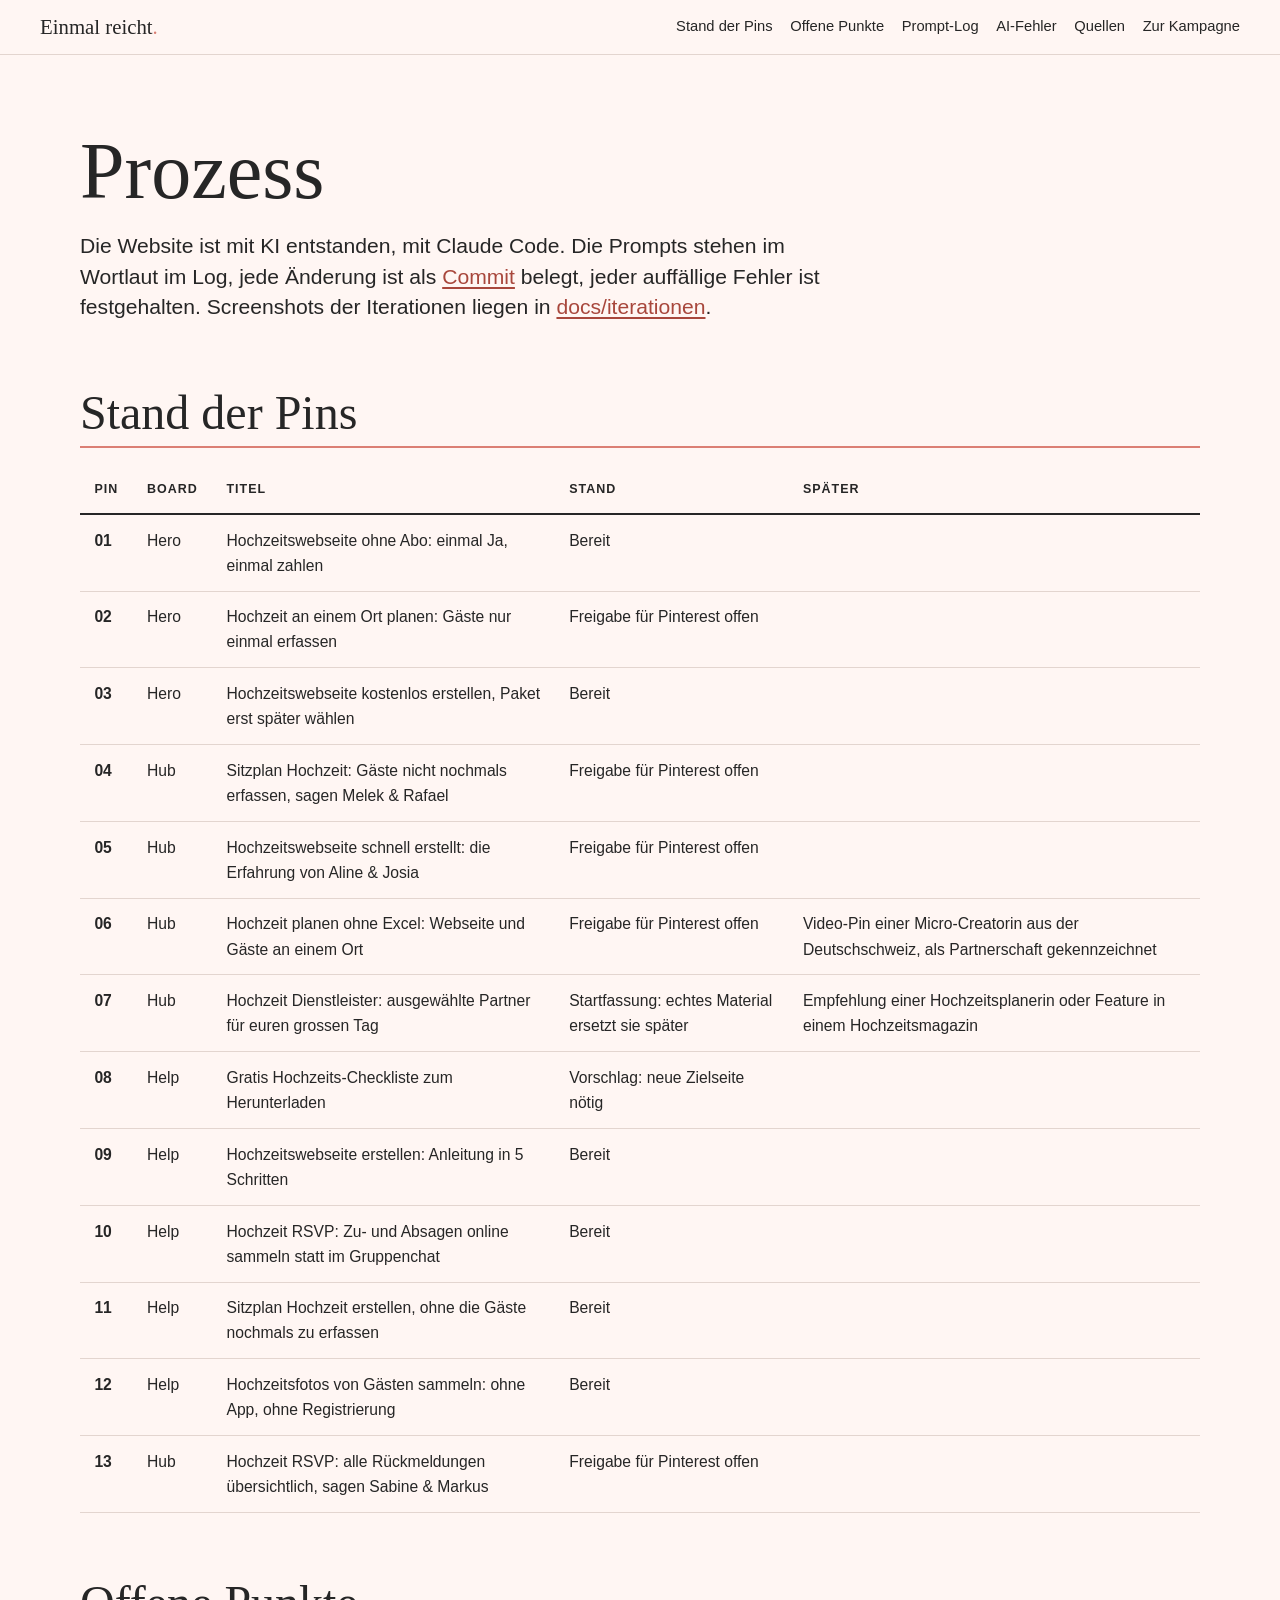
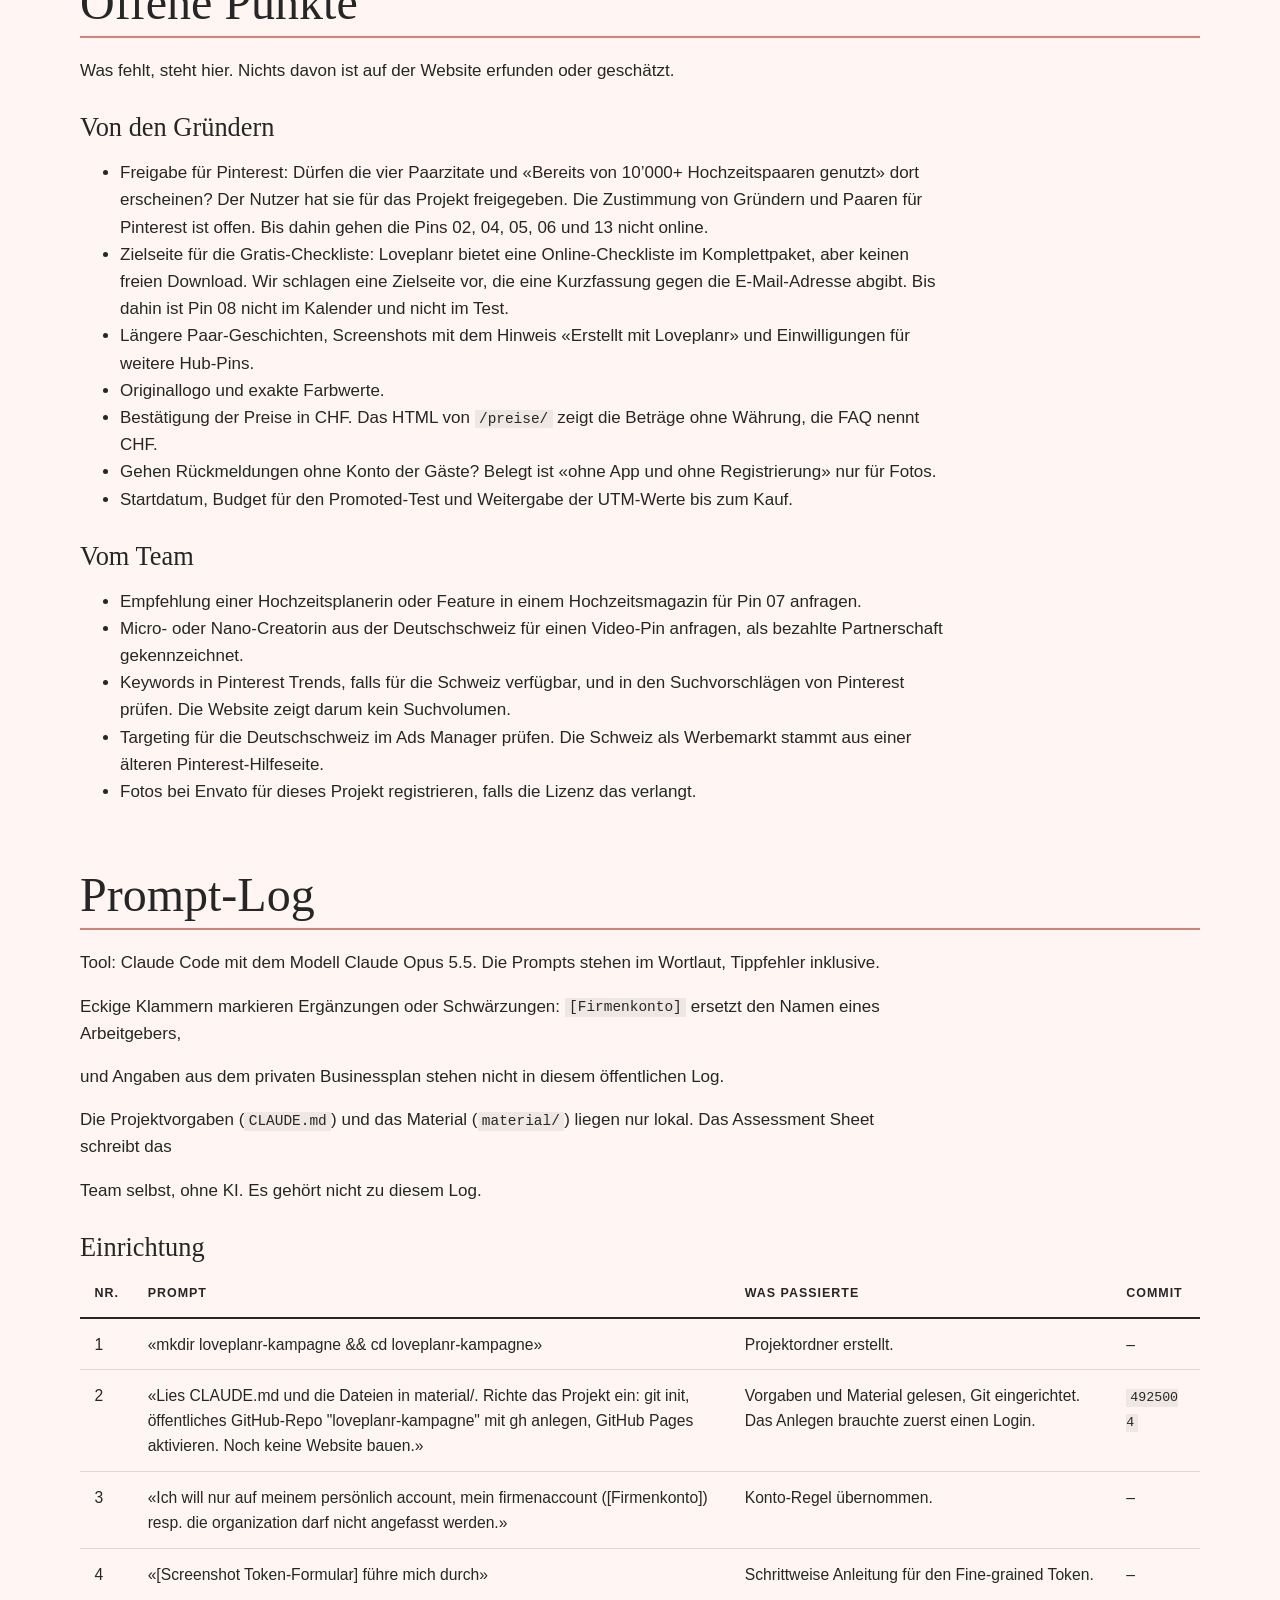
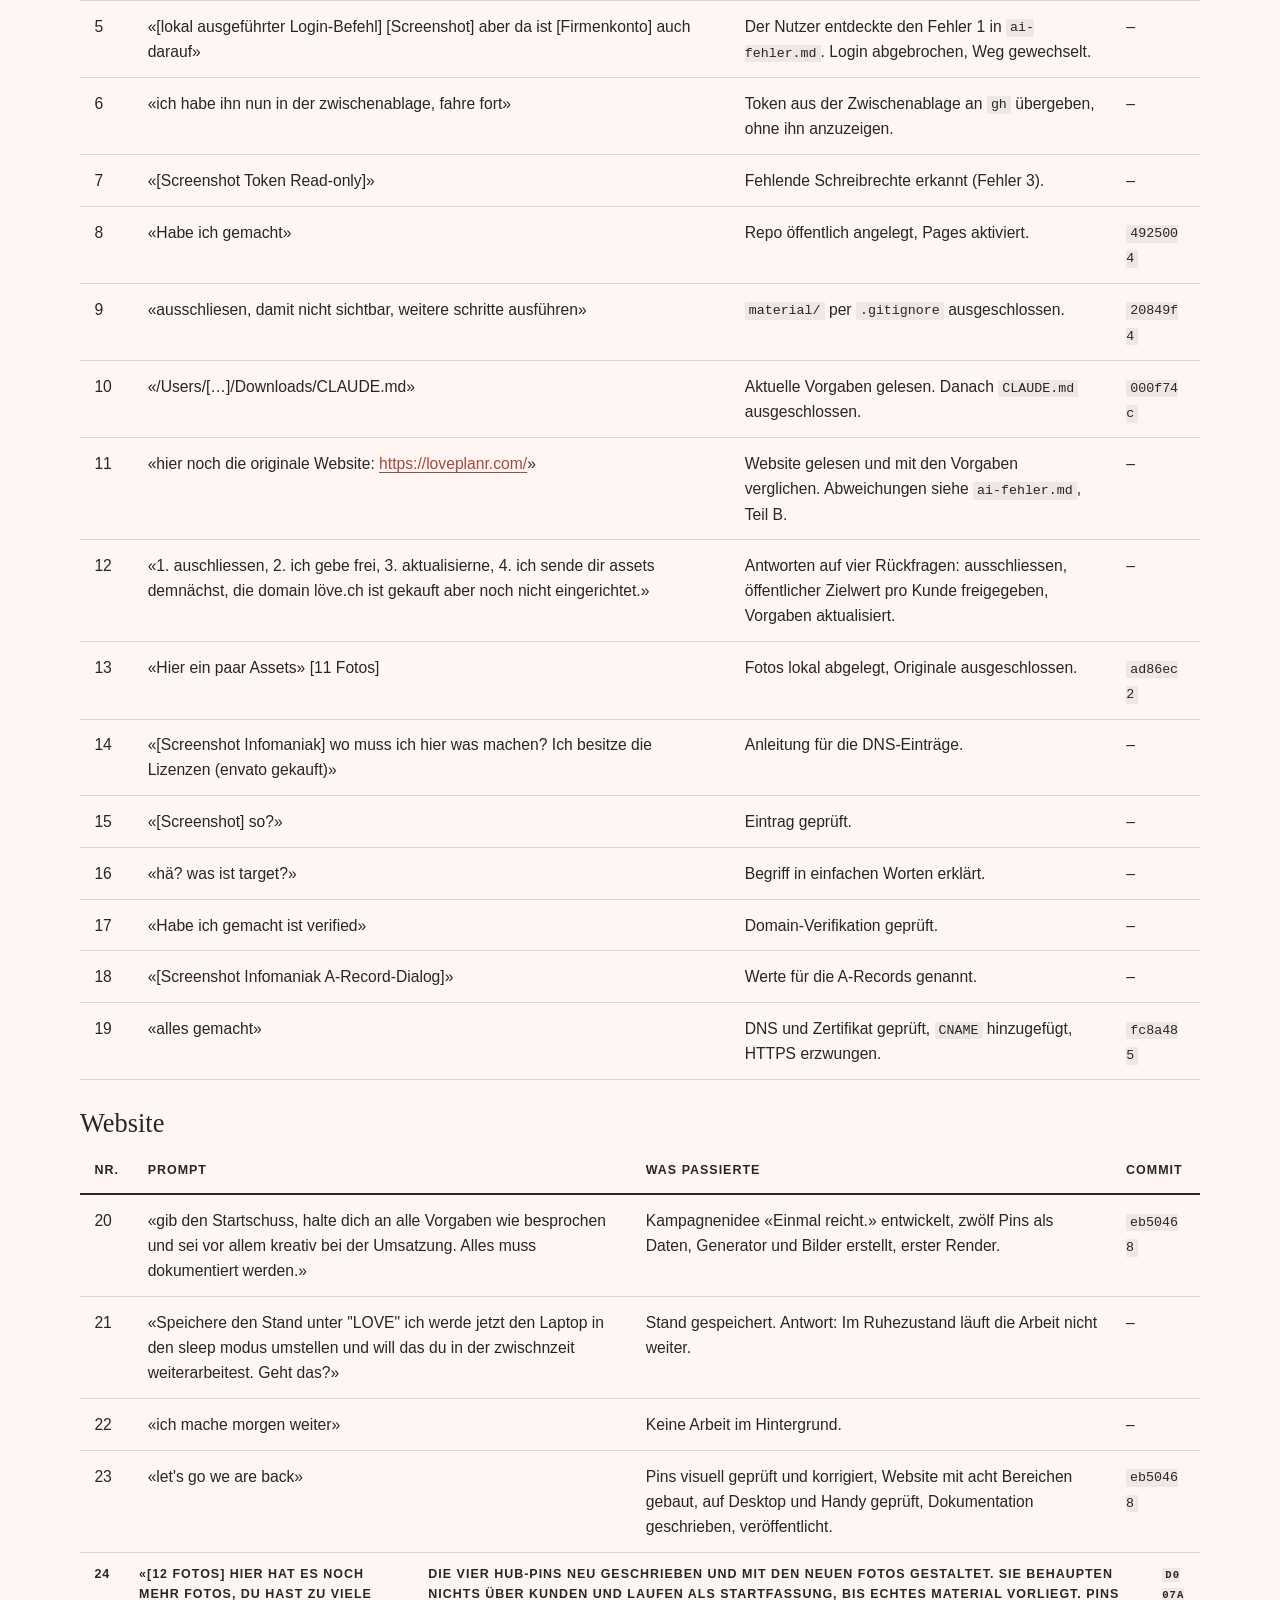
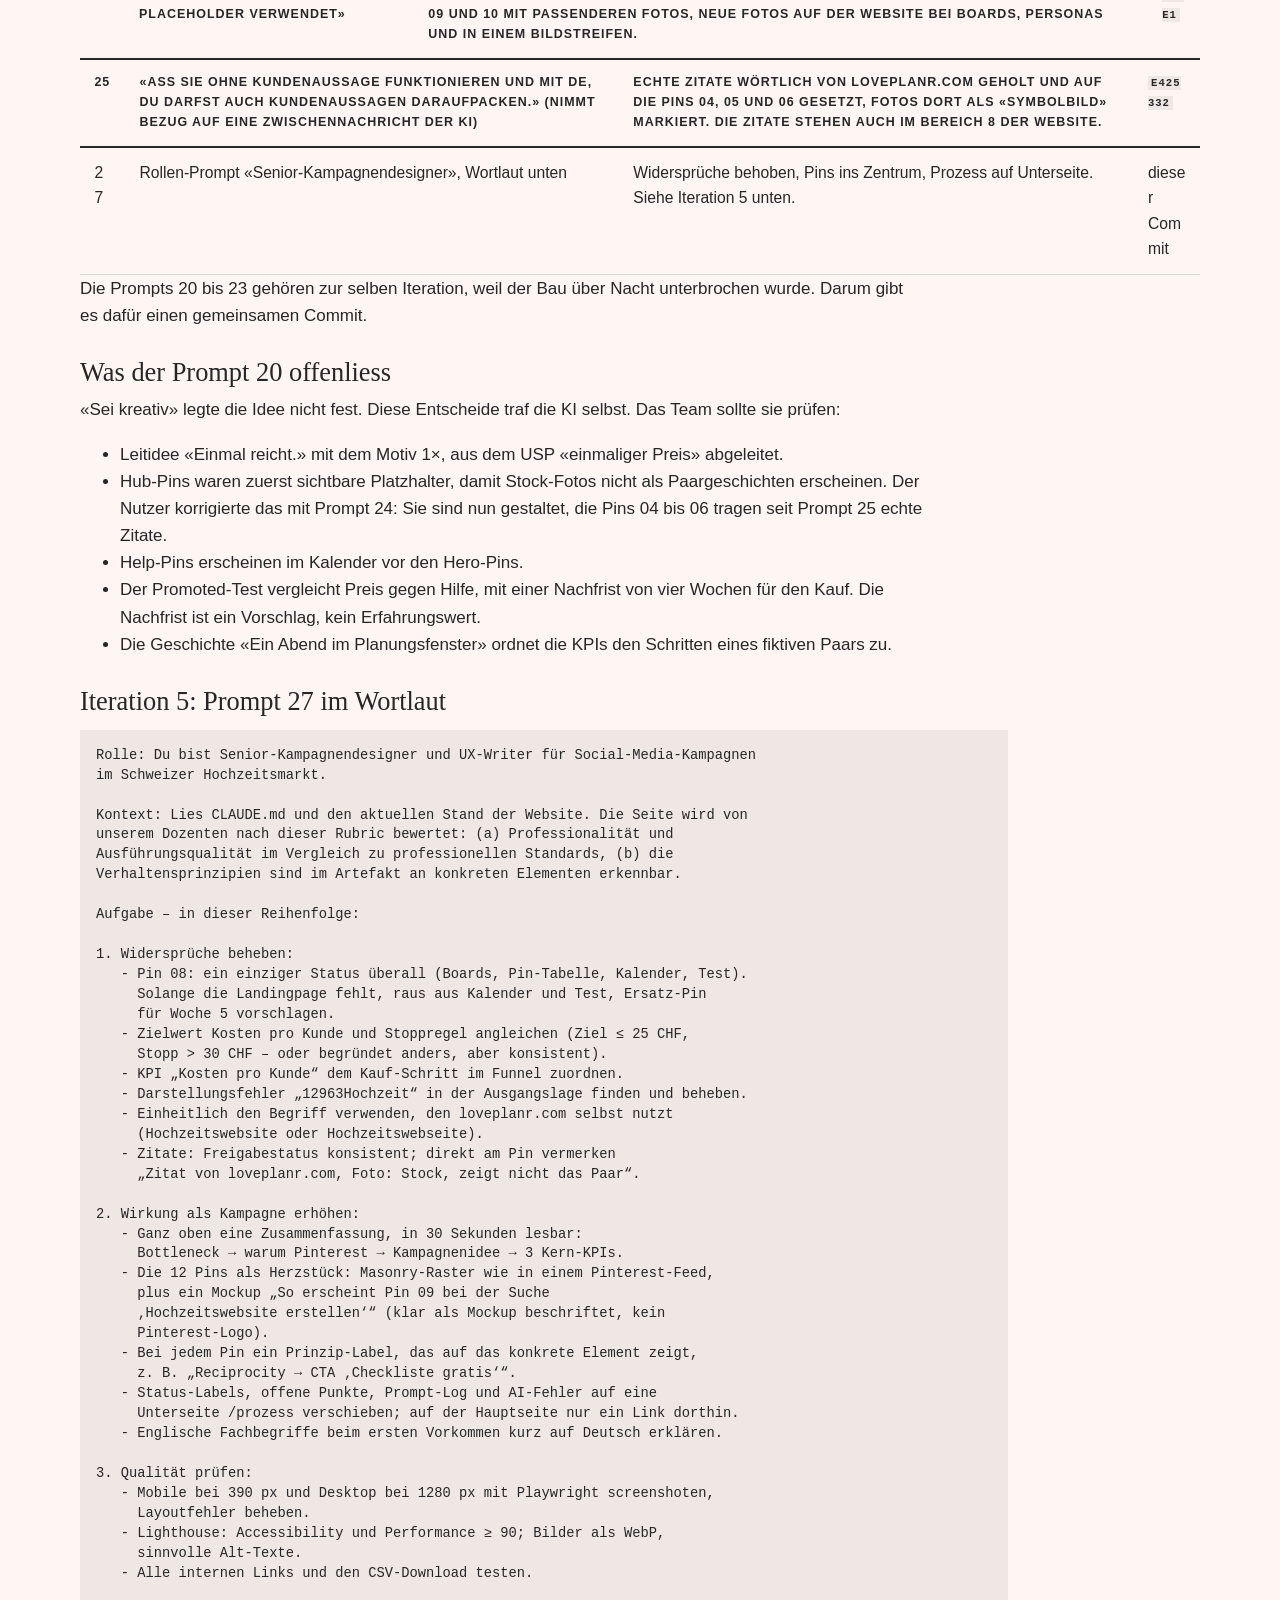
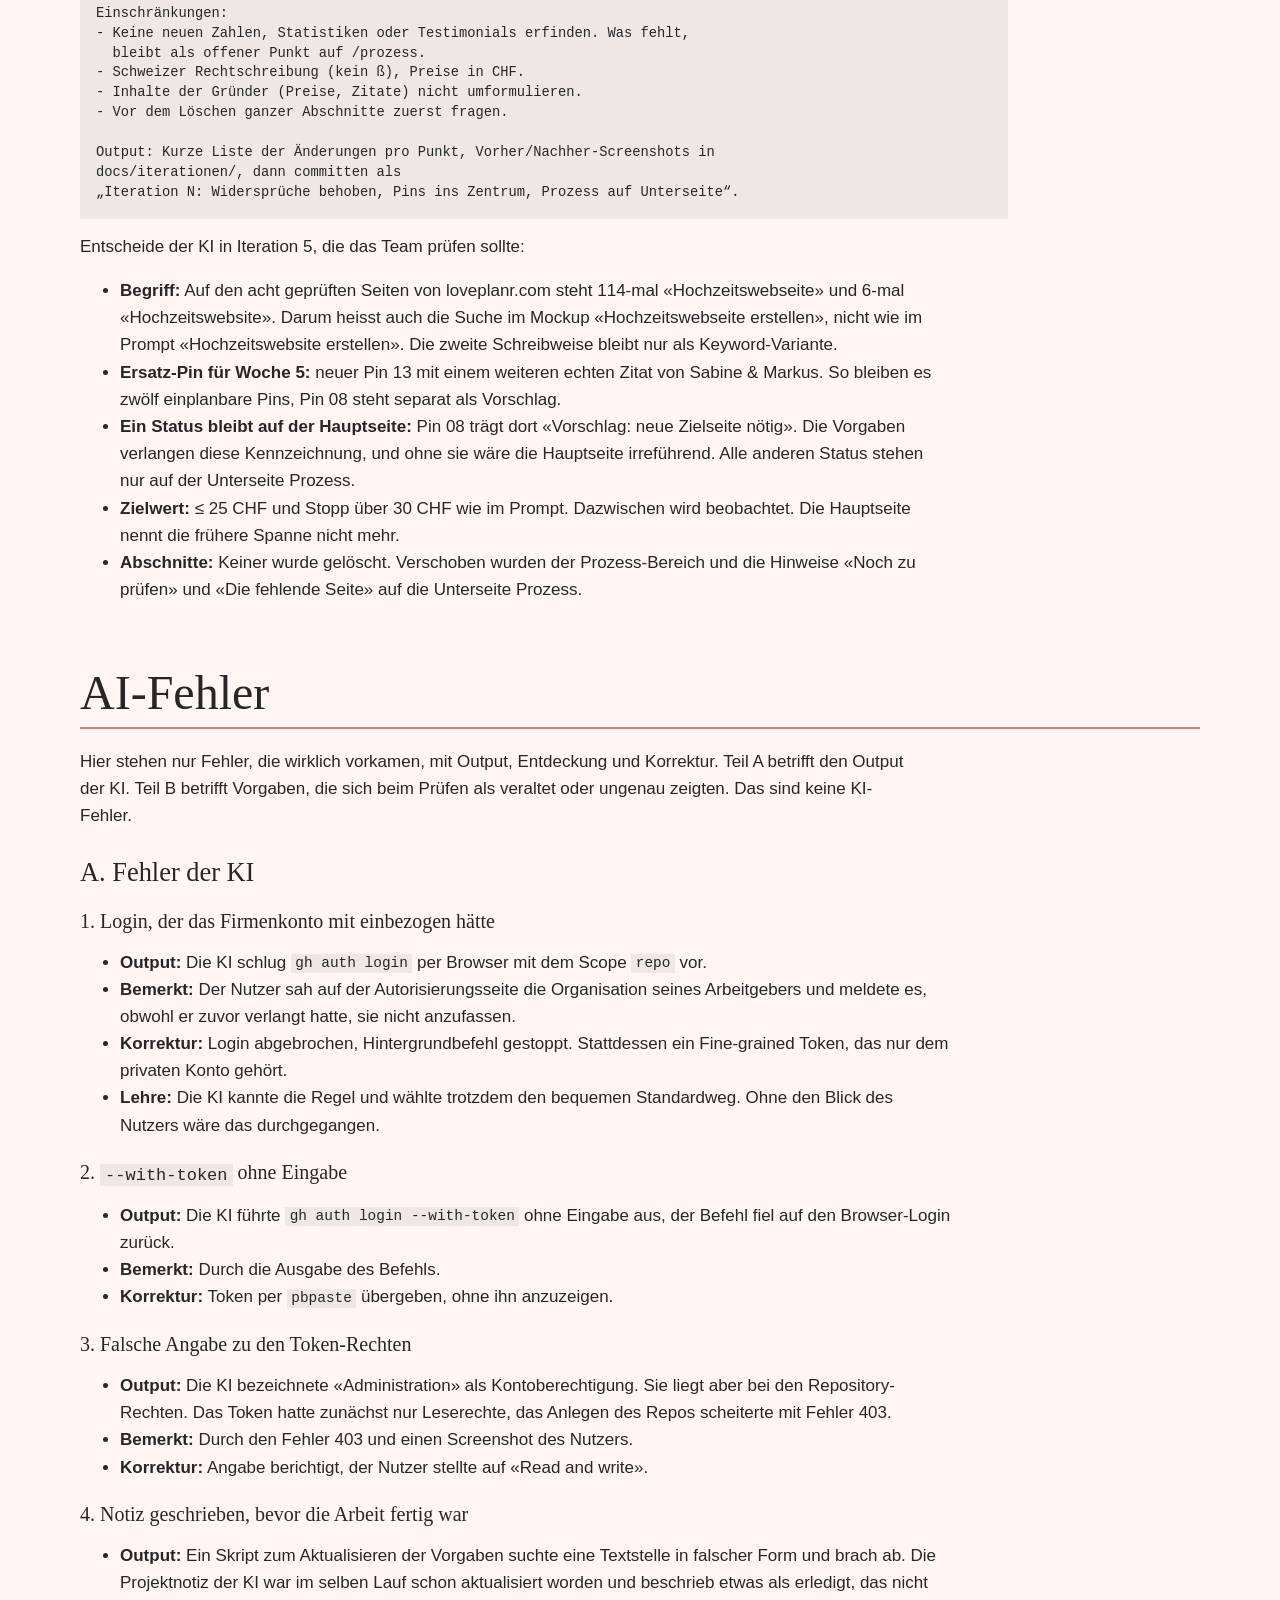
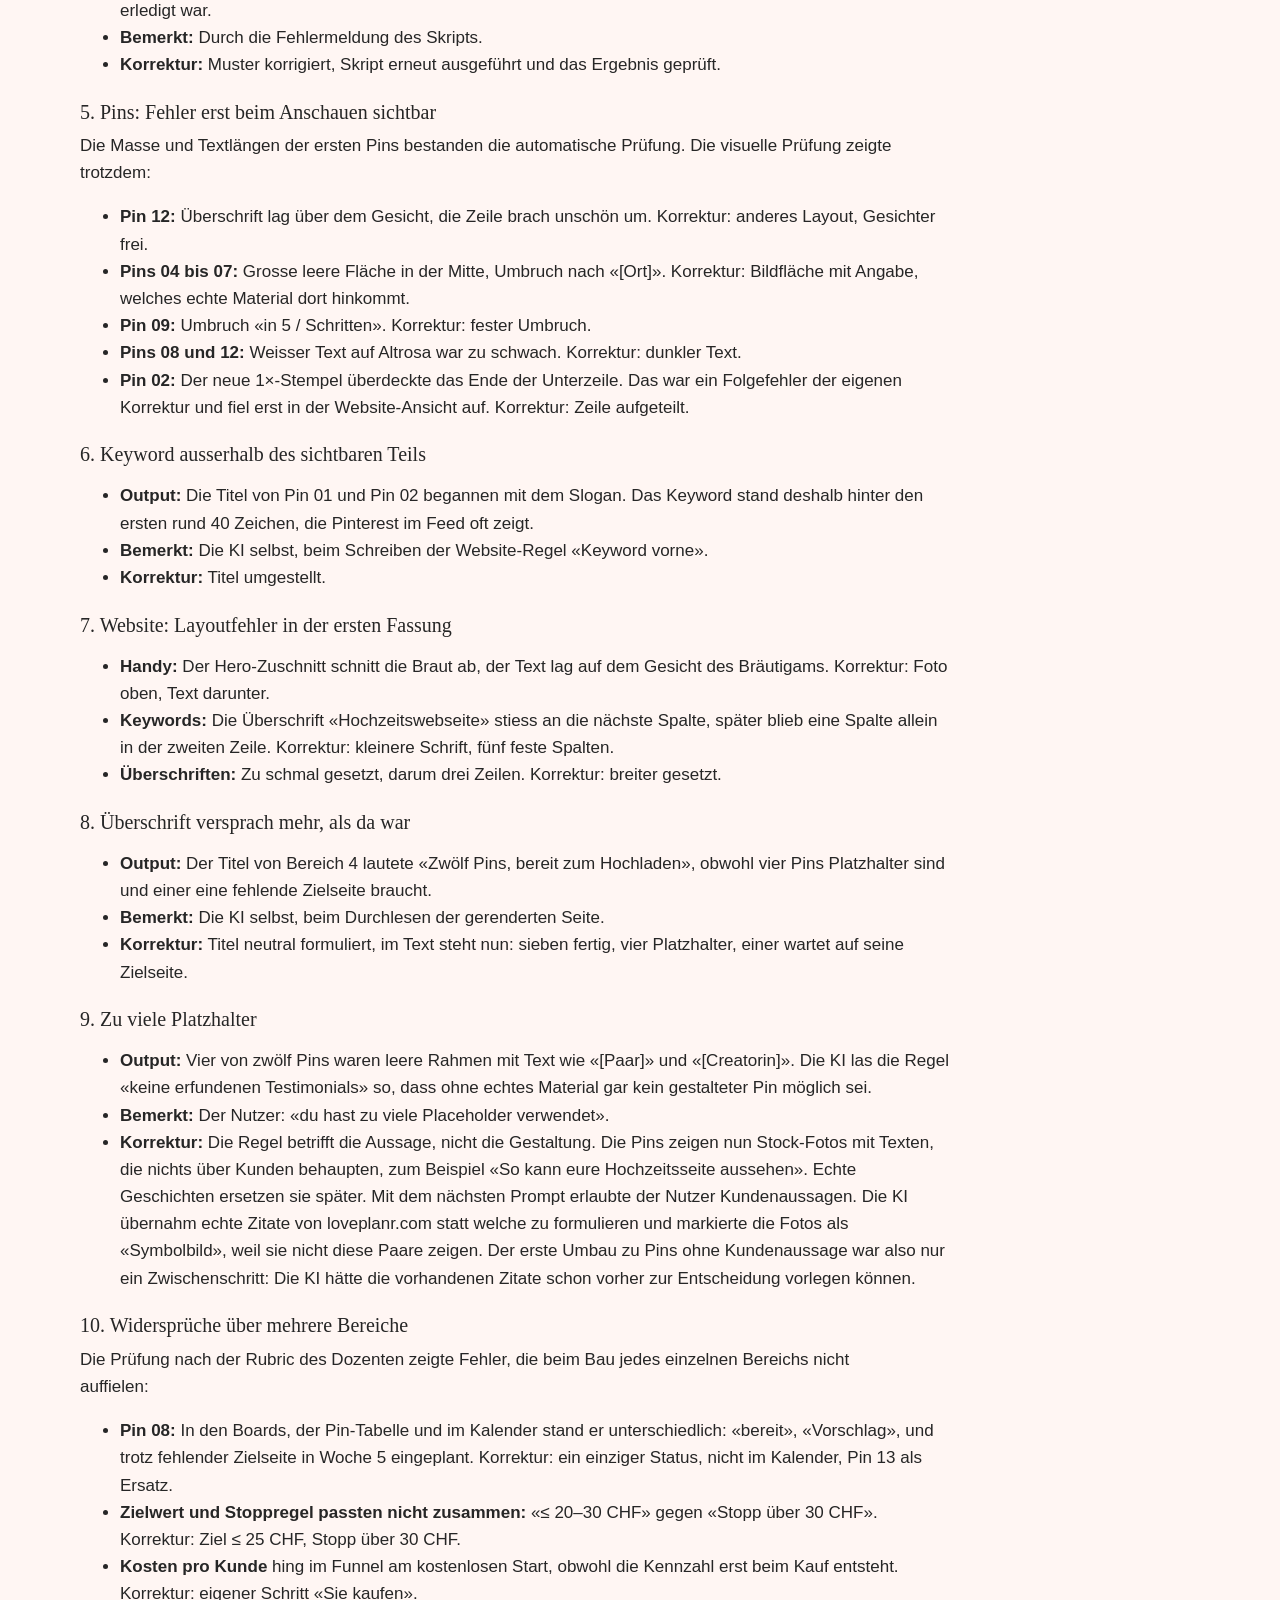
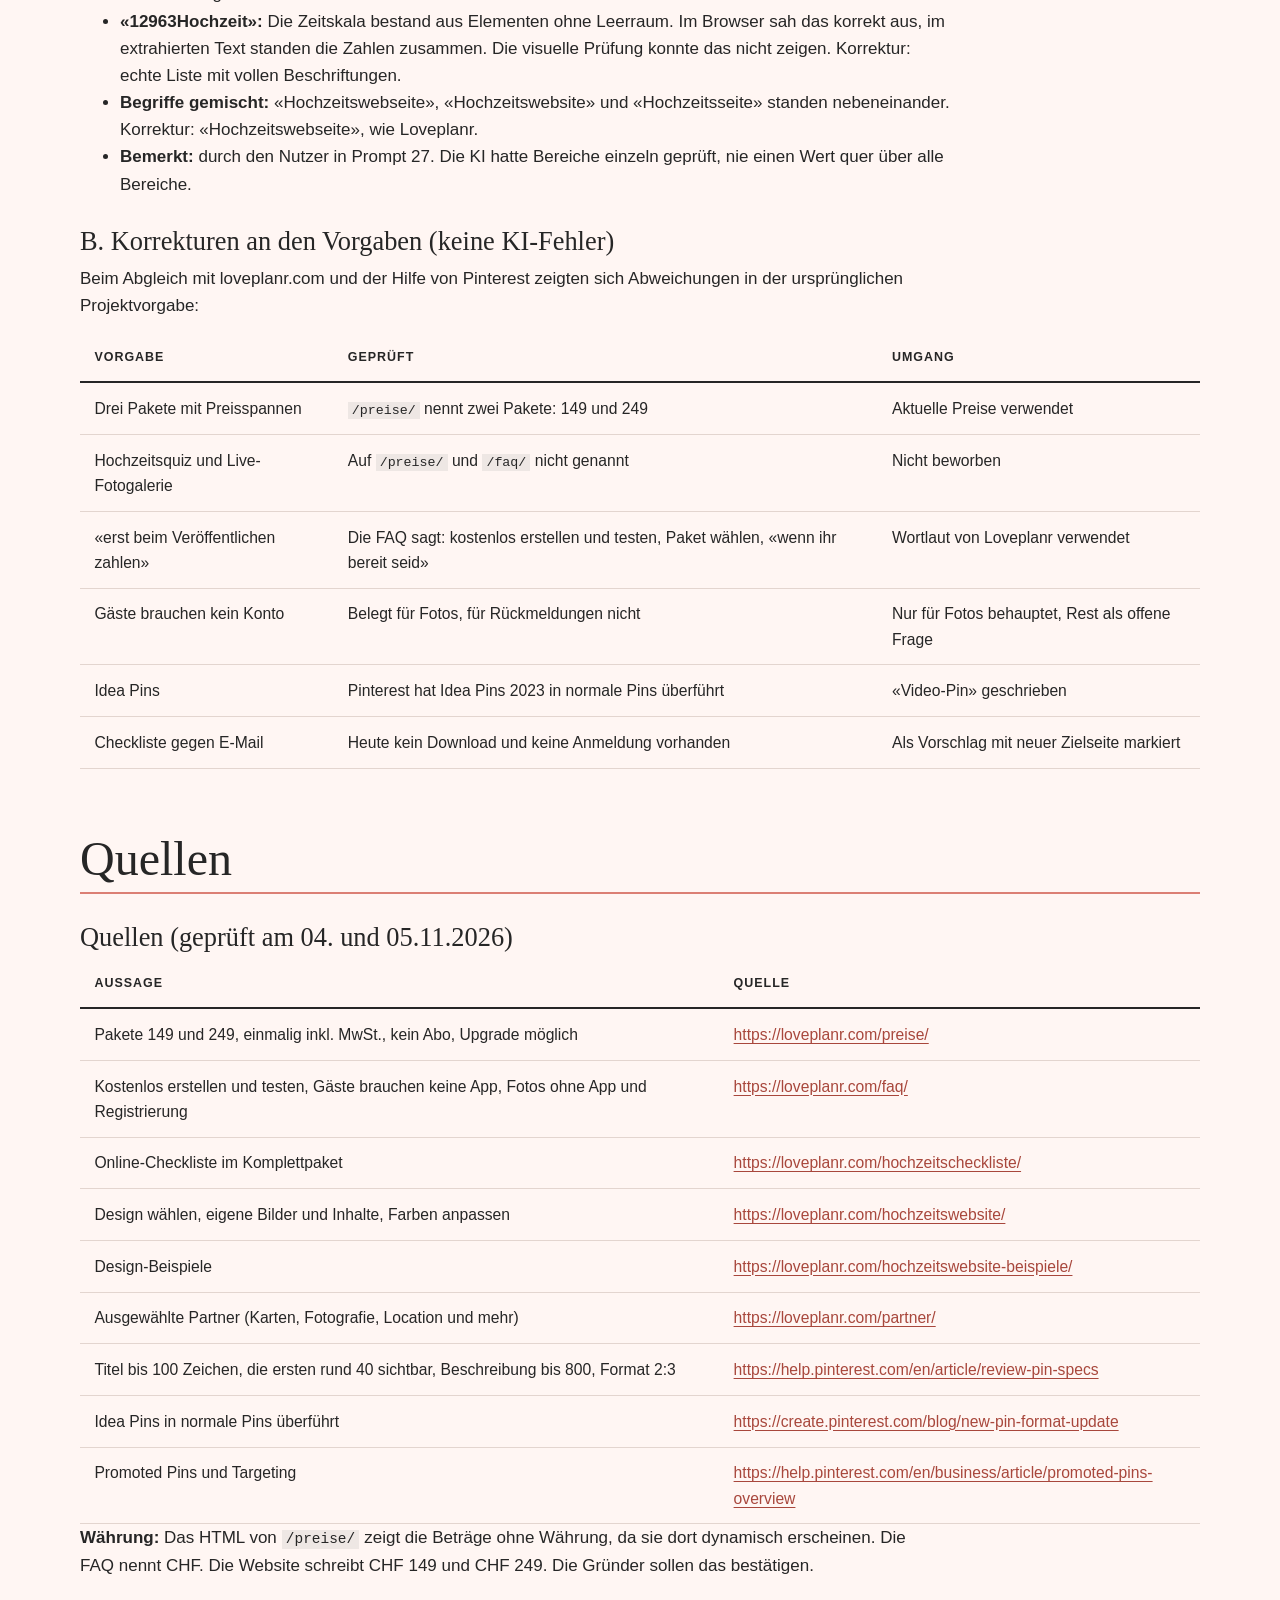
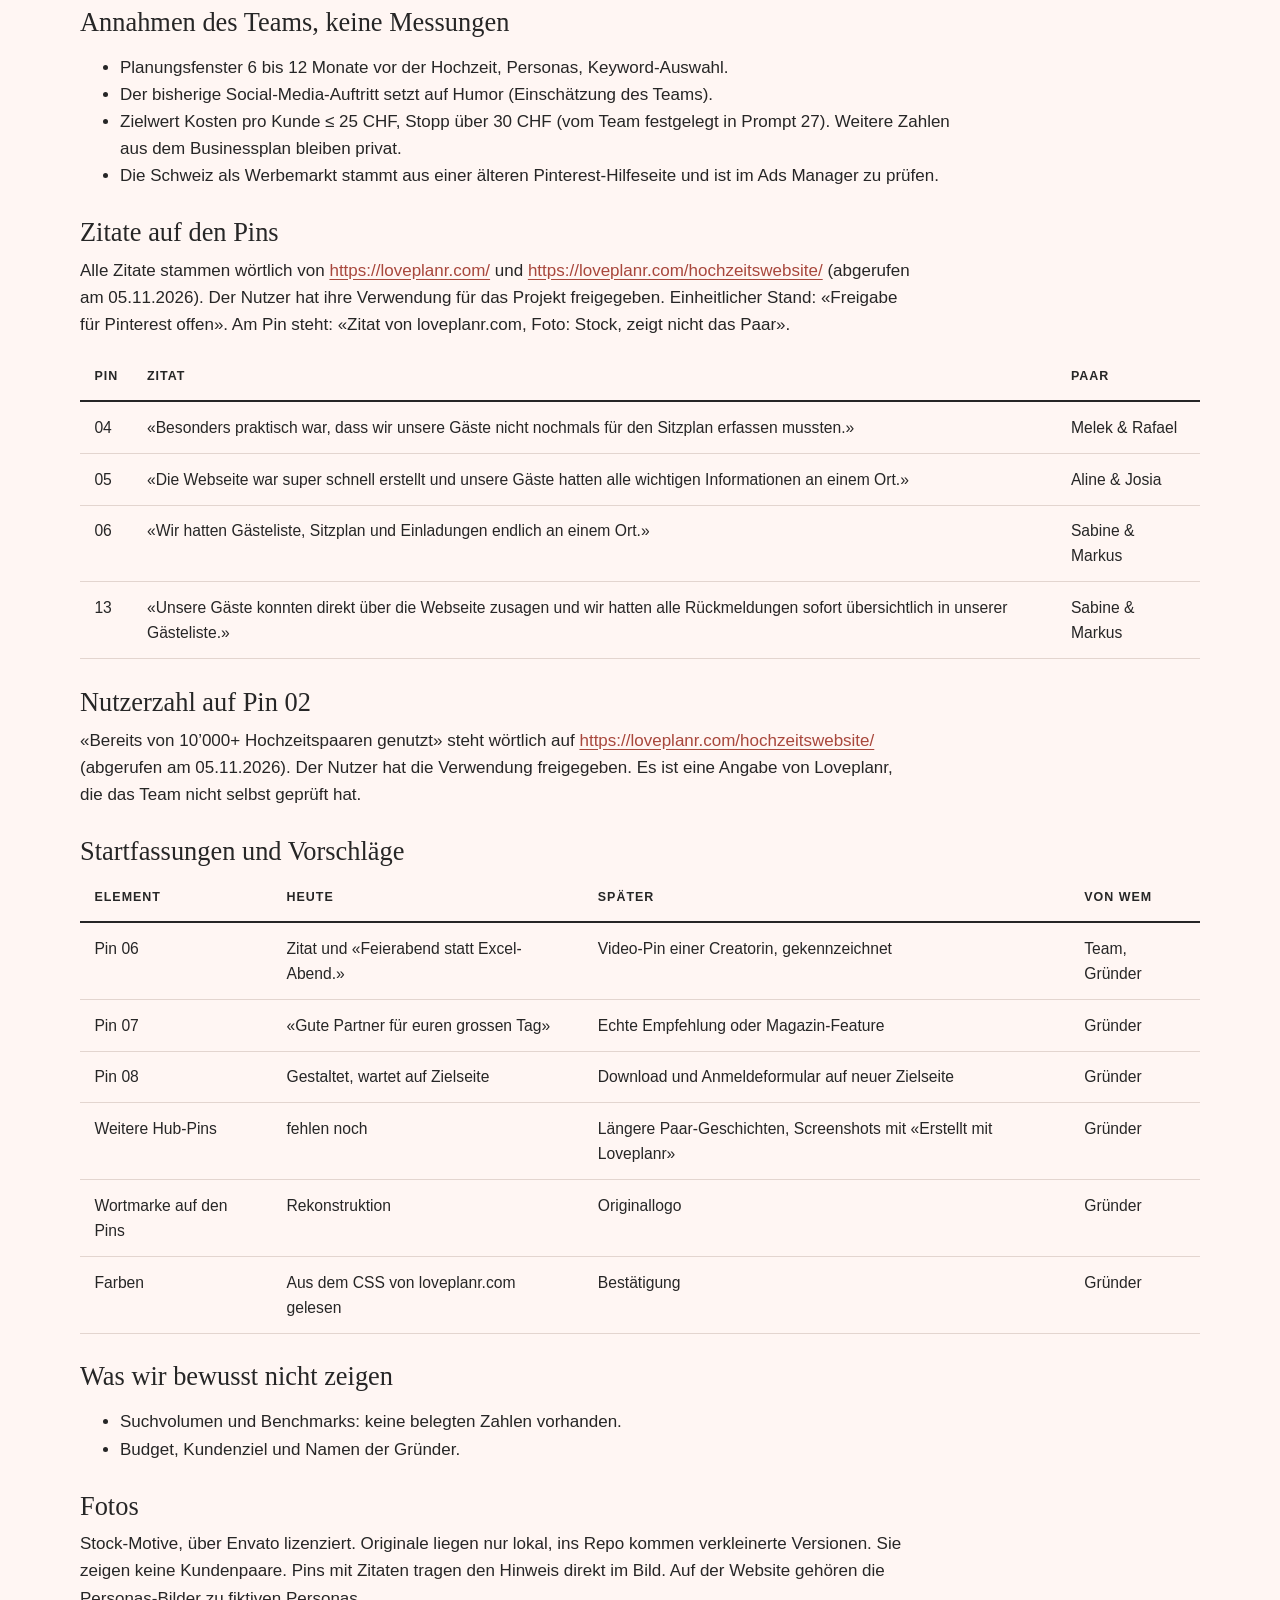
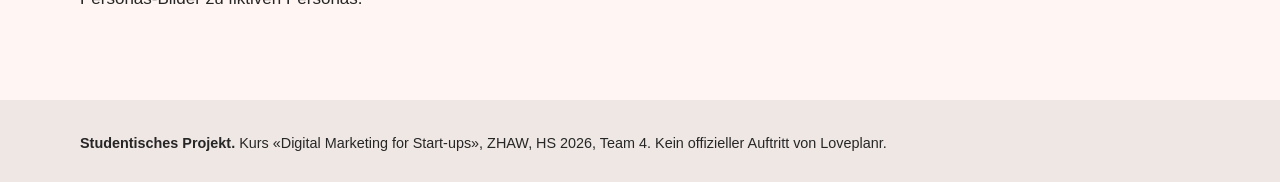
==== prozess/index.html @ 1464982c "Iteration 5: Widersprüche behoben, Pins ins Zentrum, Prozess auf Unterseite Prompt: Rollen-Prompt «S" ====
<!doctype html>
<html lang="de-CH">
<head>
<meta charset="utf-8">
<meta name="viewport" content="width=device-width, initial-scale=1">
<title>Prozess: Einmal reicht. Pinterest-Kampagne für Loveplanr</title>
<meta name="description" content="Stand der Pins, offene Punkte, Prompt-Log, AI-Fehler und Quellen der Kampagne «Einmal reicht.».">
<meta name="robots" content="noindex">
<link rel="icon" href="data:image/svg+xml,%3Csvg xmlns='http://www.w3.org/2000/svg' viewBox='0 0 32 29'%3E%3Cpath fill='%23db7f74' d='M16 29S0 19 0 8.5C0 3.7 3.7 0 8.3 0 11.4 0 14.3 1.7 16 4.4 17.7 1.7 20.6 0 23.7 0 28.3 0 32 3.7 32 8.5 32 19 16 29 16 29z'/%3E%3C/svg%3E">
<link rel="stylesheet" href="../assets/site.css">
</head>
<body>
<a class="skip" href="#inhalt">Zum Inhalt</a>
<header class="top">
  <a class="mark" href="../">Einmal reicht<span aria-hidden="true">.</span></a>
  <nav aria-label="Bereiche">
    <a href="#stand">Stand der Pins</a>
    <a href="#offen">Offene Punkte</a>
    <a href="#log">Prompt-Log</a>
    <a href="#fehler">AI-Fehler</a>
    <a href="#quellen">Quellen</a>
    <a href="../">Zur Kampagne</a>
  </nav>
</header>
<main id="inhalt" class="prozess">
<div class="wrap">
<h1>Prozess</h1>
<p class="lead">Die Website ist mit KI entstanden, mit Claude Code. Die Prompts stehen im Wortlaut im Log, jede Änderung ist als <a href="https://github.com/ybenb/loveplanr-kampagne/commits/main/">Commit</a> belegt, jeder auffällige Fehler ist festgehalten. Screenshots der Iterationen liegen in <a href="https://github.com/ybenb/loveplanr-kampagne/tree/main/docs/iterationen">docs/iterationen</a>.</p>
<section id="stand"><h2>Stand der Pins</h2><div class="tbl-scroll" tabindex="0" role="region" aria-label="Stand der Pins"><table class="tbl doc-t"><thead><tr><th scope="col">Pin</th><th scope="col">Board</th><th scope="col">Titel</th><th scope="col">Stand</th><th scope="col">Später</th></tr></thead><tbody><tr><th scope="row">01</th><td>Hero</td><td>Hochzeitswebseite ohne Abo: einmal Ja, einmal zahlen</td><td>Bereit</td><td></td></tr><tr><th scope="row">02</th><td>Hero</td><td>Hochzeit an einem Ort planen: Gäste nur einmal erfassen</td><td>Freigabe für Pinterest offen</td><td></td></tr><tr><th scope="row">03</th><td>Hero</td><td>Hochzeitswebseite kostenlos erstellen, Paket erst später wählen</td><td>Bereit</td><td></td></tr><tr><th scope="row">04</th><td>Hub</td><td>Sitzplan Hochzeit: Gäste nicht nochmals erfassen, sagen Melek &amp; Rafael</td><td>Freigabe für Pinterest offen</td><td></td></tr><tr><th scope="row">05</th><td>Hub</td><td>Hochzeitswebseite schnell erstellt: die Erfahrung von Aline &amp; Josia</td><td>Freigabe für Pinterest offen</td><td></td></tr><tr><th scope="row">06</th><td>Hub</td><td>Hochzeit planen ohne Excel: Webseite und Gäste an einem Ort</td><td>Freigabe für Pinterest offen</td><td>Video-Pin einer Micro-Creatorin aus der Deutschschweiz, als Partnerschaft gekennzeichnet</td></tr><tr><th scope="row">07</th><td>Hub</td><td>Hochzeit Dienstleister: ausgewählte Partner für euren grossen Tag</td><td>Startfassung: echtes Material ersetzt sie später</td><td>Empfehlung einer Hochzeitsplanerin oder Feature in einem Hochzeitsmagazin</td></tr><tr><th scope="row">08</th><td>Help</td><td>Gratis Hochzeits-Checkliste zum Herunterladen</td><td>Vorschlag: neue Zielseite nötig</td><td></td></tr><tr><th scope="row">09</th><td>Help</td><td>Hochzeitswebseite erstellen: Anleitung in 5 Schritten</td><td>Bereit</td><td></td></tr><tr><th scope="row">10</th><td>Help</td><td>Hochzeit RSVP: Zu- und Absagen online sammeln statt im Gruppenchat</td><td>Bereit</td><td></td></tr><tr><th scope="row">11</th><td>Help</td><td>Sitzplan Hochzeit erstellen, ohne die Gäste nochmals zu erfassen</td><td>Bereit</td><td></td></tr><tr><th scope="row">12</th><td>Help</td><td>Hochzeitsfotos von Gästen sammeln: ohne App, ohne Registrierung</td><td>Bereit</td><td></td></tr><tr><th scope="row">13</th><td>Hub</td><td>Hochzeit RSVP: alle Rückmeldungen übersichtlich, sagen Sabine &amp; Markus</td><td>Freigabe für Pinterest offen</td><td></td></tr></tbody></table></div></section>
<section id="offen"><h2>Offene Punkte</h2><p>Was fehlt, steht hier. Nichts davon ist auf der Website erfunden oder geschätzt.</p>
<h3>Von den Gründern</h3>
<ul><li>Freigabe für Pinterest: Dürfen die vier Paarzitate und «Bereits von 10’000+ Hochzeitspaaren genutzt» dort erscheinen? Der Nutzer hat sie für das Projekt freigegeben. Die Zustimmung von Gründern und Paaren für Pinterest ist offen. Bis dahin gehen die Pins 02, 04, 05, 06 und 13 nicht online.</li><li>Zielseite für die Gratis-Checkliste: Loveplanr bietet eine Online-Checkliste im Komplettpaket, aber keinen freien Download. Wir schlagen eine Zielseite vor, die eine Kurzfassung gegen die E-Mail-Adresse abgibt. Bis dahin ist Pin 08 nicht im Kalender und nicht im Test.</li><li>Längere Paar-Geschichten, Screenshots mit dem Hinweis «Erstellt mit Loveplanr» und Einwilligungen für weitere Hub-Pins.</li><li>Originallogo und exakte Farbwerte.</li><li>Bestätigung der Preise in CHF. Das HTML von <code>/preise/</code> zeigt die Beträge ohne Währung, die FAQ nennt CHF.</li><li>Gehen Rückmeldungen ohne Konto der Gäste? Belegt ist «ohne App und ohne Registrierung» nur für Fotos.</li><li>Startdatum, Budget für den Promoted-Test und Weitergabe der UTM-Werte bis zum Kauf.</li></ul>
<h3>Vom Team</h3>
<ul><li>Empfehlung einer Hochzeitsplanerin oder Feature in einem Hochzeitsmagazin für Pin 07 anfragen.</li><li>Micro- oder Nano-Creatorin aus der Deutschschweiz für einen Video-Pin anfragen, als bezahlte Partnerschaft gekennzeichnet.</li><li>Keywords in Pinterest Trends, falls für die Schweiz verfügbar, und in den Suchvorschlägen von Pinterest prüfen. Die Website zeigt darum kein Suchvolumen.</li><li>Targeting für die Deutschschweiz im Ads Manager prüfen. Die Schweiz als Werbemarkt stammt aus einer älteren Pinterest-Hilfeseite.</li><li>Fotos bei Envato für dieses Projekt registrieren, falls die Lizenz das verlangt.</li></ul></section>
<section id="log"><h2>Prompt-Log</h2><p>Tool: Claude Code mit dem Modell Claude Opus 5.5. Die Prompts stehen im Wortlaut, Tippfehler inklusive.</p>
<p>Eckige Klammern markieren Ergänzungen oder Schwärzungen: <code>[Firmenkonto]</code> ersetzt den Namen eines Arbeitgebers,</p>
<p>und Angaben aus dem privaten Businessplan stehen nicht in diesem öffentlichen Log.</p>
<p>Die Projektvorgaben (<code>CLAUDE.md</code>) und das Material (<code>material/</code>) liegen nur lokal. Das Assessment Sheet schreibt das</p>
<p>Team selbst, ohne KI. Es gehört nicht zu diesem Log.</p>
<h3>Einrichtung</h3>
<div class="tbl-scroll" tabindex="0" role="region" aria-label="Tabelle"><table class="tbl doc-t"><thead><tr><th scope="col">Nr.</th><th scope="col">Prompt</th><th scope="col">Was passierte</th><th scope="col">Commit</th></tr></thead><tbody><tr><td>1</td><td>«mkdir loveplanr-kampagne &amp;&amp; cd loveplanr-kampagne»</td><td>Projektordner erstellt.</td><td>–</td></tr><tr><td>2</td><td>«Lies CLAUDE.md und die Dateien in material/. Richte das Projekt ein: git init, öffentliches GitHub-Repo &quot;loveplanr-kampagne&quot; mit gh anlegen, GitHub Pages aktivieren. Noch keine Website bauen.»</td><td>Vorgaben und Material gelesen, Git eingerichtet. Das Anlegen brauchte zuerst einen Login.</td><td><code>4925004</code></td></tr><tr><td>3</td><td>«Ich will nur auf meinem persönlich account, mein firmenaccount ([Firmenkonto]) resp. die organization darf nicht angefasst werden.»</td><td>Konto-Regel übernommen.</td><td>–</td></tr><tr><td>4</td><td>«[Screenshot Token-Formular] führe mich durch»</td><td>Schrittweise Anleitung für den Fine-grained Token.</td><td>–</td></tr><tr><td>5</td><td>«[lokal ausgeführter Login-Befehl] [Screenshot] aber da ist [Firmenkonto] auch darauf»</td><td>Der Nutzer entdeckte den Fehler 1 in <code>ai-fehler.md</code>. Login abgebrochen, Weg gewechselt.</td><td>–</td></tr><tr><td>6</td><td>«ich habe ihn nun in der zwischenablage, fahre fort»</td><td>Token aus der Zwischenablage an <code>gh</code> übergeben, ohne ihn anzuzeigen.</td><td>–</td></tr><tr><td>7</td><td>«[Screenshot Token Read-only]»</td><td>Fehlende Schreibrechte erkannt (Fehler 3).</td><td>–</td></tr><tr><td>8</td><td>«Habe ich gemacht»</td><td>Repo öffentlich angelegt, Pages aktiviert.</td><td><code>4925004</code></td></tr><tr><td>9</td><td>«ausschliesen, damit nicht sichtbar, weitere schritte ausführen»</td><td><code>material/</code> per <code>.gitignore</code> ausgeschlossen.</td><td><code>20849f4</code></td></tr><tr><td>10</td><td>«/Users/[…]/Downloads/CLAUDE.md»</td><td>Aktuelle Vorgaben gelesen. Danach <code>CLAUDE.md</code> ausgeschlossen.</td><td><code>000f74c</code></td></tr><tr><td>11</td><td>«hier noch die originale Website: <a href="https://loveplanr.com/">https://loveplanr.com/</a>»</td><td>Website gelesen und mit den Vorgaben verglichen. Abweichungen siehe <code>ai-fehler.md</code>, Teil B.</td><td>–</td></tr><tr><td>12</td><td>«1. auschliessen, 2. ich gebe frei, 3. aktualisierne, 4. ich sende dir assets demnächst, die domain löve.ch ist gekauft aber noch nicht eingerichtet.»</td><td>Antworten auf vier Rückfragen: ausschliessen, öffentlicher Zielwert pro Kunde freigegeben, Vorgaben aktualisiert.</td><td>–</td></tr><tr><td>13</td><td>«Hier ein paar Assets» [11 Fotos]</td><td>Fotos lokal abgelegt, Originale ausgeschlossen.</td><td><code>ad86ec2</code></td></tr><tr><td>14</td><td>«[Screenshot Infomaniak] wo muss ich hier was machen? Ich besitze die Lizenzen (envato gekauft)»</td><td>Anleitung für die DNS-Einträge.</td><td>–</td></tr><tr><td>15</td><td>«[Screenshot] so?»</td><td>Eintrag geprüft.</td><td>–</td></tr><tr><td>16</td><td>«hä? was ist target?»</td><td>Begriff in einfachen Worten erklärt.</td><td>–</td></tr><tr><td>17</td><td>«Habe ich gemacht ist verified»</td><td>Domain-Verifikation geprüft.</td><td>–</td></tr><tr><td>18</td><td>«[Screenshot Infomaniak A-Record-Dialog]»</td><td>Werte für die A-Records genannt.</td><td>–</td></tr><tr><td>19</td><td>«alles gemacht»</td><td>DNS und Zertifikat geprüft, <code>CNAME</code> hinzugefügt, HTTPS erzwungen.</td><td><code>fc8a485</code></td></tr></tbody></table></div>
<h3>Website</h3>
<div class="tbl-scroll" tabindex="0" role="region" aria-label="Tabelle"><table class="tbl doc-t"><thead><tr><th scope="col">Nr.</th><th scope="col">Prompt</th><th scope="col">Was passierte</th><th scope="col">Commit</th></tr></thead><tbody><tr><td>20</td><td>«gib den Startschuss, halte dich an alle Vorgaben wie besprochen und sei vor allem kreativ bei der Umsatzung. Alles muss dokumentiert werden.»</td><td>Kampagnenidee «Einmal reicht.» entwickelt, zwölf Pins als Daten, Generator und Bilder erstellt, erster Render.</td><td><code>eb50468</code></td></tr><tr><td>21</td><td>«Speichere den Stand unter &quot;LOVE&quot; ich werde jetzt den Laptop in den sleep modus umstellen und will das du in der zwischnzeit weiterarbeitest. Geht das?»</td><td>Stand gespeichert. Antwort: Im Ruhezustand läuft die Arbeit nicht weiter.</td><td>–</td></tr><tr><td>22</td><td>«ich mache morgen weiter»</td><td>Keine Arbeit im Hintergrund.</td><td>–</td></tr><tr><td>23</td><td>«let's go we are back»</td><td>Pins visuell geprüft und korrigiert, Website mit acht Bereichen gebaut, auf Desktop und Handy geprüft, Dokumentation geschrieben, veröffentlicht.</td><td><code>eb50468</code></td></tr></tbody></table></div>
<div class="tbl-scroll" tabindex="0" role="region" aria-label="Tabelle"><table class="tbl doc-t"><thead><tr><th scope="col">24</th><th scope="col">«[12 Fotos] Hier hat es noch mehr fotos, du hast zu viele Placeholder verwendet»</th><th scope="col">Die vier Hub-Pins neu geschrieben und mit den neuen Fotos gestaltet. Sie behaupten nichts über Kunden und laufen als Startfassung, bis echtes Material vorliegt. Pins 09 und 10 mit passenderen Fotos, neue Fotos auf der Website bei Boards, Personas und in einem Bildstreifen.</th><th scope="col"><code>d007ae1</code></th></tr></thead><tbody></tbody></table></div>
<div class="tbl-scroll" tabindex="0" role="region" aria-label="Tabelle"><table class="tbl doc-t"><thead><tr><th scope="col">25</th><th scope="col">«ass sie ohne Kundenaussage funktionieren und mit de, du darfst auch kundenaussagen daraufpacken.» (nimmt Bezug auf eine Zwischennachricht der KI)</th><th scope="col">Echte Zitate wörtlich von loveplanr.com geholt und auf die Pins 04, 05 und 06 gesetzt, Fotos dort als «Symbolbild» markiert. Die Zitate stehen auch im Bereich 8 der Website.</th><th scope="col"><code>e425332</code></th></tr></thead><tbody><tr><td>27</td><td>Rollen-Prompt «Senior-Kampagnendesigner», Wortlaut unten</td><td>Widersprüche behoben, Pins ins Zentrum, Prozess auf Unterseite. Siehe Iteration 5 unten.</td><td>dieser Commit</td></tr></tbody></table></div>
<p>Die Prompts 20 bis 23 gehören zur selben Iteration, weil der Bau über Nacht unterbrochen wurde. Darum gibt es dafür einen gemeinsamen Commit.</p>
<h3>Was der Prompt 20 offenliess</h3>
<p>«Sei kreativ» legte die Idee nicht fest. Diese Entscheide traf die KI selbst. Das Team sollte sie prüfen:</p>
<ul><li>Leitidee «Einmal reicht.» mit dem Motiv 1×, aus dem USP «einmaliger Preis» abgeleitet.</li><li>Hub-Pins waren zuerst sichtbare Platzhalter, damit Stock-Fotos nicht als Paargeschichten erscheinen. Der Nutzer korrigierte das mit Prompt 24: Sie sind nun gestaltet, die Pins 04 bis 06 tragen seit Prompt 25 echte Zitate.</li><li>Help-Pins erscheinen im Kalender vor den Hero-Pins.</li><li>Der Promoted-Test vergleicht Preis gegen Hilfe, mit einer Nachfrist von vier Wochen für den Kauf. Die Nachfrist ist ein Vorschlag, kein Erfahrungswert.</li><li>Die Geschichte «Ein Abend im Planungsfenster» ordnet die KPIs den Schritten eines fiktiven Paars zu.</li></ul>
<h3>Iteration 5: Prompt 27 im Wortlaut</h3>
<pre>Rolle: Du bist Senior-Kampagnendesigner und UX-Writer für Social-Media-Kampagnen
im Schweizer Hochzeitsmarkt.

Kontext: Lies CLAUDE.md und den aktuellen Stand der Website. Die Seite wird von
unserem Dozenten nach dieser Rubric bewertet: (a) Professionalität und
Ausführungsqualität im Vergleich zu professionellen Standards, (b) die
Verhaltensprinzipien sind im Artefakt an konkreten Elementen erkennbar.

Aufgabe – in dieser Reihenfolge:

1. Widersprüche beheben:
   - Pin 08: ein einziger Status überall (Boards, Pin-Tabelle, Kalender, Test).
     Solange die Landingpage fehlt, raus aus Kalender und Test, Ersatz-Pin
     für Woche 5 vorschlagen.
   - Zielwert Kosten pro Kunde und Stoppregel angleichen (Ziel ≤ 25 CHF,
     Stopp &gt; 30 CHF – oder begründet anders, aber konsistent).
   - KPI „Kosten pro Kunde“ dem Kauf-Schritt im Funnel zuordnen.
   - Darstellungsfehler „12963Hochzeit“ in der Ausgangslage finden und beheben.
   - Einheitlich den Begriff verwenden, den loveplanr.com selbst nutzt
     (Hochzeitswebsite oder Hochzeitswebseite).
   - Zitate: Freigabestatus konsistent; direkt am Pin vermerken
     „Zitat von loveplanr.com, Foto: Stock, zeigt nicht das Paar“.

2. Wirkung als Kampagne erhöhen:
   - Ganz oben eine Zusammenfassung, in 30 Sekunden lesbar:
     Bottleneck → warum Pinterest → Kampagnenidee → 3 Kern-KPIs.
   - Die 12 Pins als Herzstück: Masonry-Raster wie in einem Pinterest-Feed,
     plus ein Mockup „So erscheint Pin 09 bei der Suche
     ‚Hochzeitswebsite erstellen‘“ (klar als Mockup beschriftet, kein
     Pinterest-Logo).
   - Bei jedem Pin ein Prinzip-Label, das auf das konkrete Element zeigt,
     z. B. „Reciprocity → CTA ‚Checkliste gratis‘“.
   - Status-Labels, offene Punkte, Prompt-Log und AI-Fehler auf eine
     Unterseite /prozess verschieben; auf der Hauptseite nur ein Link dorthin.
   - Englische Fachbegriffe beim ersten Vorkommen kurz auf Deutsch erklären.

3. Qualität prüfen:
   - Mobile bei 390 px und Desktop bei 1280 px mit Playwright screenshoten,
     Layoutfehler beheben.
   - Lighthouse: Accessibility und Performance ≥ 90; Bilder als WebP,
     sinnvolle Alt-Texte.
   - Alle internen Links und den CSV-Download testen.

Einschränkungen:
- Keine neuen Zahlen, Statistiken oder Testimonials erfinden. Was fehlt,
  bleibt als offener Punkt auf /prozess.
- Schweizer Rechtschreibung (kein ß), Preise in CHF.
- Inhalte der Gründer (Preise, Zitate) nicht umformulieren.
- Vor dem Löschen ganzer Abschnitte zuerst fragen.

Output: Kurze Liste der Änderungen pro Punkt, Vorher/Nachher-Screenshots in
docs/iterationen/, dann committen als
„Iteration N: Widersprüche behoben, Pins ins Zentrum, Prozess auf Unterseite“.</pre>
<p>Entscheide der KI in Iteration 5, die das Team prüfen sollte:</p>
<ul><li><strong>Begriff:</strong> Auf den acht geprüften Seiten von loveplanr.com steht 114-mal «Hochzeitswebseite» und 6-mal «Hochzeitswebsite». Darum heisst auch die Suche im Mockup «Hochzeitswebseite erstellen», nicht wie im Prompt «Hochzeitswebsite erstellen». Die zweite Schreibweise bleibt nur als Keyword-Variante.</li><li><strong>Ersatz-Pin für Woche 5:</strong> neuer Pin 13 mit einem weiteren echten Zitat von Sabine &amp; Markus. So bleiben es zwölf einplanbare Pins, Pin 08 steht separat als Vorschlag.</li><li><strong>Ein Status bleibt auf der Hauptseite:</strong> Pin 08 trägt dort «Vorschlag: neue Zielseite nötig». Die Vorgaben verlangen diese Kennzeichnung, und ohne sie wäre die Hauptseite irreführend. Alle anderen Status stehen nur auf der Unterseite Prozess.</li><li><strong>Zielwert:</strong> ≤ 25 CHF und Stopp über 30 CHF wie im Prompt. Dazwischen wird beobachtet. Die Hauptseite nennt die frühere Spanne nicht mehr.</li><li><strong>Abschnitte:</strong> Keiner wurde gelöscht. Verschoben wurden der Prozess-Bereich und die Hinweise «Noch zu prüfen» und «Die fehlende Seite» auf die Unterseite Prozess.</li></ul></section>
<section id="fehler"><h2>AI-Fehler</h2><p>Hier stehen nur Fehler, die wirklich vorkamen, mit Output, Entdeckung und Korrektur. Teil A betrifft den Output der KI. Teil B betrifft Vorgaben, die sich beim Prüfen als veraltet oder ungenau zeigten. Das sind keine KI-Fehler.</p>
<h3>A. Fehler der KI</h3>
<h4>1. Login, der das Firmenkonto mit einbezogen hätte</h4>
<ul><li><strong>Output:</strong> Die KI schlug <code>gh auth login</code> per Browser mit dem Scope <code>repo</code> vor.</li><li><strong>Bemerkt:</strong> Der Nutzer sah auf der Autorisierungsseite die Organisation seines Arbeitgebers und meldete es, obwohl er zuvor verlangt hatte, sie nicht anzufassen.</li><li><strong>Korrektur:</strong> Login abgebrochen, Hintergrundbefehl gestoppt. Stattdessen ein Fine-grained Token, das nur dem privaten Konto gehört.</li><li><strong>Lehre:</strong> Die KI kannte die Regel und wählte trotzdem den bequemen Standardweg. Ohne den Blick des Nutzers wäre das durchgegangen.</li></ul>
<h4>2. <code>--with-token</code> ohne Eingabe</h4>
<ul><li><strong>Output:</strong> Die KI führte <code>gh auth login --with-token</code> ohne Eingabe aus, der Befehl fiel auf den Browser-Login zurück.</li><li><strong>Bemerkt:</strong> Durch die Ausgabe des Befehls.</li><li><strong>Korrektur:</strong> Token per <code>pbpaste</code> übergeben, ohne ihn anzuzeigen.</li></ul>
<h4>3. Falsche Angabe zu den Token-Rechten</h4>
<ul><li><strong>Output:</strong> Die KI bezeichnete «Administration» als Kontoberechtigung. Sie liegt aber bei den Repository-Rechten. Das Token hatte zunächst nur Leserechte, das Anlegen des Repos scheiterte mit Fehler 403.</li><li><strong>Bemerkt:</strong> Durch den Fehler 403 und einen Screenshot des Nutzers.</li><li><strong>Korrektur:</strong> Angabe berichtigt, der Nutzer stellte auf «Read and write».</li></ul>
<h4>4. Notiz geschrieben, bevor die Arbeit fertig war</h4>
<ul><li><strong>Output:</strong> Ein Skript zum Aktualisieren der Vorgaben suchte eine Textstelle in falscher Form und brach ab. Die Projektnotiz der KI war im selben Lauf schon aktualisiert worden und beschrieb etwas als erledigt, das nicht erledigt war.</li><li><strong>Bemerkt:</strong> Durch die Fehlermeldung des Skripts.</li><li><strong>Korrektur:</strong> Muster korrigiert, Skript erneut ausgeführt und das Ergebnis geprüft.</li></ul>
<h4>5. Pins: Fehler erst beim Anschauen sichtbar</h4>
<p>Die Masse und Textlängen der ersten Pins bestanden die automatische Prüfung. Die visuelle Prüfung zeigte trotzdem:</p>
<ul><li><strong>Pin 12:</strong> Überschrift lag über dem Gesicht, die Zeile brach unschön um. Korrektur: anderes Layout, Gesichter frei.</li><li><strong>Pins 04 bis 07:</strong> Grosse leere Fläche in der Mitte, Umbruch nach «[Ort]». Korrektur: Bildfläche mit Angabe, welches echte Material dort hinkommt.</li><li><strong>Pin 09:</strong> Umbruch «in 5 / Schritten». Korrektur: fester Umbruch.</li><li><strong>Pins 08 und 12:</strong> Weisser Text auf Altrosa war zu schwach. Korrektur: dunkler Text.</li><li><strong>Pin 02:</strong> Der neue 1×-Stempel überdeckte das Ende der Unterzeile. Das war ein Folgefehler der eigenen Korrektur und fiel erst in der Website-Ansicht auf. Korrektur: Zeile aufgeteilt.</li></ul>
<h4>6. Keyword ausserhalb des sichtbaren Teils</h4>
<ul><li><strong>Output:</strong> Die Titel von Pin 01 und Pin 02 begannen mit dem Slogan. Das Keyword stand deshalb hinter den ersten rund 40 Zeichen, die Pinterest im Feed oft zeigt.</li><li><strong>Bemerkt:</strong> Die KI selbst, beim Schreiben der Website-Regel «Keyword vorne».</li><li><strong>Korrektur:</strong> Titel umgestellt.</li></ul>
<h4>7. Website: Layoutfehler in der ersten Fassung</h4>
<ul><li><strong>Handy:</strong> Der Hero-Zuschnitt schnitt die Braut ab, der Text lag auf dem Gesicht des Bräutigams. Korrektur: Foto oben, Text darunter.</li><li><strong>Keywords:</strong> Die Überschrift «Hochzeitswebseite» stiess an die nächste Spalte, später blieb eine Spalte allein in der zweiten Zeile. Korrektur: kleinere Schrift, fünf feste Spalten.</li><li><strong>Überschriften:</strong> Zu schmal gesetzt, darum drei Zeilen. Korrektur: breiter gesetzt.</li></ul>
<h4>8. Überschrift versprach mehr, als da war</h4>
<ul><li><strong>Output:</strong> Der Titel von Bereich 4 lautete «Zwölf Pins, bereit zum Hochladen», obwohl vier Pins Platzhalter sind und einer eine fehlende Zielseite braucht.</li><li><strong>Bemerkt:</strong> Die KI selbst, beim Durchlesen der gerenderten Seite.</li><li><strong>Korrektur:</strong> Titel neutral formuliert, im Text steht nun: sieben fertig, vier Platzhalter, einer wartet auf seine Zielseite.</li></ul>
<h4>9. Zu viele Platzhalter</h4>
<ul><li><strong>Output:</strong> Vier von zwölf Pins waren leere Rahmen mit Text wie «[Paar]» und «[Creatorin]». Die KI las die Regel «keine erfundenen Testimonials» so, dass ohne echtes Material gar kein gestalteter Pin möglich sei.</li><li><strong>Bemerkt:</strong> Der Nutzer: «du hast zu viele Placeholder verwendet».</li><li><strong>Korrektur:</strong> Die Regel betrifft die Aussage, nicht die Gestaltung. Die Pins zeigen nun Stock-Fotos mit Texten, die nichts über Kunden behaupten, zum Beispiel «So kann eure Hochzeitsseite aussehen». Echte Geschichten ersetzen sie später. Mit dem nächsten Prompt erlaubte der Nutzer Kundenaussagen. Die KI übernahm echte Zitate von loveplanr.com statt welche zu formulieren und markierte die Fotos als «Symbolbild», weil sie nicht diese Paare zeigen. Der erste Umbau zu Pins ohne Kundenaussage war also nur ein Zwischenschritt: Die KI hätte die vorhandenen Zitate schon vorher zur Entscheidung vorlegen können.</li></ul>
<h4>10. Widersprüche über mehrere Bereiche</h4>
<p>Die Prüfung nach der Rubric des Dozenten zeigte Fehler, die beim Bau jedes einzelnen Bereichs nicht auffielen:</p>
<ul><li><strong>Pin 08:</strong> In den Boards, der Pin-Tabelle und im Kalender stand er unterschiedlich: «bereit», «Vorschlag», und trotz fehlender Zielseite in Woche 5 eingeplant. Korrektur: ein einziger Status, nicht im Kalender, Pin 13 als Ersatz.</li><li><strong>Zielwert und Stoppregel passten nicht zusammen:</strong> «≤ 20–30 CHF» gegen «Stopp über 30 CHF». Korrektur: Ziel ≤ 25 CHF, Stopp über 30 CHF.</li><li><strong>Kosten pro Kunde</strong> hing im Funnel am kostenlosen Start, obwohl die Kennzahl erst beim Kauf entsteht. Korrektur: eigener Schritt «Sie kaufen».</li><li><strong>«12963Hochzeit»:</strong> Die Zeitskala bestand aus Elementen ohne Leerraum. Im Browser sah das korrekt aus, im extrahierten Text standen die Zahlen zusammen. Die visuelle Prüfung konnte das nicht zeigen. Korrektur: echte Liste mit vollen Beschriftungen.</li><li><strong>Begriffe gemischt:</strong> «Hochzeitswebseite», «Hochzeitswebsite» und «Hochzeitsseite» standen nebeneinander. Korrektur: «Hochzeitswebseite», wie Loveplanr.</li><li><strong>Bemerkt:</strong> durch den Nutzer in Prompt 27. Die KI hatte Bereiche einzeln geprüft, nie einen Wert quer über alle Bereiche.</li></ul>
<h3>B. Korrekturen an den Vorgaben (keine KI-Fehler)</h3>
<p>Beim Abgleich mit loveplanr.com und der Hilfe von Pinterest zeigten sich Abweichungen in der ursprünglichen Projektvorgabe:</p>
<div class="tbl-scroll" tabindex="0" role="region" aria-label="Tabelle"><table class="tbl doc-t"><thead><tr><th scope="col">Vorgabe</th><th scope="col">Geprüft</th><th scope="col">Umgang</th></tr></thead><tbody><tr><td>Drei Pakete mit Preisspannen</td><td><code>/preise/</code> nennt zwei Pakete: 149 und 249</td><td>Aktuelle Preise verwendet</td></tr><tr><td>Hochzeitsquiz und Live-Fotogalerie</td><td>Auf <code>/preise/</code> und <code>/faq/</code> nicht genannt</td><td>Nicht beworben</td></tr><tr><td>«erst beim Veröffentlichen zahlen»</td><td>Die FAQ sagt: kostenlos erstellen und testen, Paket wählen, «wenn ihr bereit seid»</td><td>Wortlaut von Loveplanr verwendet</td></tr><tr><td>Gäste brauchen kein Konto</td><td>Belegt für Fotos, für Rückmeldungen nicht</td><td>Nur für Fotos behauptet, Rest als offene Frage</td></tr><tr><td>Idea Pins</td><td>Pinterest hat Idea Pins 2023 in normale Pins überführt</td><td>«Video-Pin» geschrieben</td></tr><tr><td>Checkliste gegen E-Mail</td><td>Heute kein Download und keine Anmeldung vorhanden</td><td>Als Vorschlag mit neuer Zielseite markiert</td></tr></tbody></table></div></section>
<section id="quellen"><h2>Quellen</h2><h3>Quellen (geprüft am 04. und 05.11.2026)</h3>
<div class="tbl-scroll" tabindex="0" role="region" aria-label="Tabelle"><table class="tbl doc-t"><thead><tr><th scope="col">Aussage</th><th scope="col">Quelle</th></tr></thead><tbody><tr><td>Pakete 149 und 249, einmalig inkl. MwSt., kein Abo, Upgrade möglich</td><td><a href="https://loveplanr.com/preise/">https://loveplanr.com/preise/</a></td></tr><tr><td>Kostenlos erstellen und testen, Gäste brauchen keine App, Fotos ohne App und Registrierung</td><td><a href="https://loveplanr.com/faq/">https://loveplanr.com/faq/</a></td></tr><tr><td>Online-Checkliste im Komplettpaket</td><td><a href="https://loveplanr.com/hochzeitscheckliste/">https://loveplanr.com/hochzeitscheckliste/</a></td></tr><tr><td>Design wählen, eigene Bilder und Inhalte, Farben anpassen</td><td><a href="https://loveplanr.com/hochzeitswebsite/">https://loveplanr.com/hochzeitswebsite/</a></td></tr><tr><td>Design-Beispiele</td><td><a href="https://loveplanr.com/hochzeitswebsite-beispiele/">https://loveplanr.com/hochzeitswebsite-beispiele/</a></td></tr><tr><td>Ausgewählte Partner (Karten, Fotografie, Location und mehr)</td><td><a href="https://loveplanr.com/partner/">https://loveplanr.com/partner/</a></td></tr><tr><td>Titel bis 100 Zeichen, die ersten rund 40 sichtbar, Beschreibung bis 800, Format 2:3</td><td><a href="https://help.pinterest.com/en/article/review-pin-specs">https://help.pinterest.com/en/article/review-pin-specs</a></td></tr><tr><td>Idea Pins in normale Pins überführt</td><td><a href="https://create.pinterest.com/blog/new-pin-format-update">https://create.pinterest.com/blog/new-pin-format-update</a></td></tr><tr><td>Promoted Pins und Targeting</td><td><a href="https://help.pinterest.com/en/business/article/promoted-pins-overview">https://help.pinterest.com/en/business/article/promoted-pins-overview</a></td></tr></tbody></table></div>
<p><strong>Währung:</strong> Das HTML von <code>/preise/</code> zeigt die Beträge ohne Währung, da sie dort dynamisch erscheinen. Die FAQ nennt CHF. Die Website schreibt CHF 149 und CHF 249. Die Gründer sollen das bestätigen.</p>
<h3>Annahmen des Teams, keine Messungen</h3>
<ul><li>Planungsfenster 6 bis 12 Monate vor der Hochzeit, Personas, Keyword-Auswahl.</li><li>Der bisherige Social-Media-Auftritt setzt auf Humor (Einschätzung des Teams).</li><li>Zielwert Kosten pro Kunde ≤ 25 CHF, Stopp über 30 CHF (vom Team festgelegt in Prompt 27). Weitere Zahlen aus dem Businessplan bleiben privat.</li><li>Die Schweiz als Werbemarkt stammt aus einer älteren Pinterest-Hilfeseite und ist im Ads Manager zu prüfen.</li></ul>
<h3>Zitate auf den Pins</h3>
<p>Alle Zitate stammen wörtlich von <a href="https://loveplanr.com/">https://loveplanr.com/</a> und <a href="https://loveplanr.com/hochzeitswebsite/">https://loveplanr.com/hochzeitswebsite/</a> (abgerufen am 05.11.2026). Der Nutzer hat ihre Verwendung für das Projekt freigegeben. Einheitlicher Stand: «Freigabe für Pinterest offen». Am Pin steht: «Zitat von loveplanr.com, Foto: Stock, zeigt nicht das Paar».</p>
<div class="tbl-scroll" tabindex="0" role="region" aria-label="Tabelle"><table class="tbl doc-t"><thead><tr><th scope="col">Pin</th><th scope="col">Zitat</th><th scope="col">Paar</th></tr></thead><tbody><tr><td>04</td><td>«Besonders praktisch war, dass wir unsere Gäste nicht nochmals für den Sitzplan erfassen mussten.»</td><td>Melek &amp; Rafael</td></tr><tr><td>05</td><td>«Die Webseite war super schnell erstellt und unsere Gäste hatten alle wichtigen Informationen an einem Ort.»</td><td>Aline &amp; Josia</td></tr><tr><td>06</td><td>«Wir hatten Gästeliste, Sitzplan und Einladungen endlich an einem Ort.»</td><td>Sabine &amp; Markus</td></tr><tr><td>13</td><td>«Unsere Gäste konnten direkt über die Webseite zusagen und wir hatten alle Rückmeldungen sofort übersichtlich in unserer Gästeliste.»</td><td>Sabine &amp; Markus</td></tr></tbody></table></div>
<h3>Nutzerzahl auf Pin 02</h3>
<p>«Bereits von 10’000+ Hochzeitspaaren genutzt» steht wörtlich auf <a href="https://loveplanr.com/hochzeitswebsite/">https://loveplanr.com/hochzeitswebsite/</a> (abgerufen am 05.11.2026). Der Nutzer hat die Verwendung freigegeben. Es ist eine Angabe von Loveplanr, die das Team nicht selbst geprüft hat.</p>
<h3>Startfassungen und Vorschläge</h3>
<div class="tbl-scroll" tabindex="0" role="region" aria-label="Tabelle"><table class="tbl doc-t"><thead><tr><th scope="col">Element</th><th scope="col">Heute</th><th scope="col">Später</th><th scope="col">Von wem</th></tr></thead><tbody><tr><td>Pin 06</td><td>Zitat und «Feierabend statt Excel-Abend.»</td><td>Video-Pin einer Creatorin, gekennzeichnet</td><td>Team, Gründer</td></tr><tr><td>Pin 07</td><td>«Gute Partner für euren grossen Tag»</td><td>Echte Empfehlung oder Magazin-Feature</td><td>Gründer</td></tr><tr><td>Pin 08</td><td>Gestaltet, wartet auf Zielseite</td><td>Download und Anmeldeformular auf neuer Zielseite</td><td>Gründer</td></tr><tr><td>Weitere Hub-Pins</td><td>fehlen noch</td><td>Längere Paar-Geschichten, Screenshots mit «Erstellt mit Loveplanr»</td><td>Gründer</td></tr><tr><td>Wortmarke auf den Pins</td><td>Rekonstruktion</td><td>Originallogo</td><td>Gründer</td></tr><tr><td>Farben</td><td>Aus dem CSS von loveplanr.com gelesen</td><td>Bestätigung</td><td>Gründer</td></tr></tbody></table></div>
<h3>Was wir bewusst nicht zeigen</h3>
<ul><li>Suchvolumen und Benchmarks: keine belegten Zahlen vorhanden.</li><li>Budget, Kundenziel und Namen der Gründer.</li></ul>
<h3>Fotos</h3>
<p>Stock-Motive, über Envato lizenziert. Originale liegen nur lokal, ins Repo kommen verkleinerte Versionen. Sie zeigen keine Kundenpaare. Pins mit Zitaten tragen den Hinweis direkt im Bild. Auf der Website gehören die Personas-Bilder zu fiktiven Personas.</p></section>
</div>
</main>
<footer class="foot"><div class="wrap"><p><strong>Studentisches Projekt.</strong> Kurs «Digital Marketing for Start-ups», ZHAW, HS 2026, Team 4. Kein offizieller Auftritt von Loveplanr.</p></div></footer>
</body>
</html>
---- assets/site.css ----
:root{
  --ink:#262626;--rose:#db7f74;--rose-d:#a8473c;--sand:#eee7e4;--paper:#fff6f3;--line:#e3d5cf;--muted:#5f5552;
  --serif:Didot,"Bodoni 72","Bodoni MT","Playfair Display",Georgia,serif;
  --sans:"Avenir Next",Avenir,"Segoe UI",Roboto,Helvetica,Arial,sans-serif;
}
*{box-sizing:border-box}
html{scroll-behavior:smooth;scroll-padding-top:4.5rem;-webkit-text-size-adjust:100%}
body{margin:0;background:var(--paper);color:var(--ink);font:400 1.0625rem/1.6 var(--sans)}
img{max-width:100%;height:auto;display:block}
a{color:var(--rose-d);text-underline-offset:.16em}
a:hover{color:var(--ink)}
:focus-visible{outline:3px solid var(--rose-d);outline-offset:2px}
h1,h2,h3,h4{margin:0;font-weight:400;font-family:var(--serif);line-height:1.1}
h3{font-size:1.65rem;margin-bottom:.6rem}
h4{font-size:1.5rem;margin-bottom:.6rem}
p{margin:0 0 1rem}
code{font-size:.85em;background:var(--sand);padding:.1em .3em;overflow-wrap:anywhere}
.wrap{max-width:1200px;margin:auto;padding:0 clamp(1.15rem,4vw,2.5rem)}
.skip{position:absolute;left:-999px;background:var(--ink);color:#fff;padding:.6rem 1rem;z-index:30}
.skip:focus{left:.5rem;top:.5rem;color:#fff}
.eyebrow{font-size:.8rem;font-weight:600;letter-spacing:.14em;text-transform:uppercase;margin-bottom:.6rem}

/* Kopfzeile */
.top{position:sticky;top:0;z-index:20;display:flex;align-items:center;gap:1.5rem;padding:.7rem clamp(1.15rem,4vw,2.5rem);background:rgba(255,246,243,.95);border-bottom:1px solid var(--line)}
.mark{font:400 1.3rem/1 var(--serif);color:var(--ink);text-decoration:none;white-space:nowrap}
.mark span{color:var(--rose)}
.top nav{display:flex;gap:1.1rem;margin-left:auto;overflow-x:auto;scrollbar-width:none;font-size:.92rem}
.top nav::-webkit-scrollbar{display:none}
.top nav a{color:var(--ink);text-decoration:none;white-space:nowrap;padding:.25rem 0}
.top nav a:hover{color:var(--rose-d);text-decoration:underline}

/* Hero */
.hero{position:relative;min-height:min(68vh,620px);display:flex;flex-direction:column;justify-content:center;background:var(--ink);overflow:hidden}
.hero>img{position:absolute;inset:0;width:100%;height:100%;object-fit:cover;object-position:70% 30%}
.hero::after{content:"";position:absolute;inset:0;background:linear-gradient(90deg,rgba(25,18,16,.78),rgba(25,18,16,.45) 42%,rgba(25,18,16,0) 68%)}
.hero-txt{position:relative;z-index:1;color:#fff;max-width:37rem;padding:clamp(2rem,5vw,3.5rem) clamp(1.15rem,6vw,5rem)}
.hero h1{font-size:clamp(4.2rem,11vw,8.5rem);line-height:.96;letter-spacing:-.015em;margin-bottom:1.25rem}
.lead{font-size:clamp(1.12rem,1.9vw,1.32rem);line-height:1.45}
.cta{display:flex;flex-wrap:wrap;gap:.7rem;margin:1.5rem 0 0}
.btn{display:inline-block;background:var(--paper);color:var(--ink);padding:.72rem 1.3rem;font-weight:600;text-decoration:none}
.btn:hover{background:var(--rose);color:var(--ink)}
.btn.ghost{background:transparent;color:#fff;box-shadow:inset 0 0 0 1.5px #fff}
.btn.ghost:hover{background:#fff;color:var(--ink)}
.hero-note{color:#fff;font-size:.82rem;margin:1rem 0 0}

/* Zusammenfassung */
.kurz{padding:clamp(1.8rem,4vw,3rem) 0;background:var(--paper)}
.kurz .eyebrow{font-family:var(--sans);line-height:1.6;color:var(--rose-d);margin-bottom:1rem}
.kurz-liste{list-style:none;margin:0;padding:0;display:grid;grid-template-columns:repeat(4,1fr);gap:clamp(1rem,2.5vw,2rem)}
.kurz-liste li{position:relative;border-top:3px solid var(--rose);padding-top:.8rem}
.kurz-liste li:not(:last-child)::after{content:"→";position:absolute;right:-.9em;top:.55rem;color:var(--rose-d);font-size:1.2rem}
.kurz-liste h3{font-size:1.35rem}
.kurz-liste h3 span{font:400 .85rem var(--sans);color:var(--muted)}
.kurz-liste p{margin:0;font-size:.98rem;line-height:1.45}
.btn.dark{background:var(--ink);color:var(--paper)}
.btn.dark:hover{background:var(--rose);color:var(--ink)}

/* Idee */
.idee{background:var(--ink);color:var(--paper);padding:clamp(2.5rem,5vw,4rem) 0}
.trio{display:grid;grid-template-columns:repeat(3,1fr);gap:clamp(1.5rem,4vw,3.5rem)}
.one{font:400 clamp(3.4rem,7vw,5.5rem)/1 var(--serif);color:var(--rose);margin-bottom:.5rem}
.idee h2{font-size:1.75rem;margin-bottom:.5rem}
.idee article p:last-child{margin:0}

/* Abschnitte */
.sec{padding:clamp(3.5rem,8vw,6.5rem) 0}
.tint{background:var(--sand)}
.head{display:flex;gap:clamp(1rem,3vw,2rem);align-items:flex-start;margin-bottom:clamp(2rem,4vw,3rem)}
.no{font:400 clamp(3.5rem,8vw,6.5rem)/.85 var(--serif);color:var(--rose)}
.head .eyebrow{color:var(--rose-d)}
.head h2{font-size:clamp(2.1rem,4.6vw,3.6rem);max-width:27ch}
.intro{max-width:44rem;font-size:1.12rem;margin-bottom:2.2rem}
.cols{display:grid;grid-template-columns:1fr 1fr;gap:clamp(1.75rem,5vw,4rem)}
.cols>div>p:last-child{margin-bottom:0}
.h-mid{margin:clamp(2.5rem,5vw,3.5rem) 0 1.2rem;font-size:2rem}
.tag{font-size:.78rem;font-weight:600;letter-spacing:.08em;text-transform:uppercase;color:var(--rose-d);margin-bottom:.7rem}
.pass{font-size:.97rem;margin-bottom:.4rem}

.legende{margin:0 0 1.6rem;display:grid;gap:.25rem;font-size:.92rem;max-width:58rem}
.legende div{display:grid;grid-template-columns:6rem 1fr;gap:.6rem}
.legende dt{font-weight:600}
.legende dd{margin:0}
.utm{margin-top:1.8rem;font-size:.95rem}
.vier{columns:2;column-gap:3rem;max-width:62rem}
.vier li{break-inside:avoid}

/* Zeitstrahl */
.zeit{margin:clamp(2.5rem,5vw,4rem) 0}
.zeit-bar{position:relative;height:5.2rem;background:repeating-linear-gradient(90deg,var(--line) 0 1px,transparent 1px 8.3333%),var(--sand);border-radius:2px}
.fenster{position:absolute;inset:0 50% 0 0;background:var(--rose);display:flex;align-items:center;padding:.5rem 1rem;font-weight:600;line-height:1.25;border-radius:2px 0 0 2px}
.ziel{position:absolute;right:.7rem;top:50%;transform:translateY(-50%);font-size:2rem;color:var(--rose-d);line-height:1}
.zeit-skala{list-style:none;margin:.4rem 0 0;padding:0;display:grid;grid-template-columns:repeat(4,1fr) 0;font-size:.9rem}
.zeit-skala li{white-space:nowrap}
.zeit-skala li:last-child{justify-self:end}
.zeit figcaption{font-size:.9rem;color:var(--muted);margin-top:.5rem}

/* Personas und Boards */
.personas{display:grid;grid-template-columns:1fr 1fr;gap:1.2rem}
.persona{background:var(--sand);padding:clamp(1.3rem,3vw,2rem)}
.boards{display:grid;grid-template-columns:repeat(3,1fr);gap:1.2rem}
.board{padding:clamp(1.3rem,3vw,2rem);background:var(--sand);border-top:6px solid var(--rose)}
.b-hero{background:var(--ink);color:var(--paper);border-color:var(--rose)}
.b-hero .tag{color:#f0a79e}
.b-hub{border-top-style:dashed}

.b-img,.p-img{width:calc(100% + 2*clamp(1.3rem,3vw,2rem));max-width:none;margin:calc(-1*clamp(1.3rem,3vw,2rem)) calc(-1*clamp(1.3rem,3vw,2rem)) 1.2rem;aspect-ratio:3/2;object-fit:cover}
.board{overflow:hidden}.persona{overflow:hidden}
.strip{display:grid;grid-template-columns:repeat(5,1fr);gap:4px;background:var(--paper)}
.strip img{width:100%;aspect-ratio:3/4;object-fit:cover}

/* Tabellen */
.tbl{width:100%;border-collapse:collapse;font-size:.98rem;background:var(--paper)}
.tbl th,.tbl td{text-align:left;vertical-align:top;padding:.8rem .9rem;border-bottom:1px solid var(--line)}
.tbl thead th{font-size:.78rem;letter-spacing:.08em;text-transform:uppercase;font-weight:600;border-bottom:2px solid var(--ink)}
.tbl tbody th{font-weight:600}
.tbl .hi{background:#fbe3dd}
.tbl .state{white-space:nowrap}
.state-p{color:var(--rose-d);font-weight:600}
.cal tbody th{font:400 1.6rem/1.1 var(--serif);color:var(--rose-d)}
.notes{display:grid;grid-template-columns:1fr 1fr;gap:clamp(1.5rem,4vw,3rem);margin-top:2rem}

/* Pin-Wand */
.wall input{position:absolute;opacity:0;pointer-events:none}
.wall label{display:inline-block;padding:.42rem 1rem;margin:0 .35rem .6rem 0;border:1.5px solid var(--ink);cursor:pointer;font-weight:600;font-size:.94rem;background:var(--paper)}
.wall label:hover{background:#fbe3dd}
.wall input:checked+label{background:var(--ink);color:var(--paper)}
.wall input:focus-visible+label{outline:3px solid var(--rose-d);outline-offset:2px}
.pins{columns:4 235px;column-gap:1.15rem;margin-top:1.2rem}
.wall:has(#f-hero:checked) .pin:not(.hero-p),.wall:has(#f-hub:checked) .pin:not(.hub-p),.wall:has(#f-help:checked) .pin:not(.help-p){display:none}
.pin{break-inside:avoid;background:var(--paper);border-radius:16px;overflow:hidden;margin-bottom:1.15rem;padding-bottom:.9rem;box-shadow:0 6px 20px rgba(38,38,38,.1)}
.pin>*:not(.bild){margin-left:.85rem;margin-right:.85rem}
.pin a.bild{display:block;overflow:hidden}
.pin img{width:100%;transition:transform .3s ease}
.pin a.bild:hover img{transform:scale(1.025)}
.pin-tag{font-size:.72rem;font-weight:600;letter-spacing:.07em;text-transform:uppercase;color:var(--rose-d);margin-top:.75rem;margin-bottom:.2rem}
.pin h3{font:600 1rem/1.3 var(--sans);margin-bottom:.45rem}
.pz{font-size:.86rem;line-height:1.35;background:#fbe3dd;padding:.4rem .55rem;border-radius:6px;margin-bottom:.45rem}
.pin-note{font-size:.76rem;line-height:1.3;color:var(--muted);margin-bottom:.45rem}
.pin details{font-size:.88rem}
.pin summary{cursor:pointer;color:var(--rose-d);font-weight:600}
.pin details p{margin:.45rem 0 0}
.reserve{display:grid;grid-template-columns:150px 1fr;gap:1.4rem;background:var(--paper);border:1.5px dashed var(--rose-d);border-radius:16px;padding:1.2rem;margin-top:1.4rem;align-items:center}
.reserve .eyebrow{color:var(--rose-d)}
.reserve h3{font-size:1.5rem}
.reserve p:last-child{margin:0}

/* Mockup */
.mock{display:grid;grid-template-columns:1fr 1fr;gap:clamp(1.5rem,4vw,3.5rem);align-items:center;margin-top:clamp(2.5rem,5vw,4rem)}
.mock .eyebrow{color:var(--rose-d)}
.mock h3{font-size:clamp(1.6rem,3vw,2.3rem)}
.klein{font-size:.88rem;color:var(--muted)}
.mock-feed{margin:0;background:#fff;border-radius:22px;padding:1rem;box-shadow:0 10px 30px rgba(38,38,38,.14);max-width:430px;justify-self:center;width:100%}
.mock-such{background:var(--sand);border-radius:20px;padding:.5rem 1rem;font-weight:600;font-size:.92rem;margin-bottom:.8rem}
.mock-grid{columns:2;column-gap:.6rem}
.mock-grid>*{break-inside:avoid;margin-bottom:.6rem}
.mock-leer{background:#e4e0dd;border-radius:12px;display:flex;align-items:center;justify-content:center;color:#5f5552;font-size:.78rem}
.mock-leer.h1{height:120px}.mock-leer.h2{height:150px}.mock-leer.h3{height:215px}
.mock-pin img{border-radius:12px;box-shadow:0 0 0 3px var(--rose-d)}
.mock-pin p{font-size:.78rem;font-weight:600;line-height:1.25;margin:.4rem .1rem 0}

/* Keywords */
.kw{display:grid;grid-template-columns:repeat(5,1fr);gap:1.4rem;margin-bottom:clamp(2.5rem,5vw,3.5rem)}
.kw h3{font-size:1.25rem;border-bottom:2px solid var(--rose);padding-bottom:.35rem}
.kw ul{list-style:none;margin:0;padding:0}
.kw li{padding:.14rem 0}
.plain{margin:0;padding-left:1.15rem}
.plain li{margin-bottom:.5rem}
.flag{background:#fbe3dd;padding:clamp(1.2rem,3vw,1.8rem);border-left:6px solid var(--rose)}
.flag p:last-child{margin:0}
.flag.wide{margin-top:2.2rem}

/* Promoted-Test */
.test{margin-top:clamp(2.5rem,5vw,3.5rem);background:var(--ink);color:var(--paper);padding:clamp(1.4rem,4vw,2.8rem);display:grid;grid-template-columns:1fr 1fr;gap:1.8rem clamp(1.5rem,4vw,3rem)}
.test .eyebrow{color:#f0a79e}
.test h3{font-size:clamp(1.8rem,3vw,2.5rem)}
.test .plain{grid-column:1/-1;columns:2;column-gap:clamp(1.5rem,4vw,3rem)}
.test .plain li{break-inside:avoid}
.vs{display:flex;align-items:center;gap:.8rem;font:400 1.3rem var(--serif);justify-content:center}
.vs figure{margin:0;flex:1;max-width:170px;font:400 .88rem/1.3 var(--sans)}
.vs figcaption{margin-top:.5rem}

/* Reise */
.reise{list-style:none;margin:0 0 1rem;padding:0;display:grid;grid-template-columns:repeat(3,1fr);gap:1rem;counter-reset:s}
.reise li{background:var(--paper);padding:1.15rem;counter-increment:s;position:relative}
.reise li::before{content:counter(s);font:400 2.4rem/1 var(--serif);color:var(--rose-d);display:block;margin-bottom:.55rem}
.reise h3{font-size:1.32rem}
.reise p{font-size:.95rem;margin:0}
.kpi{display:inline-block;font-size:.72rem;font-weight:600;letter-spacing:.05em;text-transform:uppercase;background:var(--ink);color:var(--paper);padding:.1rem .45rem;margin-bottom:.7rem}
.kpi.peter{background:var(--rose);color:var(--ink)}
.kpi.leer{background:transparent;color:var(--ink);box-shadow:inset 0 0 0 1.5px var(--ink)}

/* Prinzipien */
.prinz{display:grid;grid-template-columns:repeat(auto-fit,minmax(310px,1fr));gap:1.2rem}
.prinz article{display:grid;grid-template-columns:104px 1fr;gap:1.1rem;background:var(--paper);padding:1rem}
.prinz h3{font-size:1.5rem}
.prinz p{font-size:.97rem;margin-bottom:.6rem}
.wo{font-weight:600;font-size:.86rem!important;color:var(--rose-d);margin:0!important}
.stimmen{display:grid;grid-template-columns:repeat(3,1fr);gap:1.2rem;margin-top:clamp(2rem,4vw,3rem)}
.stimmen h3,.stimmen .quelle{grid-column:1/-1;margin:0}
.stimmen .quelle{font-size:.9rem;color:var(--muted)}
.stimmen blockquote{margin:0;padding:1.3rem;background:var(--ink);color:var(--paper)}
.stimmen blockquote p{font:400 1.32rem/1.28 var(--serif);margin-bottom:.8rem}
.stimmen footer{font-size:.9rem;font-weight:600;color:#f0a79e}
.nein{display:grid;grid-template-columns:1fr 1fr;gap:1.2rem;margin-top:1.2rem}
.nein article{padding:1.2rem 1.3rem;border:1.5px dashed var(--muted)}
.nein s{text-decoration-color:var(--rose-d);text-decoration-thickness:2px}
.nein p{margin:0}

/* Schluss */
.schluss{position:relative;color:#fff;background:#171312;padding:clamp(4rem,10vw,8rem) 0}
.schluss picture img{position:absolute;inset:0;width:100%;height:100%;object-fit:cover;object-position:60% 70%;opacity:.34}
.schluss-in{position:relative}
.schluss h2{font-size:clamp(2.6rem,6.5vw,5.2rem);margin-bottom:1rem}
.schluss .lead{max-width:40rem}
.schluss h3{margin-top:2.6rem}
.docs{display:grid;grid-template-columns:repeat(4,1fr);gap:.8rem;margin-top:2rem}
.docs a{display:block;background:var(--paper);color:var(--ink);text-decoration:none;padding:1rem 1.1rem}
.docs a:hover{background:#fbe3dd;color:var(--ink)}
.docs strong{display:block;font:400 1.3rem/1.15 var(--serif);margin-bottom:.35rem}
.docs span{font-size:.9rem;line-height:1.35;display:block}
.offen{columns:2;column-gap:3rem;margin:0;padding-left:1.15rem;max-width:58rem}
.offen li{margin-bottom:.4rem;break-inside:avoid}

/* Unterseite Prozess */
.prozess{padding:clamp(2.5rem,6vw,4.5rem) 0}
.prozess h1{font-size:clamp(3rem,7vw,5rem);margin-bottom:1rem}
.prozess .lead{max-width:48rem}
.prozess section{margin-top:clamp(2.5rem,6vw,4rem);scroll-margin-top:5rem}
.prozess h2{font-size:clamp(2rem,4vw,3rem);border-bottom:2px solid var(--rose);padding-bottom:.4rem;margin-bottom:1.2rem}
.prozess h3{margin-top:1.8rem}
.prozess h4{font-size:1.25rem;margin-top:1.4rem}
.prozess p,.prozess li{max-width:52rem}
.prozess pre{white-space:pre-wrap;background:var(--sand);padding:1rem;font-size:.86rem;line-height:1.45;max-width:58rem}
.tbl-scroll{overflow-x:auto}
.doc-t td,.doc-t th{vertical-align:top}
.doc-t td{overflow-wrap:anywhere}

/* Fuss */
.foot{padding:2rem 0;font-size:.9rem;background:var(--sand)}
.foot p:last-child{margin:0}

@media (max-width:980px){
  .kw{grid-template-columns:repeat(auto-fit,minmax(190px,1fr))}
  .reise{grid-template-columns:1fr 1fr}
  .kurz-liste{grid-template-columns:1fr 1fr}
  .kurz-liste li:nth-child(2)::after{display:none}
  .boards{grid-template-columns:1fr}
  .strip{display:flex;overflow-x:auto;scroll-snap-type:x mandatory}
  .strip img{flex:0 0 62%;scroll-snap-align:start}
  .docs{grid-template-columns:1fr 1fr}
}
@media (max-width:760px){
  body{font-size:1rem}
  .top{flex-direction:column;align-items:flex-start;gap:.3rem;padding-top:.5rem;padding-bottom:.35rem}
  .top nav{margin-left:0;width:100%}
  html{scroll-padding-top:5.5rem}
  .hero{min-height:min(78svh,600px);justify-content:flex-end}
  .hero>img{height:66%;object-position:54% 15%}
  .hero::after{background:linear-gradient(0deg,#262626 40%,rgba(38,38,38,.75) 52%,rgba(38,38,38,0) 66%)}
  .trio,.cols,.personas,.notes,.nein,.test,.stimmen{grid-template-columns:1fr}
  .test .plain,.offen{columns:1}
  .fenster{font-size:.88rem;padding:.35rem .6rem}
  .zeit-skala li span{display:none}
  .pins{columns:2;column-gap:.7rem}
  .pin{margin-bottom:.7rem;border-radius:12px}
  .pin>*:not(.bild){margin-left:.55rem;margin-right:.55rem}
  .pin h3{font-size:.9rem}
  .pz{font-size:.8rem}
  /* Tabellen werden zu Karten */
  .tbl:not(.doc-t),.tbl:not(.doc-t) tbody,.tbl:not(.doc-t) tr,.tbl:not(.doc-t) td,.tbl:not(.doc-t) tbody th{display:block}
  .tbl:not(.doc-t) thead{position:absolute;left:-999px}
  .tbl:not(.doc-t) tr{border-bottom:2px solid var(--line);padding:.6rem .8rem}
  .tbl:not(.doc-t) td,.tbl:not(.doc-t) tbody th{border:0;padding:.14rem 0}
  .tbl:not(.doc-t) tbody th{font-size:1.08rem}
  .doc-t{font-size:.86rem;min-width:560px}
  .tbl td[data-l]::before{content:attr(data-l) ": ";font-weight:600}
  .tbl .state{white-space:normal}
  .reise,.kurz-liste,.mock{grid-template-columns:1fr}
  .kurz-liste li::after{display:none}
  .vier{columns:1}
  .legende div{grid-template-columns:1fr;gap:0}
  .reserve{grid-template-columns:100px 1fr;gap:.9rem}
  .prinz{grid-template-columns:1fr}
  .prinz article{grid-template-columns:88px 1fr}
}
@media (prefers-reduced-motion:reduce){
  html{scroll-behavior:auto}
  .pin img{transition:none}
}
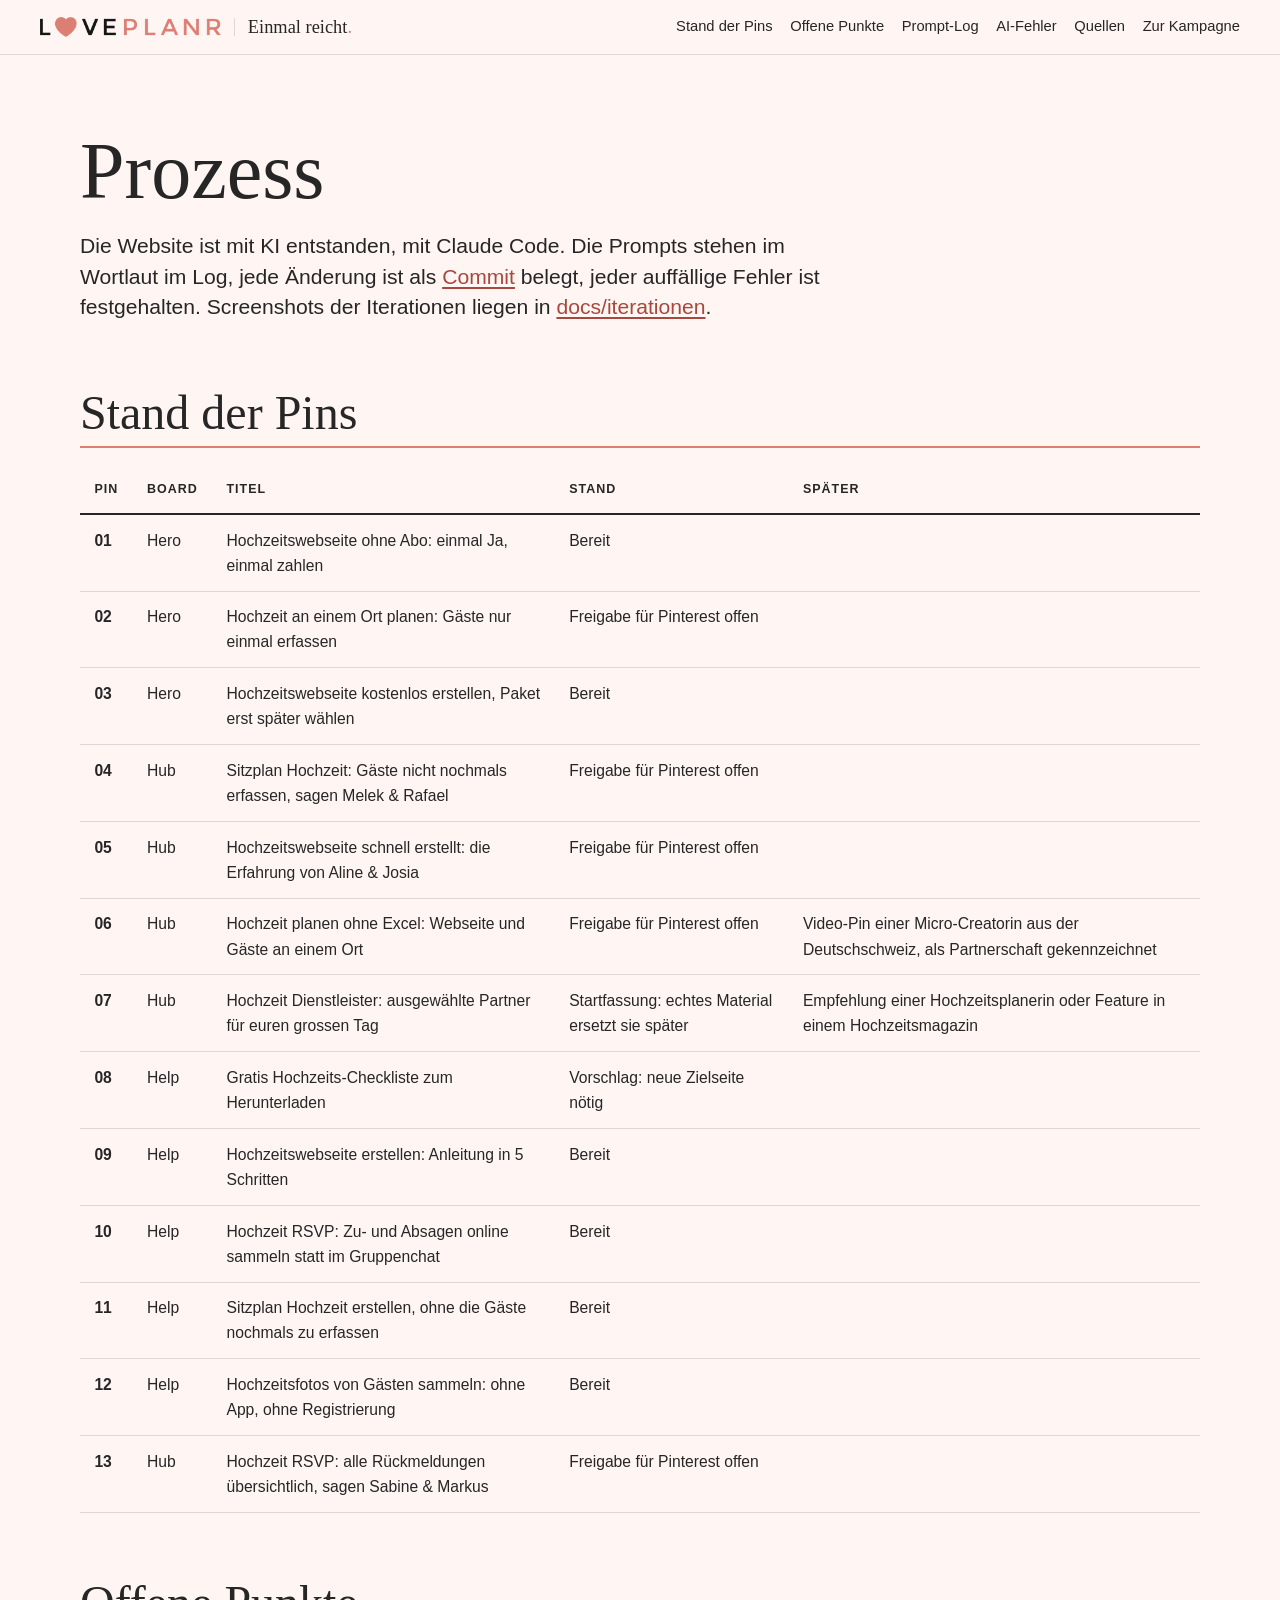
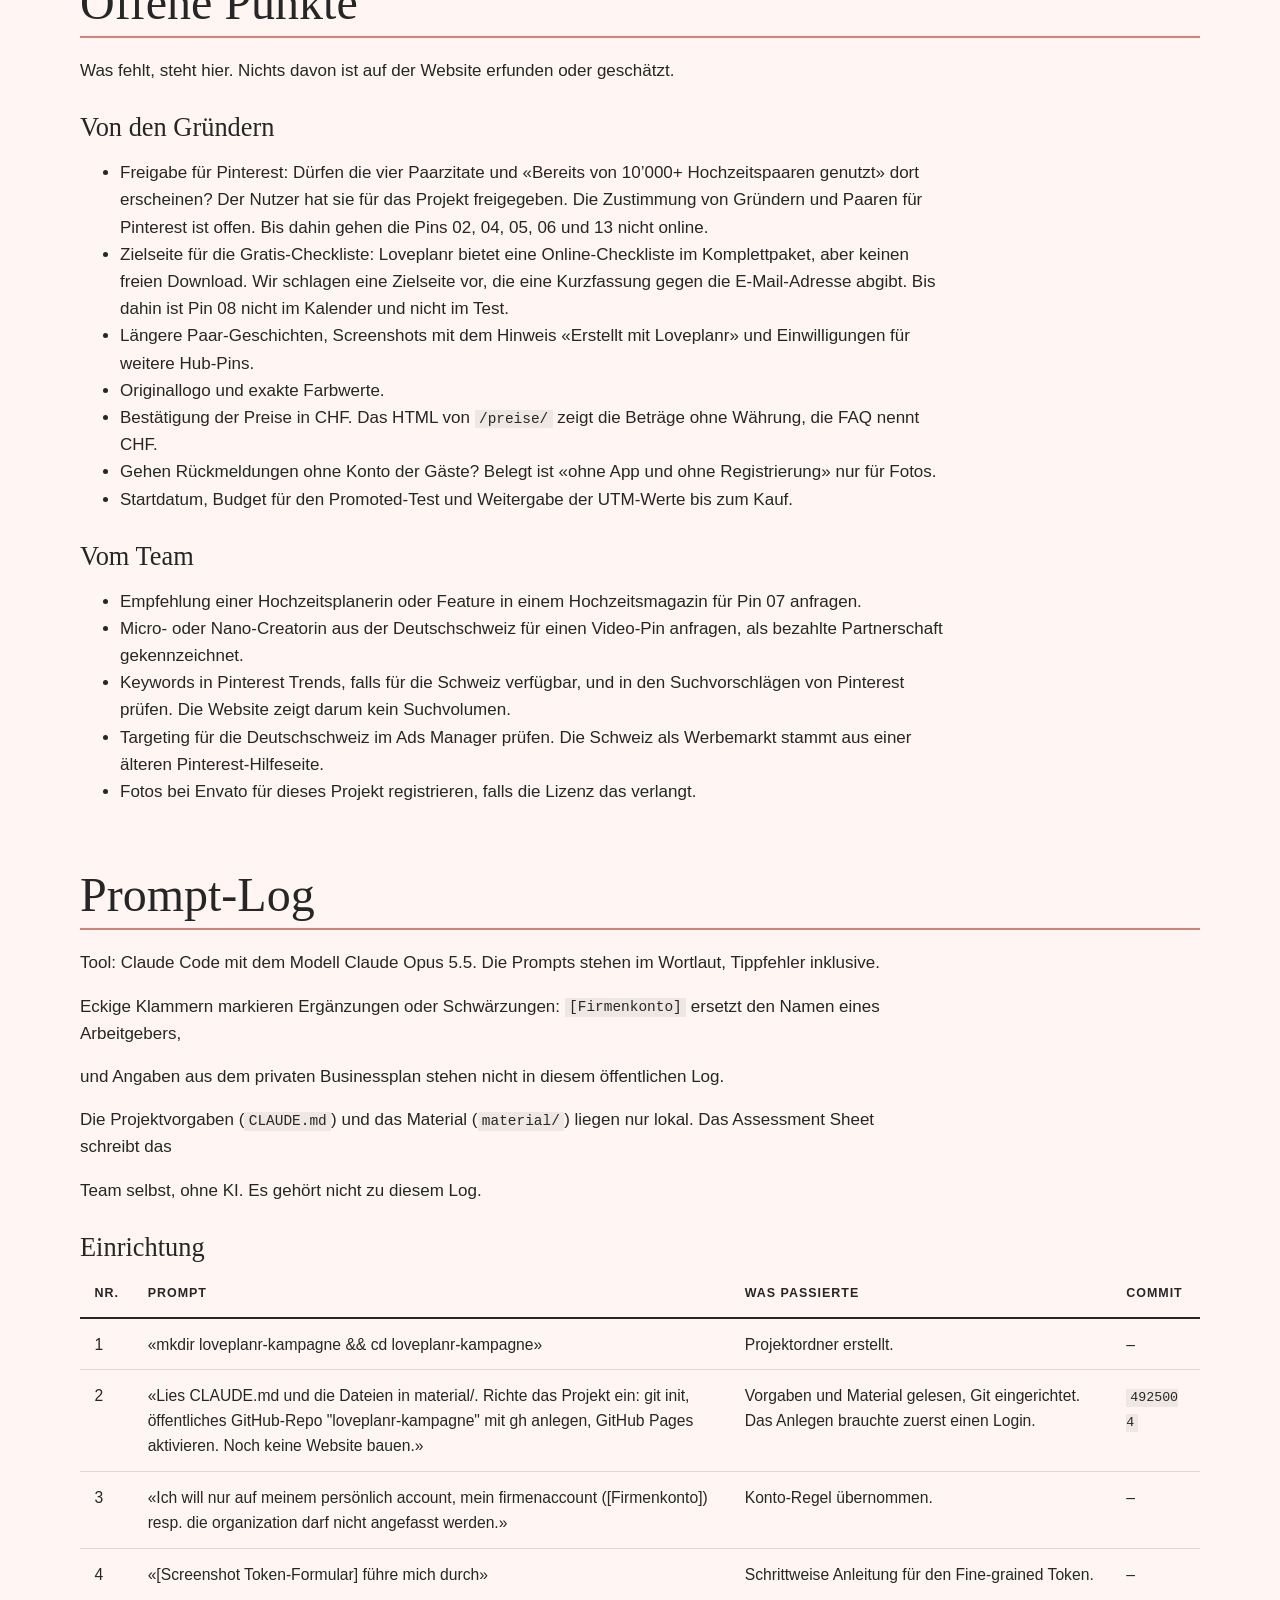
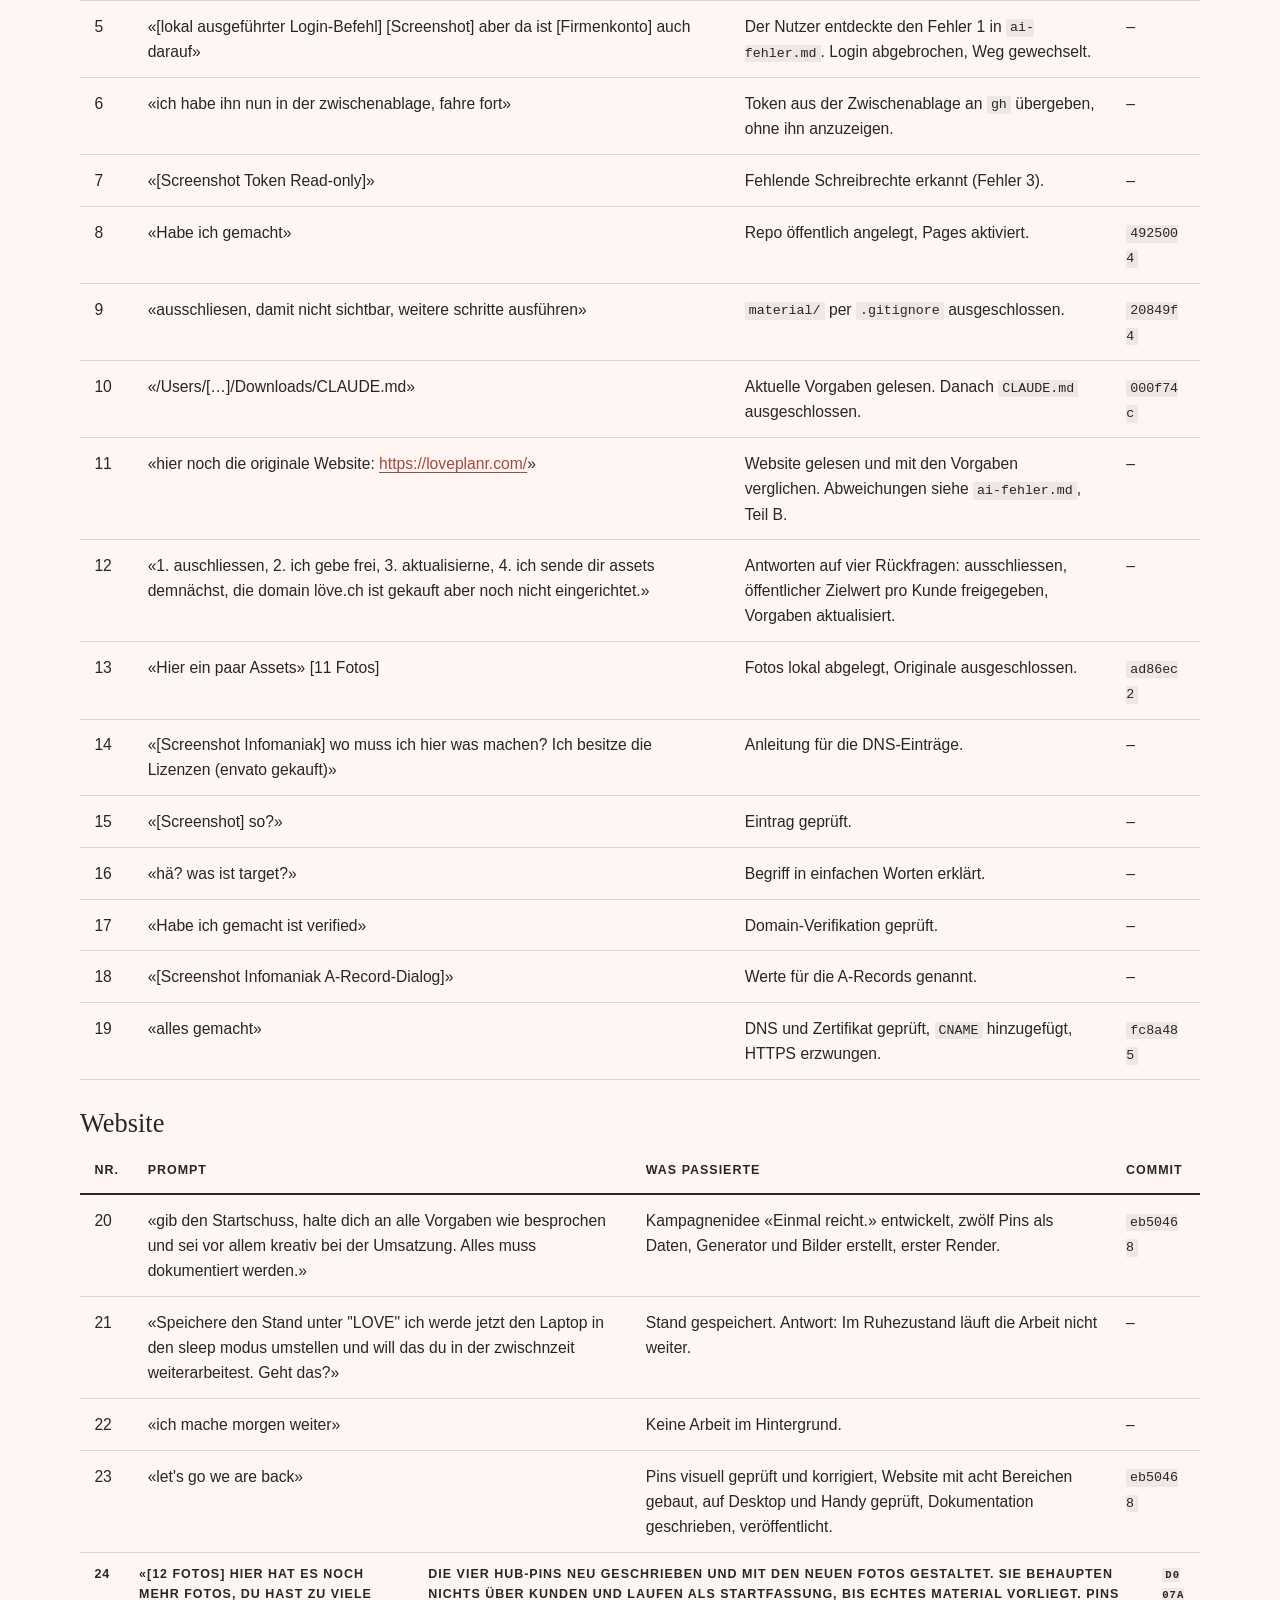
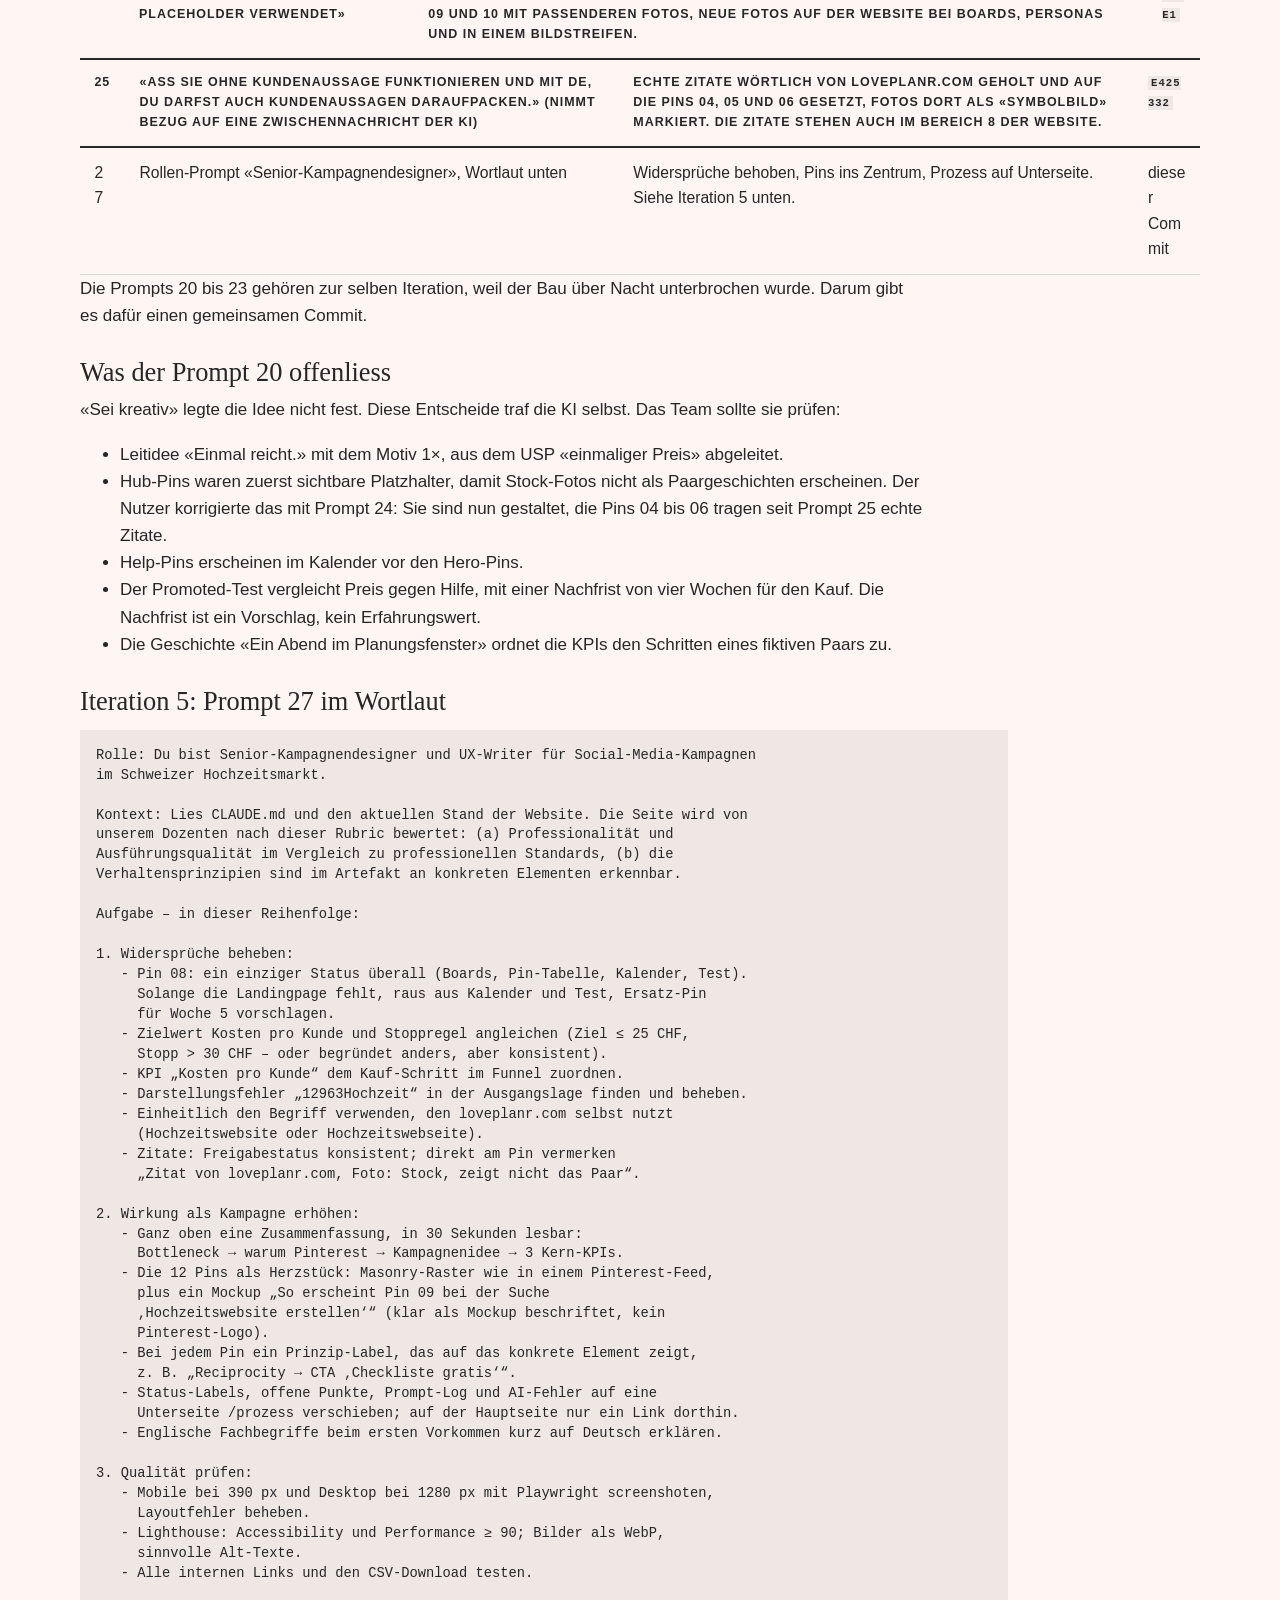
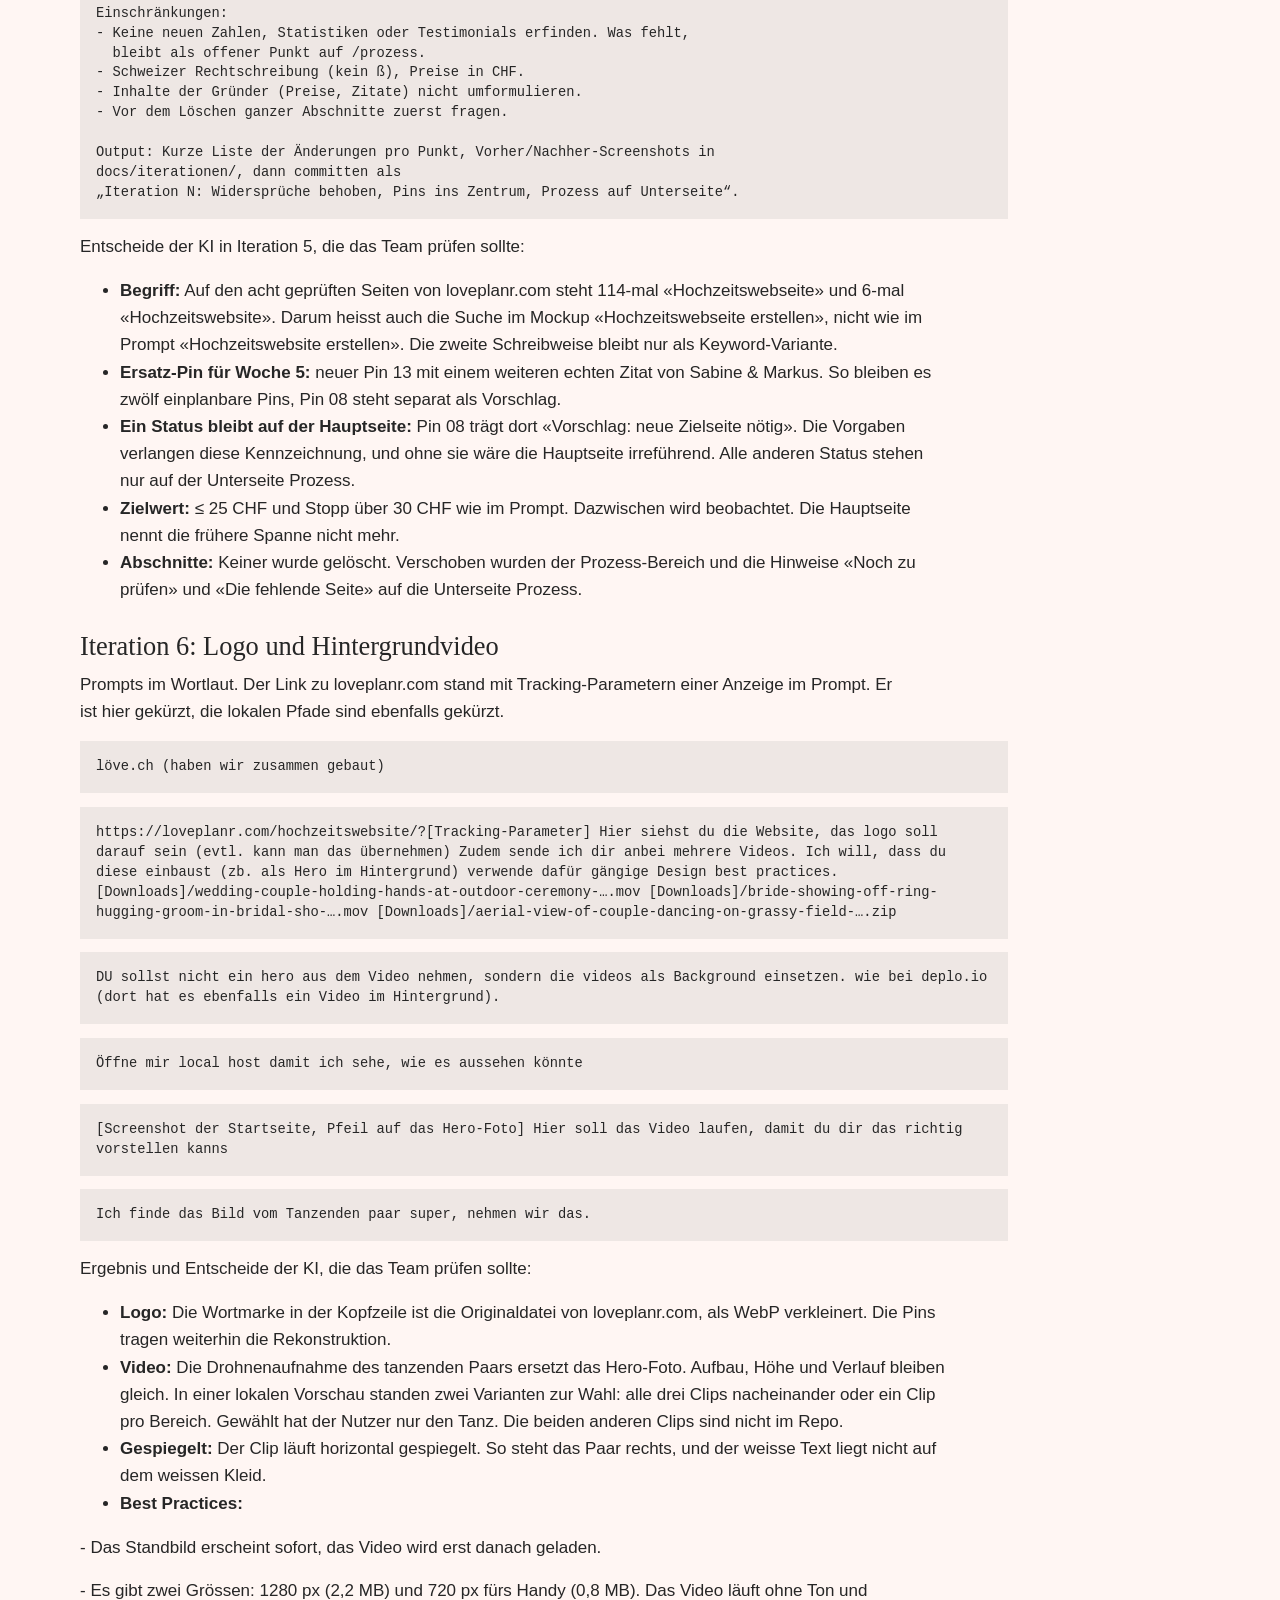
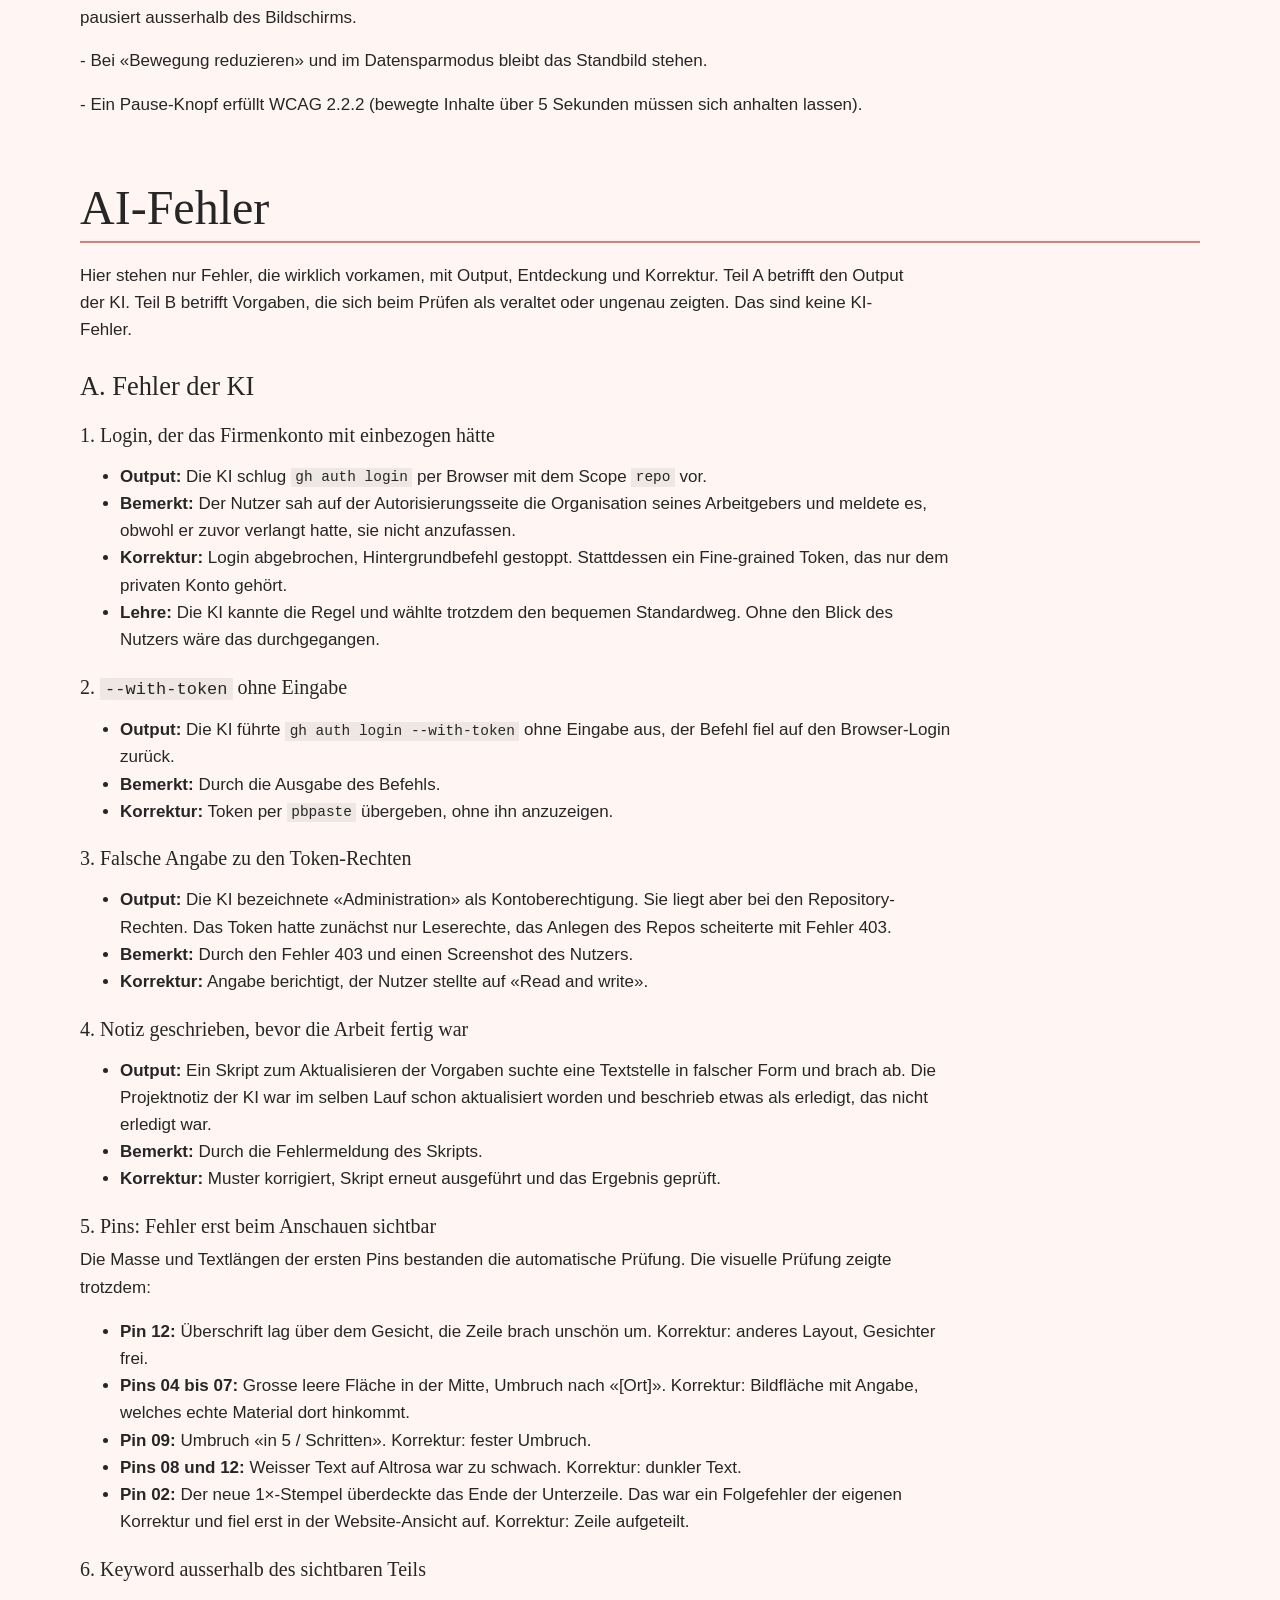
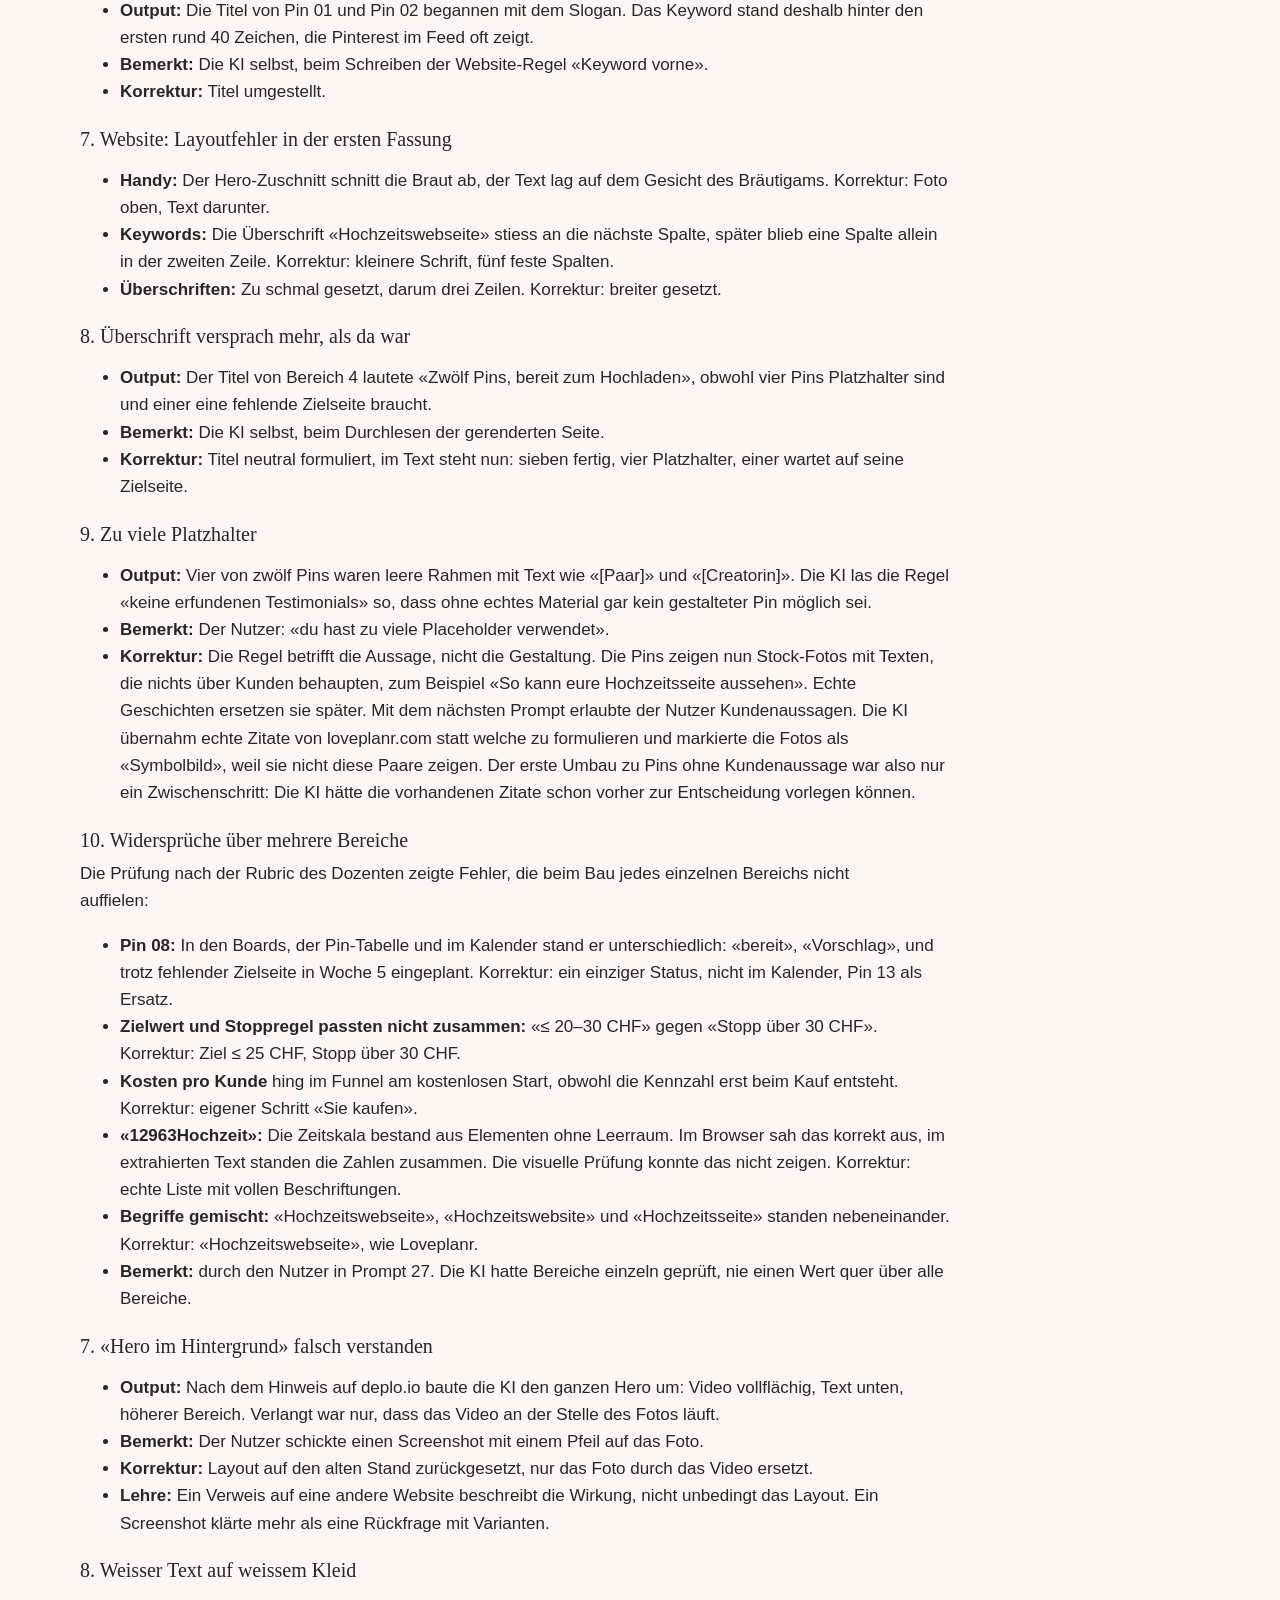
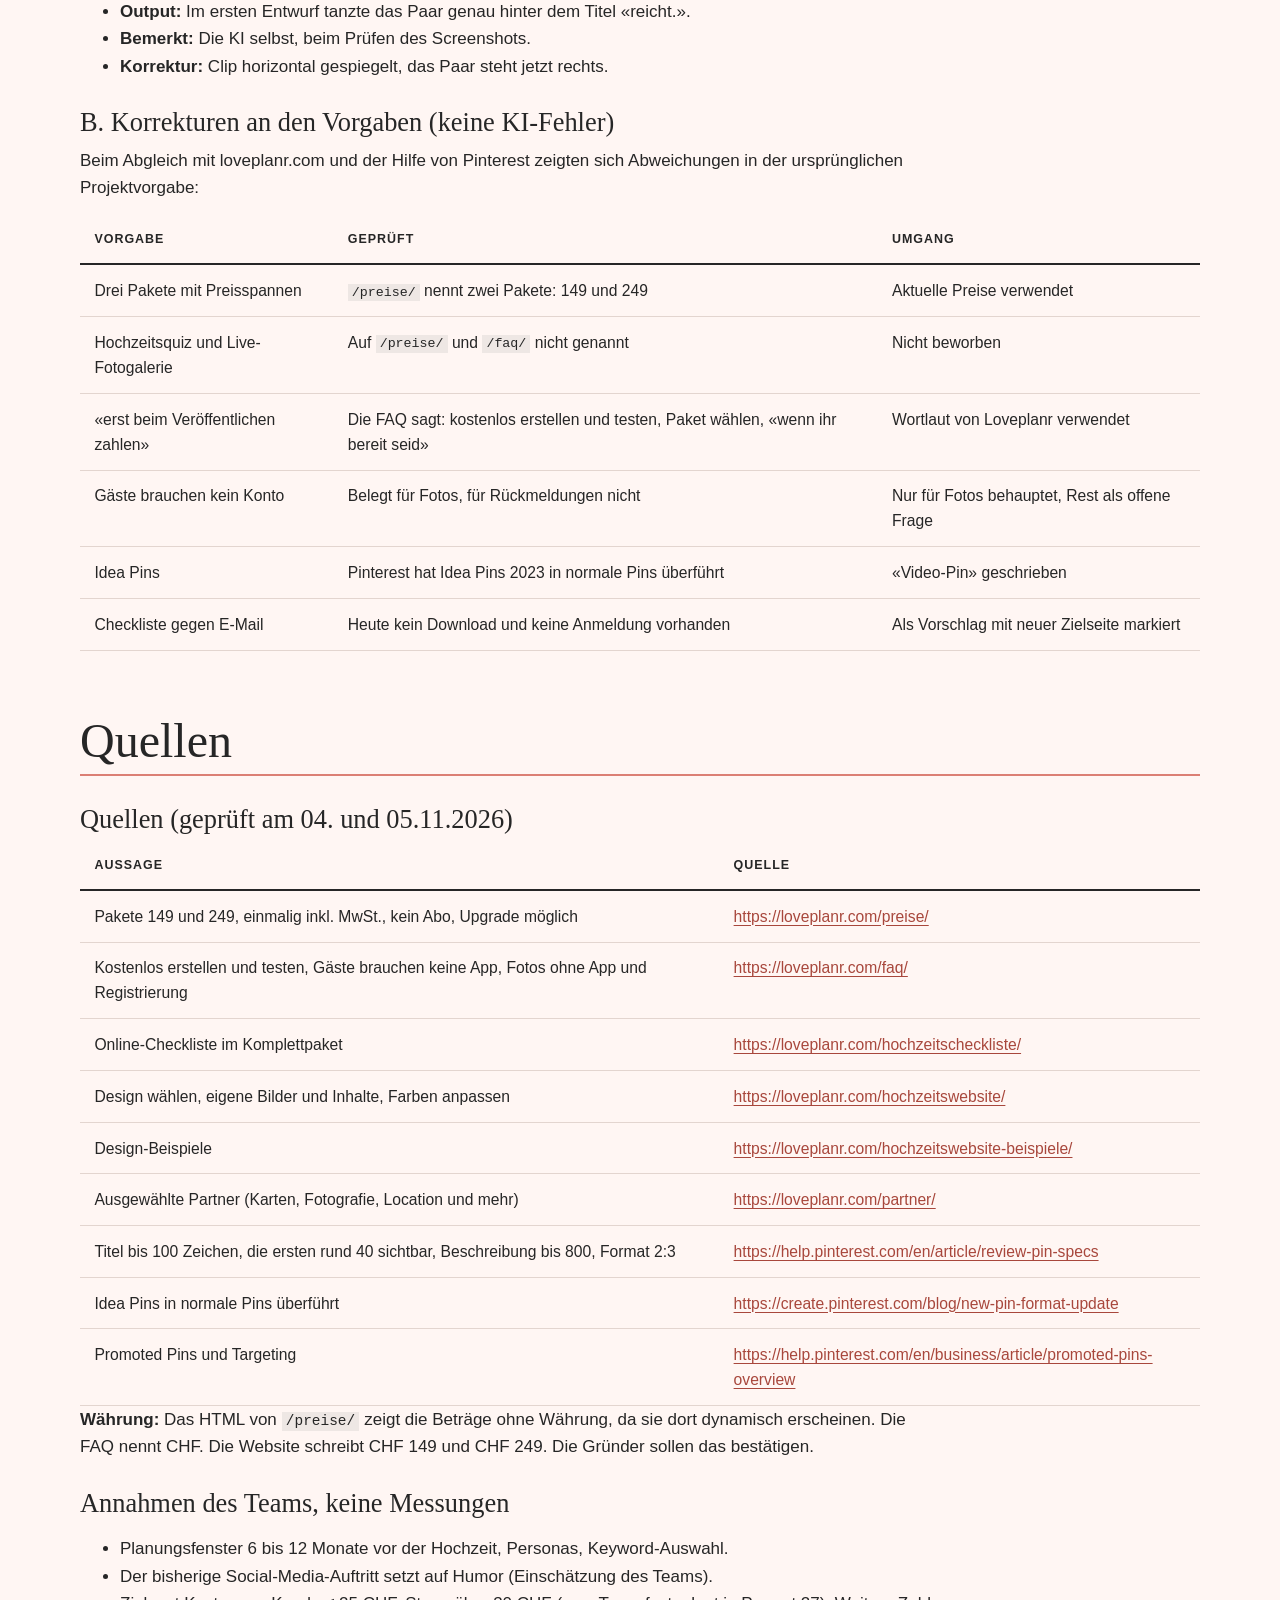
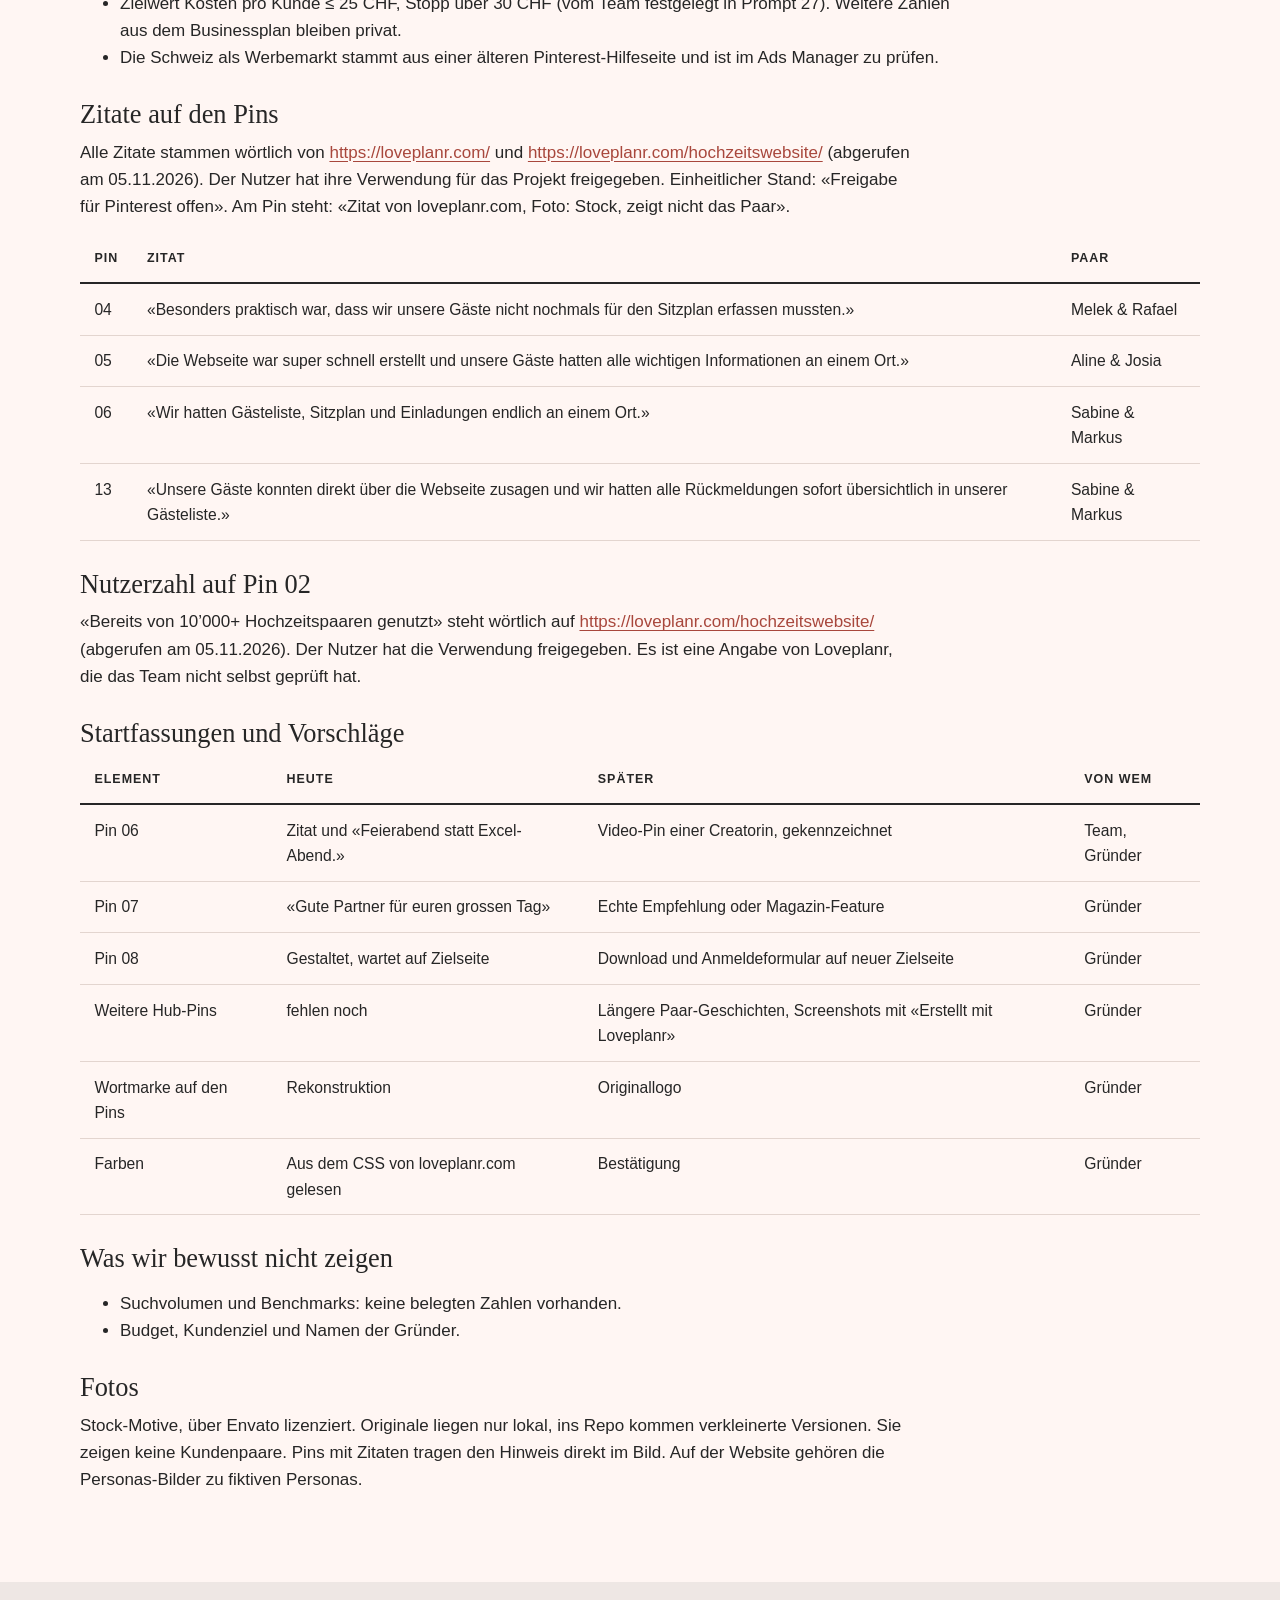
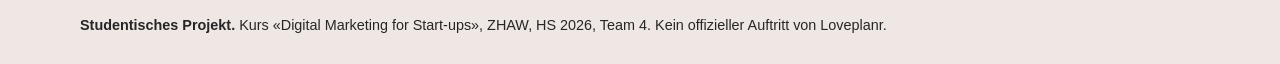
==== commit 7d8beb08: "Iteration 6: Originallogo und Hintergrundvideo im Hero Verlangt: Logo von loveplanr.com übernehmen, " ====
--- a/prozess/index.html
+++ b/prozess/index.html
@@ -12,7 +12,7 @@
 <body>
 <a class="skip" href="#inhalt">Zum Inhalt</a>
 <header class="top">
-  <a class="mark" href="../">Einmal reicht<span aria-hidden="true">.</span></a>
+  <a class="mark" href="../"><img src="../assets/img/loveplanr-logo.webp" width="598" height="66" alt="Loveplanr"><span class="mark-k">Einmal reicht<span aria-hidden="true">.</span></span></a>
   <nav aria-label="Bereiche">
     <a href="#stand">Stand der Pins</a>
     <a href="#offen">Offene Punkte</a>
@@ -102,7 +102,21 @@
 docs/iterationen/, dann committen als
 „Iteration N: Widersprüche behoben, Pins ins Zentrum, Prozess auf Unterseite“.</pre>
 <p>Entscheide der KI in Iteration 5, die das Team prüfen sollte:</p>
-<ul><li><strong>Begriff:</strong> Auf den acht geprüften Seiten von loveplanr.com steht 114-mal «Hochzeitswebseite» und 6-mal «Hochzeitswebsite». Darum heisst auch die Suche im Mockup «Hochzeitswebseite erstellen», nicht wie im Prompt «Hochzeitswebsite erstellen». Die zweite Schreibweise bleibt nur als Keyword-Variante.</li><li><strong>Ersatz-Pin für Woche 5:</strong> neuer Pin 13 mit einem weiteren echten Zitat von Sabine &amp; Markus. So bleiben es zwölf einplanbare Pins, Pin 08 steht separat als Vorschlag.</li><li><strong>Ein Status bleibt auf der Hauptseite:</strong> Pin 08 trägt dort «Vorschlag: neue Zielseite nötig». Die Vorgaben verlangen diese Kennzeichnung, und ohne sie wäre die Hauptseite irreführend. Alle anderen Status stehen nur auf der Unterseite Prozess.</li><li><strong>Zielwert:</strong> ≤ 25 CHF und Stopp über 30 CHF wie im Prompt. Dazwischen wird beobachtet. Die Hauptseite nennt die frühere Spanne nicht mehr.</li><li><strong>Abschnitte:</strong> Keiner wurde gelöscht. Verschoben wurden der Prozess-Bereich und die Hinweise «Noch zu prüfen» und «Die fehlende Seite» auf die Unterseite Prozess.</li></ul></section>
+<ul><li><strong>Begriff:</strong> Auf den acht geprüften Seiten von loveplanr.com steht 114-mal «Hochzeitswebseite» und 6-mal «Hochzeitswebsite». Darum heisst auch die Suche im Mockup «Hochzeitswebseite erstellen», nicht wie im Prompt «Hochzeitswebsite erstellen». Die zweite Schreibweise bleibt nur als Keyword-Variante.</li><li><strong>Ersatz-Pin für Woche 5:</strong> neuer Pin 13 mit einem weiteren echten Zitat von Sabine &amp; Markus. So bleiben es zwölf einplanbare Pins, Pin 08 steht separat als Vorschlag.</li><li><strong>Ein Status bleibt auf der Hauptseite:</strong> Pin 08 trägt dort «Vorschlag: neue Zielseite nötig». Die Vorgaben verlangen diese Kennzeichnung, und ohne sie wäre die Hauptseite irreführend. Alle anderen Status stehen nur auf der Unterseite Prozess.</li><li><strong>Zielwert:</strong> ≤ 25 CHF und Stopp über 30 CHF wie im Prompt. Dazwischen wird beobachtet. Die Hauptseite nennt die frühere Spanne nicht mehr.</li><li><strong>Abschnitte:</strong> Keiner wurde gelöscht. Verschoben wurden der Prozess-Bereich und die Hinweise «Noch zu prüfen» und «Die fehlende Seite» auf die Unterseite Prozess.</li></ul>
+<h3>Iteration 6: Logo und Hintergrundvideo</h3>
+<p>Prompts im Wortlaut. Der Link zu loveplanr.com stand mit Tracking-Parametern einer Anzeige im Prompt. Er ist hier gekürzt, die lokalen Pfade sind ebenfalls gekürzt.</p>
+<pre>löve.ch (haben wir zusammen gebaut)</pre>
+<pre>https://loveplanr.com/hochzeitswebsite/?[Tracking-Parameter] Hier siehst du die Website, das logo soll darauf sein (evtl. kann man das übernehmen) Zudem sende ich dir anbei mehrere Videos. Ich will, dass du diese einbaust (zb. als Hero im Hintergrund) verwende dafür gängige Design best practices. [Downloads]/wedding-couple-holding-hands-at-outdoor-ceremony-….mov [Downloads]/bride-showing-off-ring-hugging-groom-in-bridal-sho-….mov [Downloads]/aerial-view-of-couple-dancing-on-grassy-field-….zip</pre>
+<pre>DU sollst nicht ein hero aus dem Video nehmen, sondern die videos als Background einsetzen. wie bei deplo.io (dort hat es ebenfalls ein Video im Hintergrund).</pre>
+<pre>Öffne mir local host damit ich sehe, wie es aussehen könnte</pre>
+<pre>[Screenshot der Startseite, Pfeil auf das Hero-Foto] Hier soll das Video laufen, damit du dir das richtig vorstellen kanns</pre>
+<pre>Ich finde das Bild vom Tanzenden paar super, nehmen wir das.</pre>
+<p>Ergebnis und Entscheide der KI, die das Team prüfen sollte:</p>
+<ul><li><strong>Logo:</strong> Die Wortmarke in der Kopfzeile ist die Originaldatei von loveplanr.com, als WebP verkleinert. Die Pins tragen weiterhin die Rekonstruktion.</li><li><strong>Video:</strong> Die Drohnenaufnahme des tanzenden Paars ersetzt das Hero-Foto. Aufbau, Höhe und Verlauf bleiben gleich. In einer lokalen Vorschau standen zwei Varianten zur Wahl: alle drei Clips nacheinander oder ein Clip pro Bereich. Gewählt hat der Nutzer nur den Tanz. Die beiden anderen Clips sind nicht im Repo.</li><li><strong>Gespiegelt:</strong> Der Clip läuft horizontal gespiegelt. So steht das Paar rechts, und der weisse Text liegt nicht auf dem weissen Kleid.</li><li><strong>Best Practices:</strong></li></ul>
+<p>  - Das Standbild erscheint sofort, das Video wird erst danach geladen.</p>
+<p>  - Es gibt zwei Grössen: 1280 px (2,2 MB) und 720 px fürs Handy (0,8 MB). Das Video läuft ohne Ton und pausiert ausserhalb des Bildschirms.</p>
+<p>  - Bei «Bewegung reduzieren» und im Datensparmodus bleibt das Standbild stehen.</p>
+<p>  - Ein Pause-Knopf erfüllt WCAG 2.2.2 (bewegte Inhalte über 5 Sekunden müssen sich anhalten lassen).</p></section>
 <section id="fehler"><h2>AI-Fehler</h2><p>Hier stehen nur Fehler, die wirklich vorkamen, mit Output, Entdeckung und Korrektur. Teil A betrifft den Output der KI. Teil B betrifft Vorgaben, die sich beim Prüfen als veraltet oder ungenau zeigten. Das sind keine KI-Fehler.</p>
 <h3>A. Fehler der KI</h3>
 <h4>1. Login, der das Firmenkonto mit einbezogen hätte</h4>
@@ -127,6 +141,10 @@
 <h4>10. Widersprüche über mehrere Bereiche</h4>
 <p>Die Prüfung nach der Rubric des Dozenten zeigte Fehler, die beim Bau jedes einzelnen Bereichs nicht auffielen:</p>
 <ul><li><strong>Pin 08:</strong> In den Boards, der Pin-Tabelle und im Kalender stand er unterschiedlich: «bereit», «Vorschlag», und trotz fehlender Zielseite in Woche 5 eingeplant. Korrektur: ein einziger Status, nicht im Kalender, Pin 13 als Ersatz.</li><li><strong>Zielwert und Stoppregel passten nicht zusammen:</strong> «≤ 20–30 CHF» gegen «Stopp über 30 CHF». Korrektur: Ziel ≤ 25 CHF, Stopp über 30 CHF.</li><li><strong>Kosten pro Kunde</strong> hing im Funnel am kostenlosen Start, obwohl die Kennzahl erst beim Kauf entsteht. Korrektur: eigener Schritt «Sie kaufen».</li><li><strong>«12963Hochzeit»:</strong> Die Zeitskala bestand aus Elementen ohne Leerraum. Im Browser sah das korrekt aus, im extrahierten Text standen die Zahlen zusammen. Die visuelle Prüfung konnte das nicht zeigen. Korrektur: echte Liste mit vollen Beschriftungen.</li><li><strong>Begriffe gemischt:</strong> «Hochzeitswebseite», «Hochzeitswebsite» und «Hochzeitsseite» standen nebeneinander. Korrektur: «Hochzeitswebseite», wie Loveplanr.</li><li><strong>Bemerkt:</strong> durch den Nutzer in Prompt 27. Die KI hatte Bereiche einzeln geprüft, nie einen Wert quer über alle Bereiche.</li></ul>
+<h4>7. «Hero im Hintergrund» falsch verstanden</h4>
+<ul><li><strong>Output:</strong> Nach dem Hinweis auf deplo.io baute die KI den ganzen Hero um: Video vollflächig, Text unten, höherer Bereich. Verlangt war nur, dass das Video an der Stelle des Fotos läuft.</li><li><strong>Bemerkt:</strong> Der Nutzer schickte einen Screenshot mit einem Pfeil auf das Foto.</li><li><strong>Korrektur:</strong> Layout auf den alten Stand zurückgesetzt, nur das Foto durch das Video ersetzt.</li><li><strong>Lehre:</strong> Ein Verweis auf eine andere Website beschreibt die Wirkung, nicht unbedingt das Layout. Ein Screenshot klärte mehr als eine Rückfrage mit Varianten.</li></ul>
+<h4>8. Weisser Text auf weissem Kleid</h4>
+<ul><li><strong>Output:</strong> Im ersten Entwurf tanzte das Paar genau hinter dem Titel «reicht.».</li><li><strong>Bemerkt:</strong> Die KI selbst, beim Prüfen des Screenshots.</li><li><strong>Korrektur:</strong> Clip horizontal gespiegelt, das Paar steht jetzt rechts.</li></ul>
 <h3>B. Korrekturen an den Vorgaben (keine KI-Fehler)</h3>
 <p>Beim Abgleich mit loveplanr.com und der Hilfe von Pinterest zeigten sich Abweichungen in der ursprünglichen Projektvorgabe:</p>
 <div class="tbl-scroll" tabindex="0" role="region" aria-label="Tabelle"><table class="tbl doc-t"><thead><tr><th scope="col">Vorgabe</th><th scope="col">Geprüft</th><th scope="col">Umgang</th></tr></thead><tbody><tr><td>Drei Pakete mit Preisspannen</td><td><code>/preise/</code> nennt zwei Pakete: 149 und 249</td><td>Aktuelle Preise verwendet</td></tr><tr><td>Hochzeitsquiz und Live-Fotogalerie</td><td>Auf <code>/preise/</code> und <code>/faq/</code> nicht genannt</td><td>Nicht beworben</td></tr><tr><td>«erst beim Veröffentlichen zahlen»</td><td>Die FAQ sagt: kostenlos erstellen und testen, Paket wählen, «wenn ihr bereit seid»</td><td>Wortlaut von Loveplanr verwendet</td></tr><tr><td>Gäste brauchen kein Konto</td><td>Belegt für Fotos, für Rückmeldungen nicht</td><td>Nur für Fotos behauptet, Rest als offene Frage</td></tr><tr><td>Idea Pins</td><td>Pinterest hat Idea Pins 2023 in normale Pins überführt</td><td>«Video-Pin» geschrieben</td></tr><tr><td>Checkliste gegen E-Mail</td><td>Heute kein Download und keine Anmeldung vorhanden</td><td>Als Vorschlag mit neuer Zielseite markiert</td></tr></tbody></table></div></section>
--- a/assets/site.css
+++ b/assets/site.css
@@ -22,17 +22,33 @@
 
 /* Kopfzeile */
 .top{position:sticky;top:0;z-index:20;display:flex;align-items:center;gap:1.5rem;padding:.7rem clamp(1.15rem,4vw,2.5rem);background:rgba(255,246,243,.95);border-bottom:1px solid var(--line)}
-.mark{font:400 1.3rem/1 var(--serif);color:var(--ink);text-decoration:none;white-space:nowrap}
-.mark span{color:var(--rose)}
+.mark{display:flex;align-items:center;gap:.8rem;font:400 1.15rem/1 var(--serif);color:var(--ink);text-decoration:none;white-space:nowrap}
+.mark img{height:20px;width:auto}
+.mark-k{padding-left:.8rem;border-left:1px solid var(--line)}
+.mark-k span{color:var(--rose)}
 .top nav{display:flex;gap:1.1rem;margin-left:auto;overflow-x:auto;scrollbar-width:none;font-size:.92rem}
 .top nav::-webkit-scrollbar{display:none}
 .top nav a{color:var(--ink);text-decoration:none;white-space:nowrap;padding:.25rem 0}
 .top nav a:hover{color:var(--rose-d);text-decoration:underline}
 
 /* Hero */
+/* Hintergrundvideo im Hero: liegt an der Stelle des früheren Fotos, Standbild bis das Video läuft */
+.bg{position:absolute;inset:0;pointer-events:none;user-select:none;overflow:hidden}
+.bg img,.bg video{position:absolute;inset:0;width:100%;height:100%;object-fit:cover}
+.bg video{opacity:0;transition:opacity .9s ease}
+.bg video.on{opacity:1}
+.bg::after{content:"";position:absolute;inset:0}
+.vid-toggle{position:absolute;z-index:2;right:clamp(1rem,3vw,2rem);bottom:clamp(1rem,3vw,2rem);width:44px;height:44px;display:grid;place-items:center;border-radius:50%;border:1.5px solid rgba(255,255,255,.75);background:rgba(25,18,16,.35);cursor:pointer}
+.vid-toggle:hover{background:rgba(25,18,16,.6)}
+.vid-toggle[hidden]{display:none}
+.vt-ico{width:12px;height:14px;border-left:4px solid #fff;border-right:4px solid #fff}
+.vid-toggle[aria-pressed="true"] .vt-ico{width:0;height:0;border:0;border-left:13px solid #fff;border-top:8px solid transparent;border-bottom:8px solid transparent;margin-left:4px}
+.sr{position:absolute;width:1px;height:1px;overflow:hidden;clip:rect(0 0 0 0);white-space:nowrap}
+
+/* Hero */
 .hero{position:relative;min-height:min(68vh,620px);display:flex;flex-direction:column;justify-content:center;background:var(--ink);overflow:hidden}
-.hero>img{position:absolute;inset:0;width:100%;height:100%;object-fit:cover;object-position:70% 30%}
-.hero::after{content:"";position:absolute;inset:0;background:linear-gradient(90deg,rgba(25,18,16,.78),rgba(25,18,16,.45) 42%,rgba(25,18,16,0) 68%)}
+.hero .bg img,.hero .bg video{object-position:40% 40%;transform:scaleX(-1)}
+.hero .bg::after{background:linear-gradient(90deg,rgba(25,18,16,.78),rgba(25,18,16,.45) 42%,rgba(25,18,16,0) 68%)}
 .hero-txt{position:relative;z-index:1;color:#fff;max-width:37rem;padding:clamp(2rem,5vw,3.5rem) clamp(1.15rem,6vw,5rem)}
 .hero h1{font-size:clamp(4.2rem,11vw,8.5rem);line-height:.96;letter-spacing:-.015em;margin-bottom:1.25rem}
 .lead{font-size:clamp(1.12rem,1.9vw,1.32rem);line-height:1.45}
@@ -254,9 +270,12 @@
   .top{flex-direction:column;align-items:flex-start;gap:.3rem;padding-top:.5rem;padding-bottom:.35rem}
   .top nav{margin-left:0;width:100%}
   html{scroll-padding-top:5.5rem}
+  .mark img{height:16px}
   .hero{min-height:min(78svh,600px);justify-content:flex-end}
-  .hero>img{height:66%;object-position:54% 15%}
-  .hero::after{background:linear-gradient(0deg,#262626 40%,rgba(38,38,38,.75) 52%,rgba(38,38,38,0) 66%)}
+  .hero .bg{bottom:auto;height:66%}
+  .hero .bg img,.hero .bg video{object-position:50% 50%}
+  .hero .bg::after{background:linear-gradient(0deg,#262626 0%,rgba(38,38,38,.6) 25%,rgba(38,38,38,0) 60%)}
+  .vid-toggle{top:1rem;bottom:auto}
   .trio,.cols,.personas,.notes,.nein,.test,.stimmen{grid-template-columns:1fr}
   .test .plain,.offen{columns:1}
   .fenster{font-size:.88rem;padding:.35rem .6rem}
@@ -286,4 +305,5 @@
 @media (prefers-reduced-motion:reduce){
   html{scroll-behavior:auto}
   .pin img{transition:none}
+  .bg video{display:none}
 }
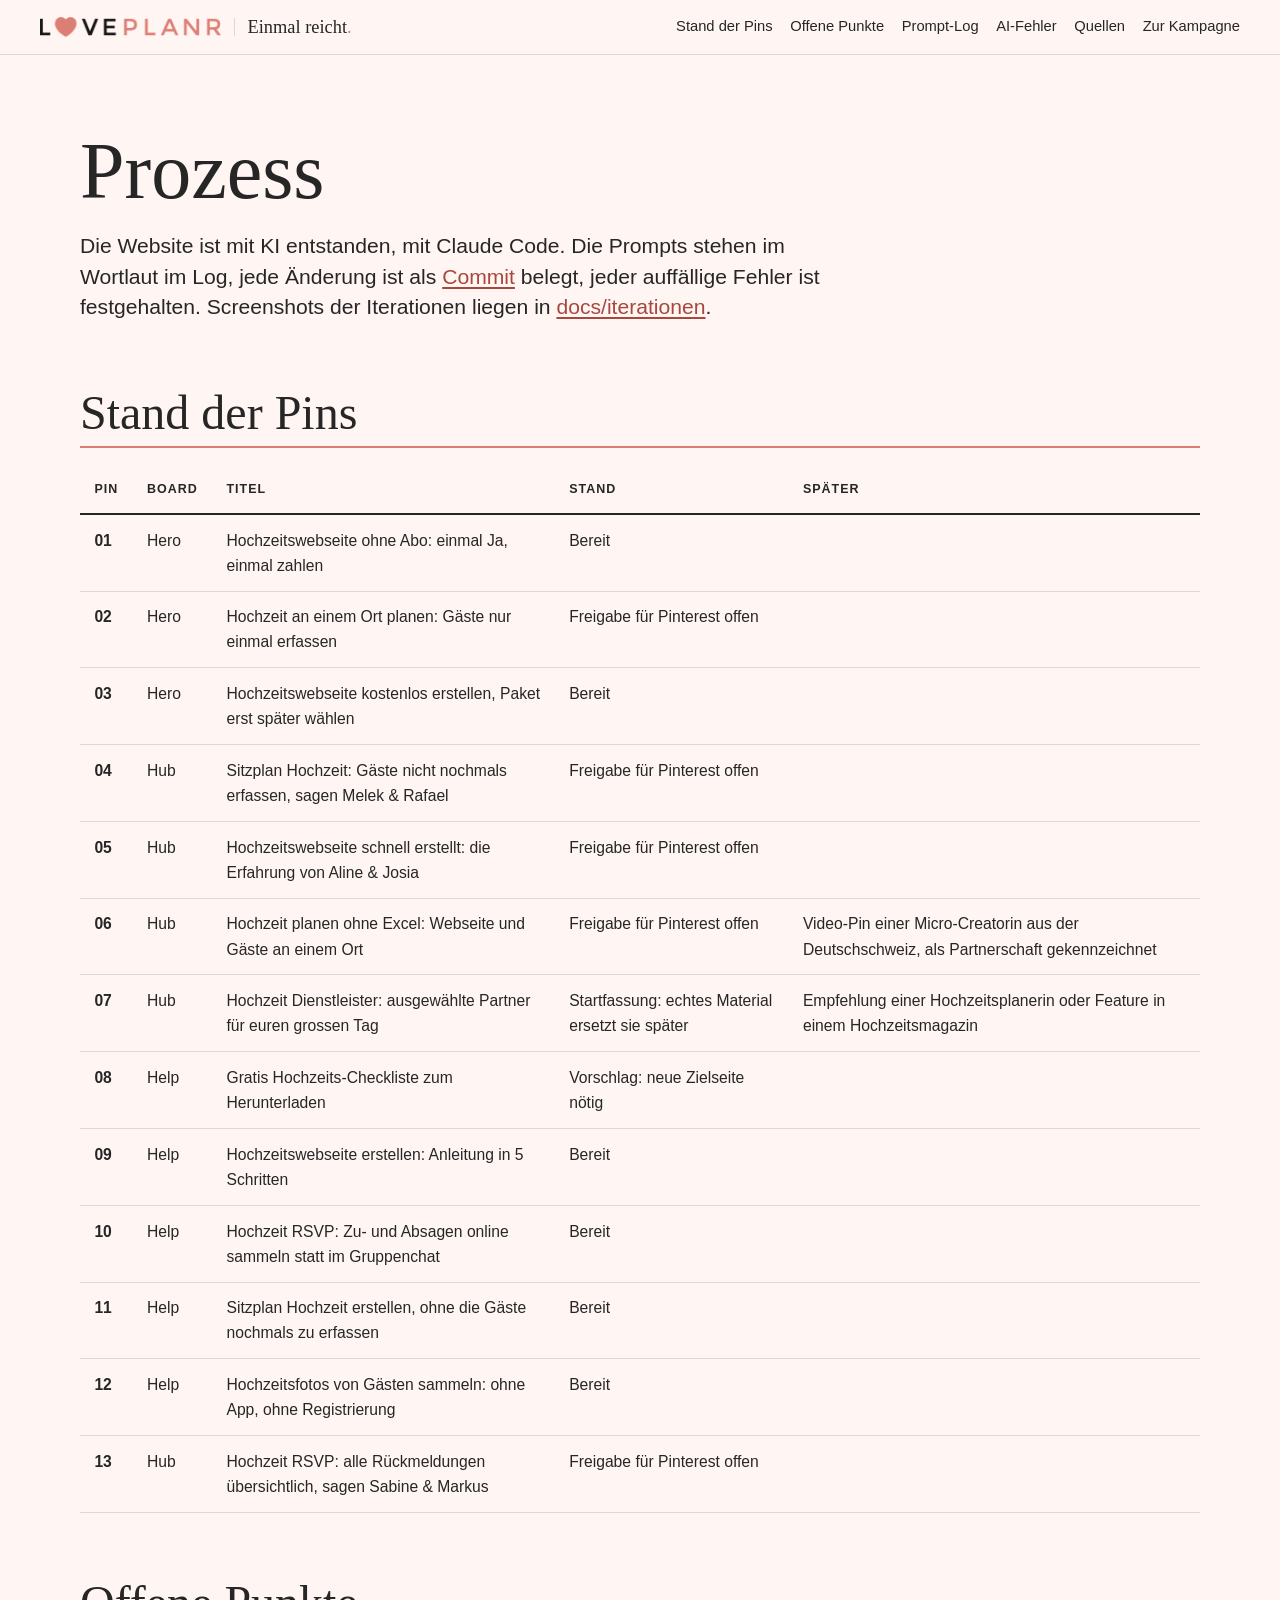
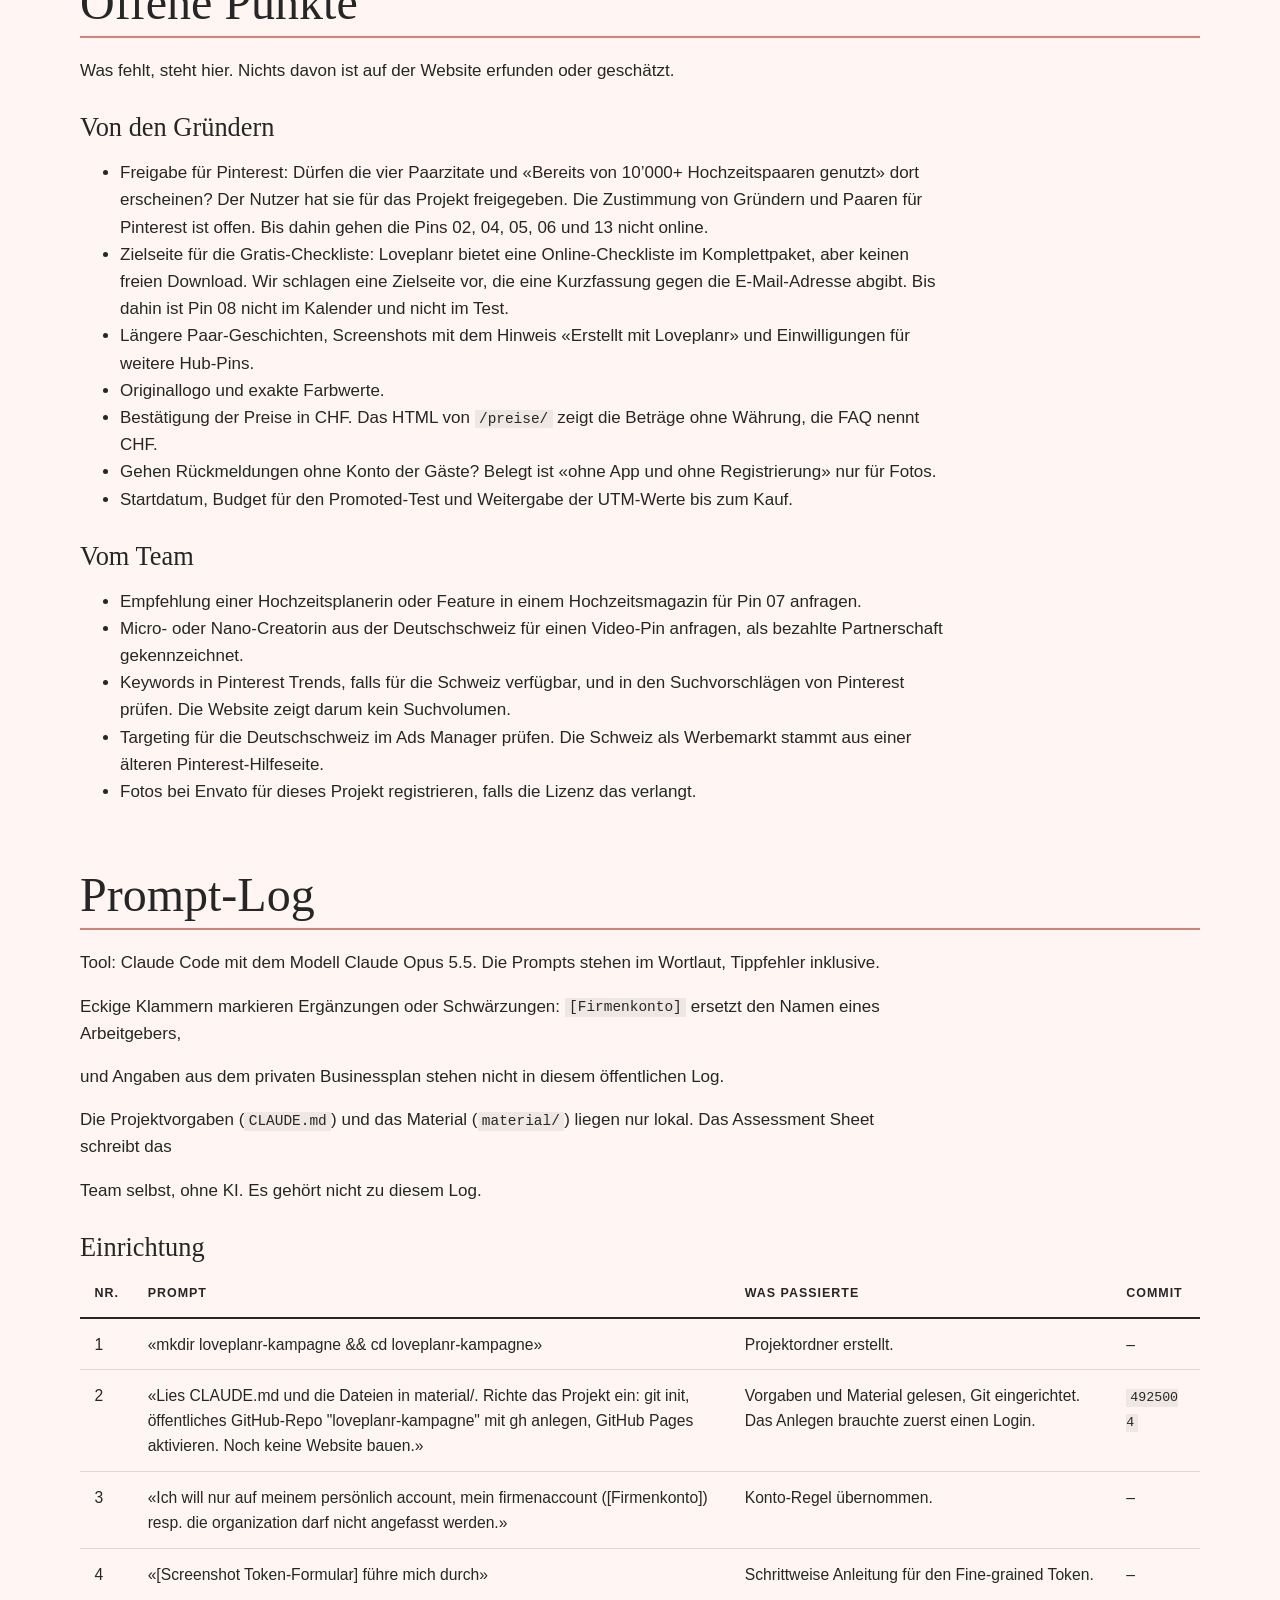
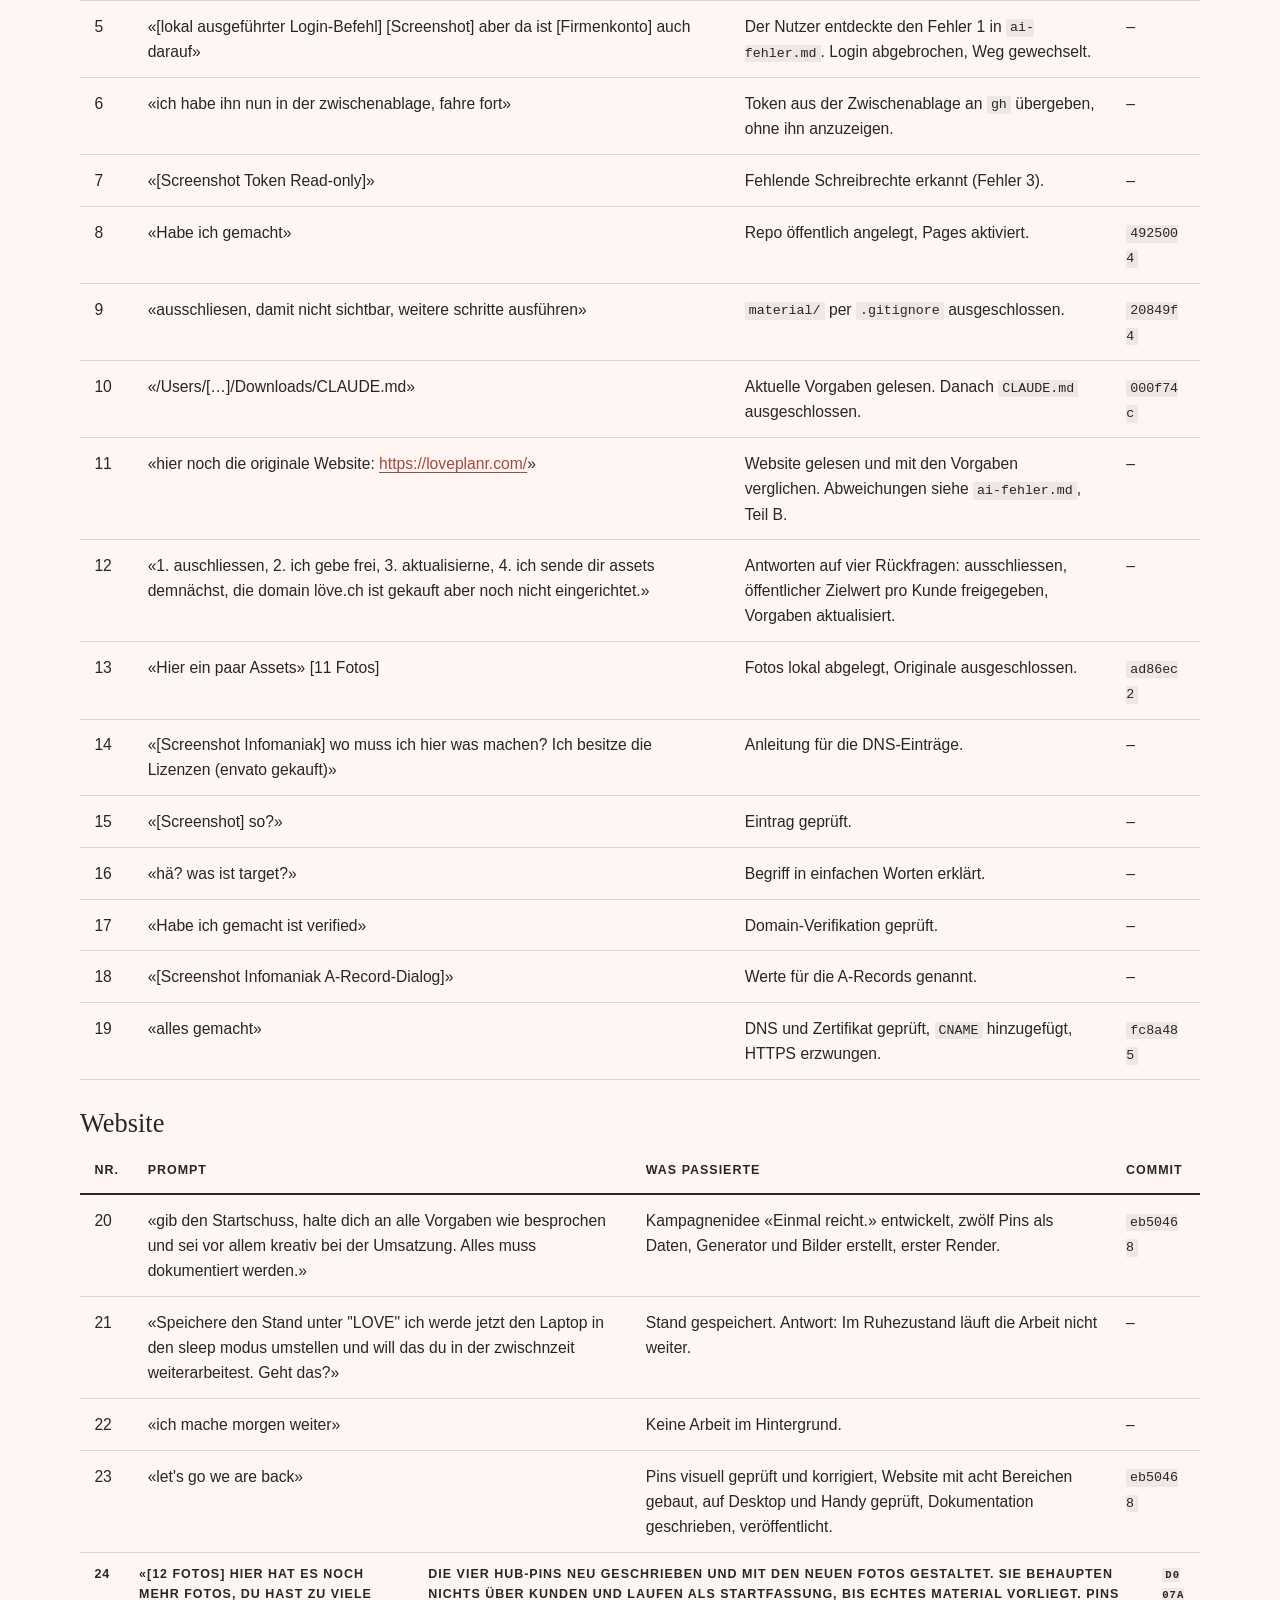
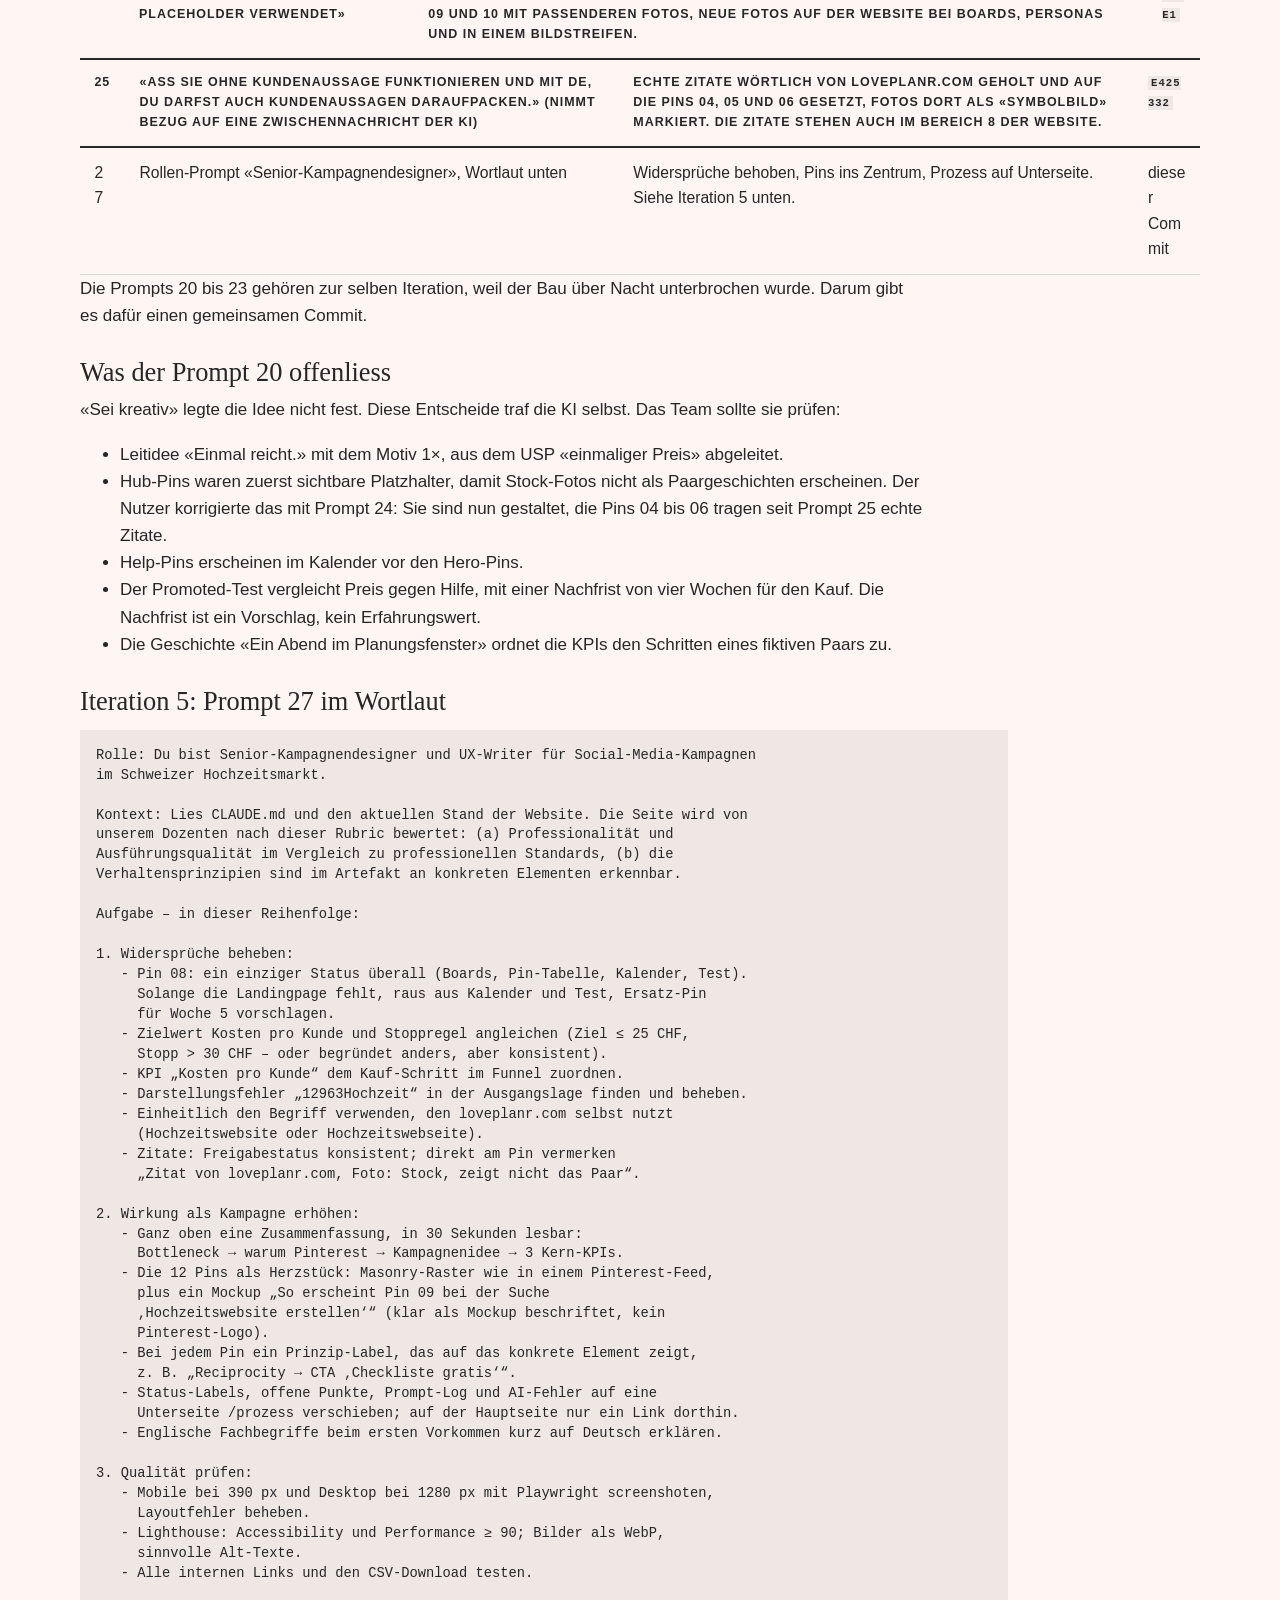
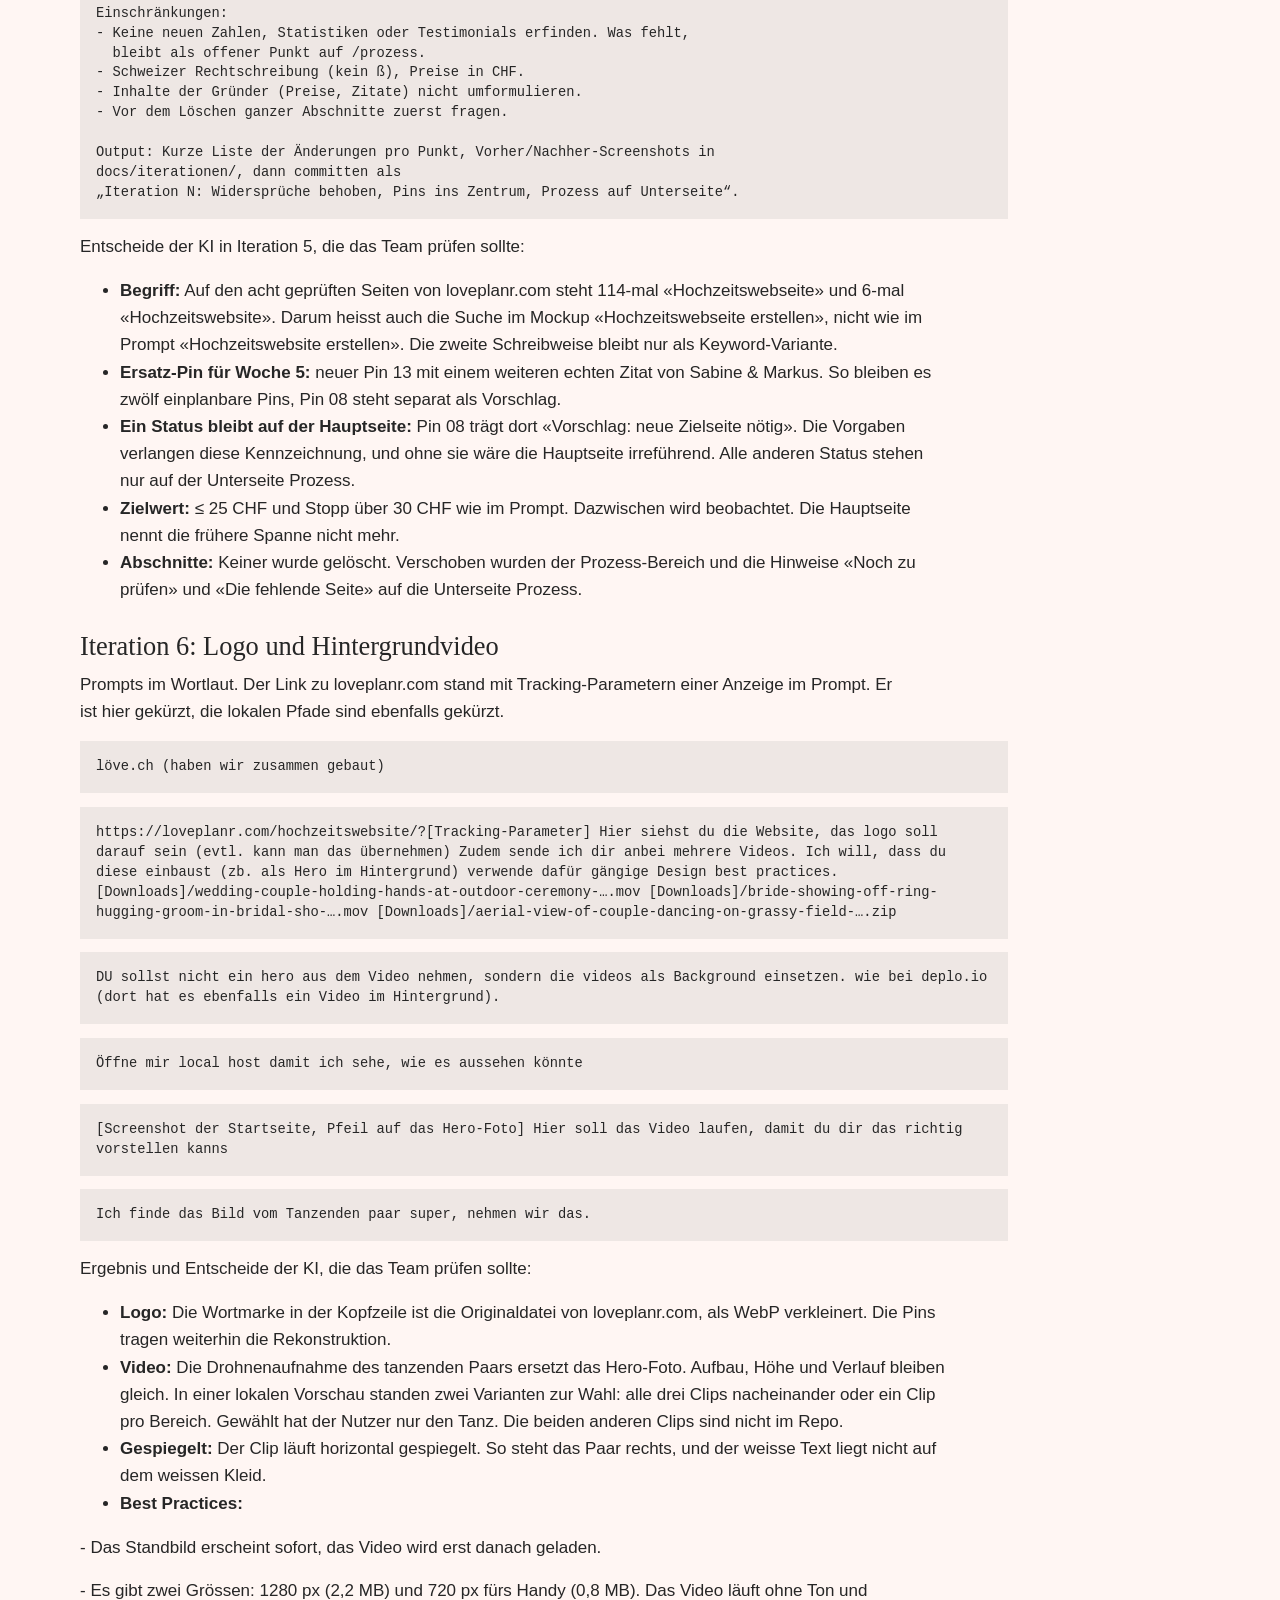
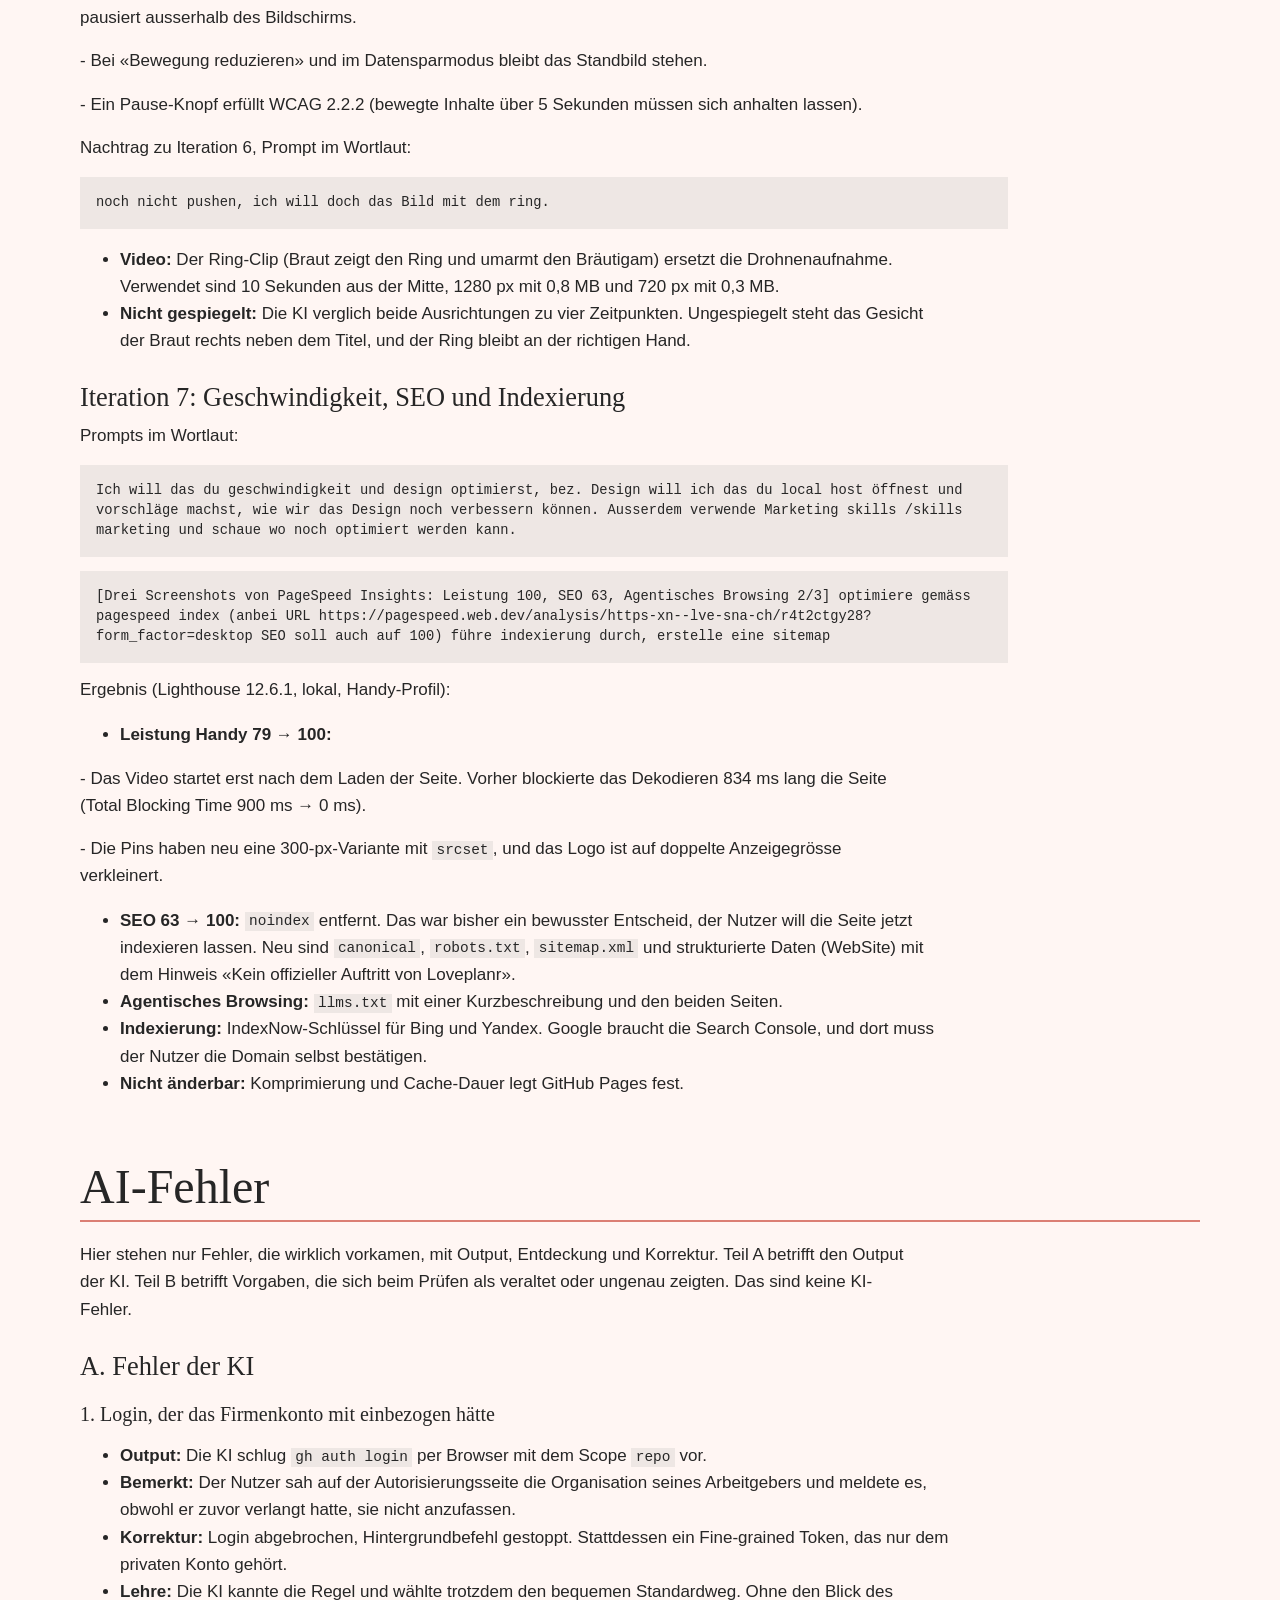
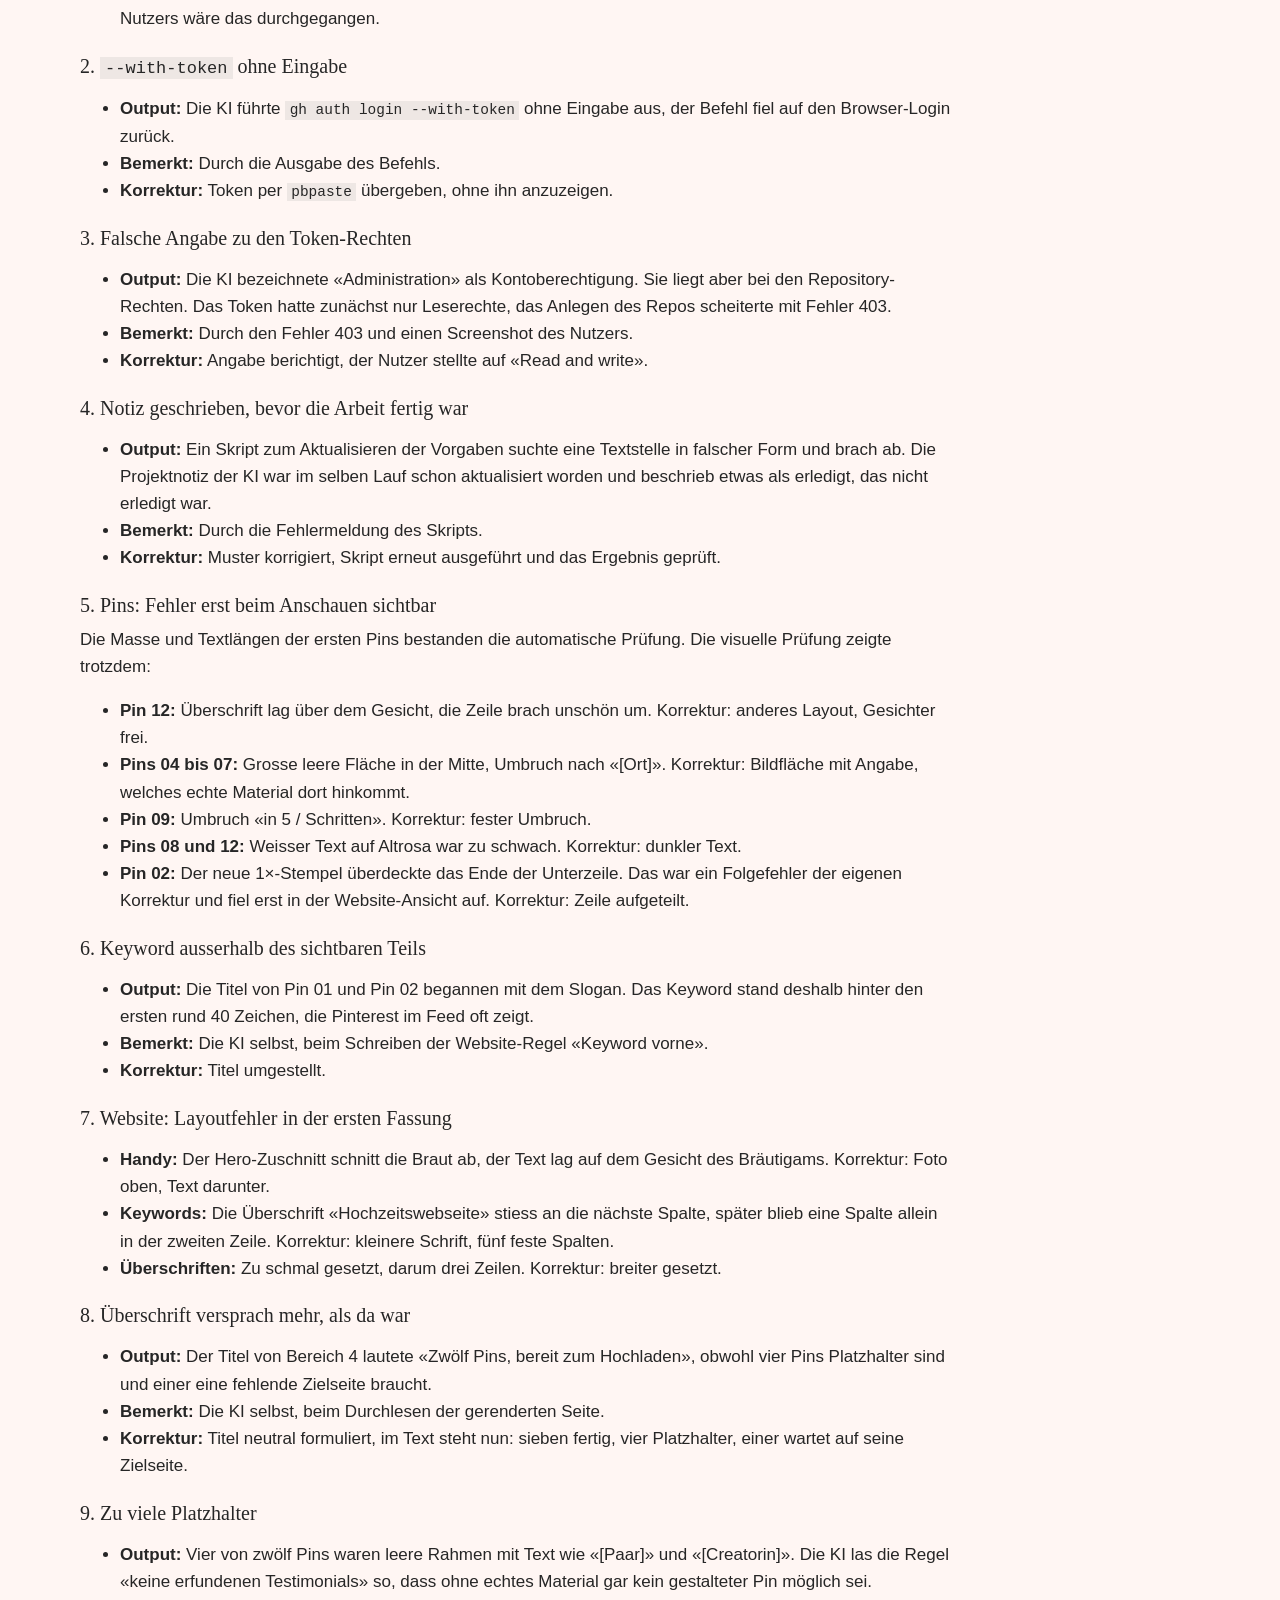
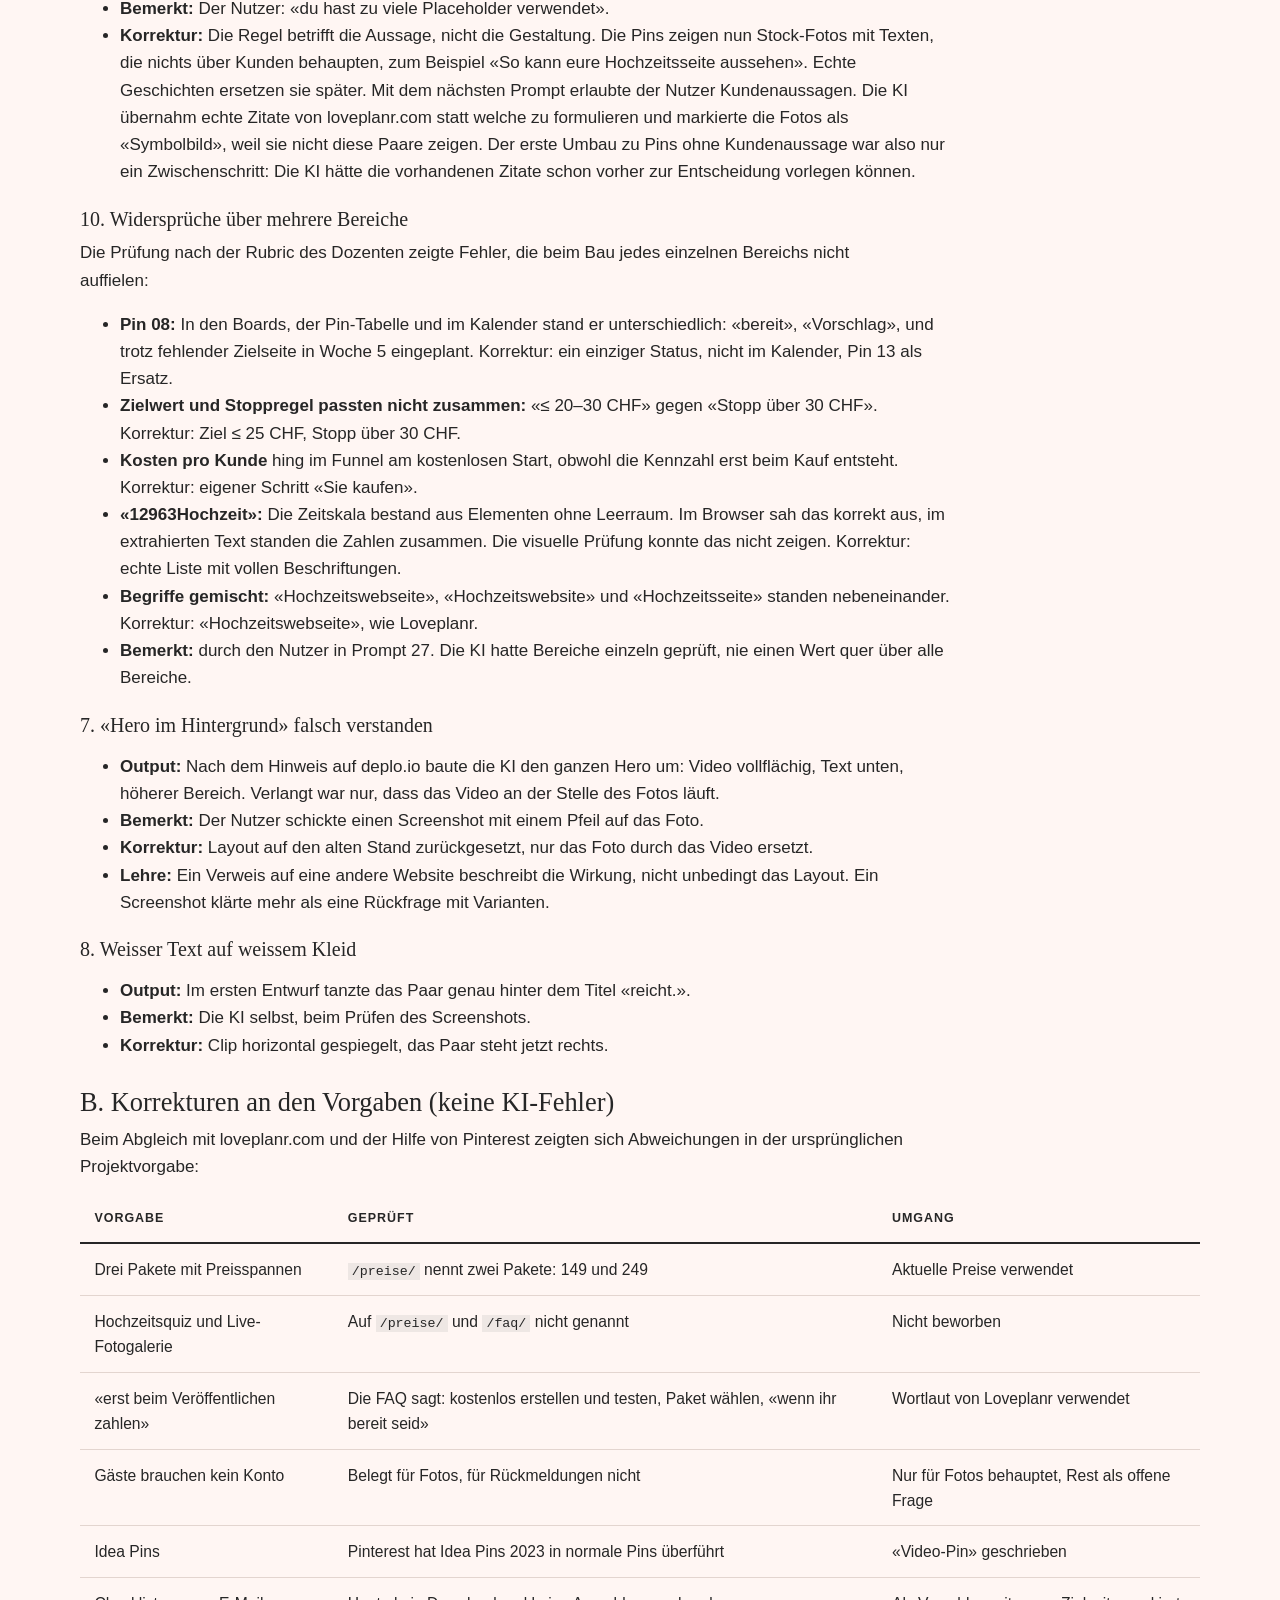
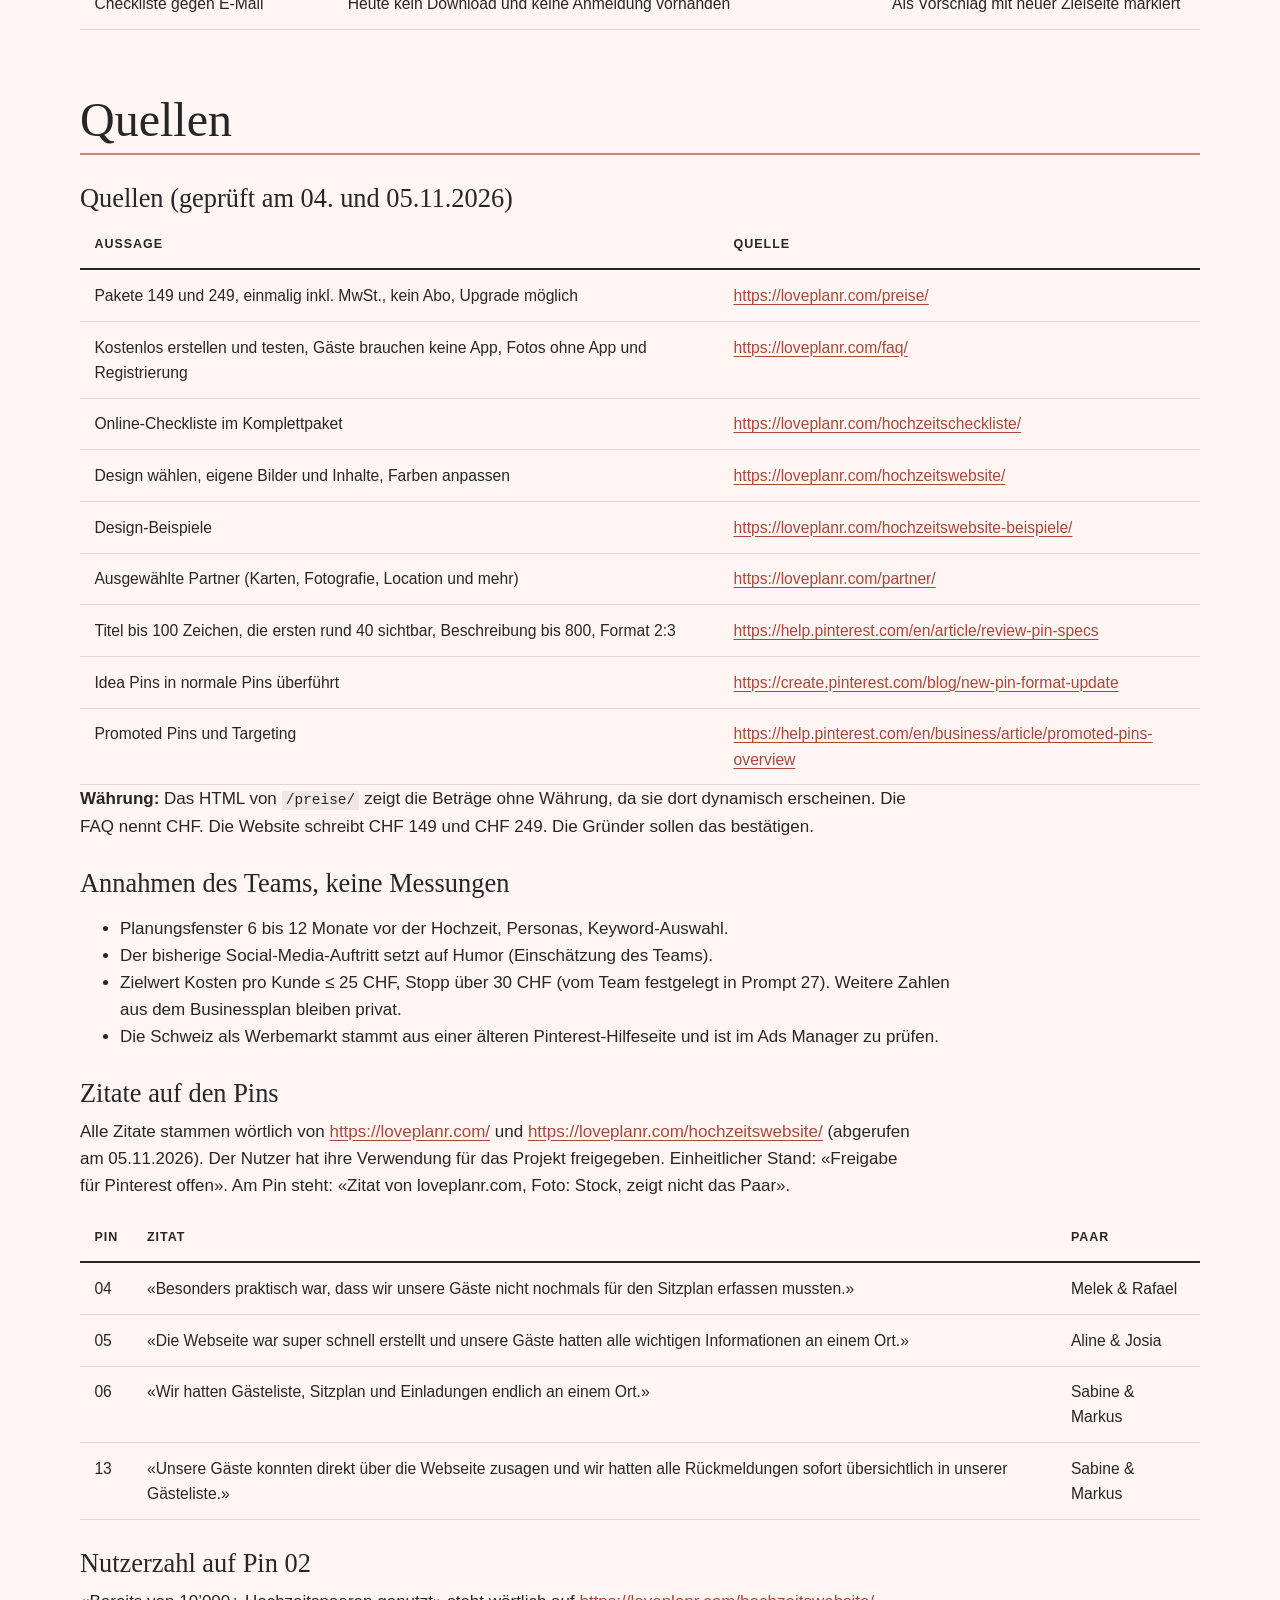
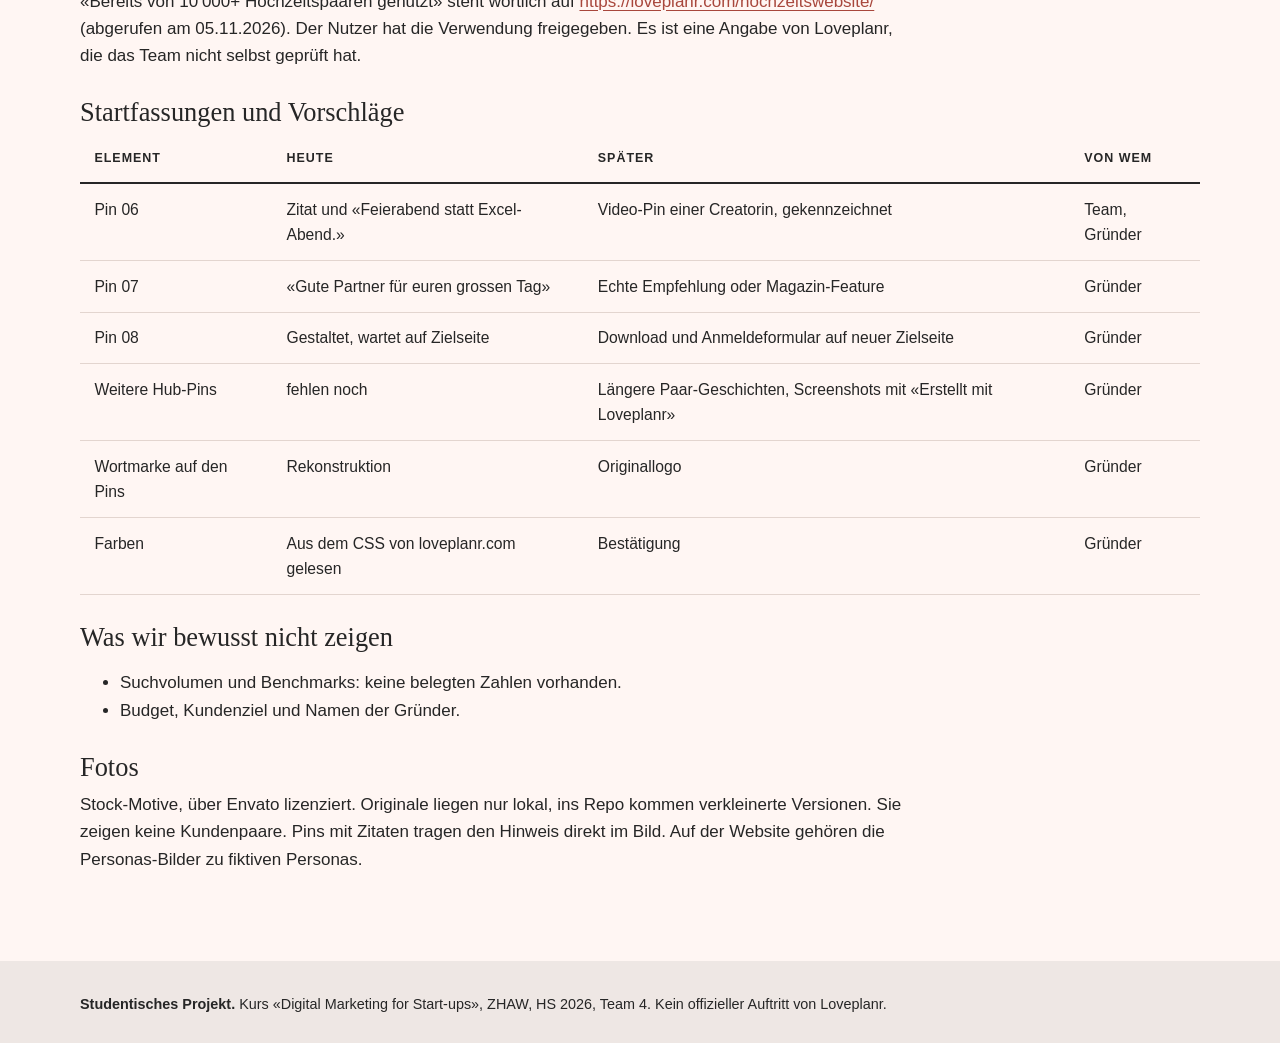
==== commit 09589d12: "Iteration 7: Ladezeit und SEO auf 100, Sitemap, Indexierung Verlangt: Geschwindigkeit nach PageSpeed" ====
--- a/prozess/index.html
+++ b/prozess/index.html
@@ -5,14 +5,14 @@
 <meta name="viewport" content="width=device-width, initial-scale=1">
 <title>Prozess: Einmal reicht. Pinterest-Kampagne für Loveplanr</title>
 <meta name="description" content="Stand der Pins, offene Punkte, Prompt-Log, AI-Fehler und Quellen der Kampagne «Einmal reicht.».">
-<meta name="robots" content="noindex">
+<link rel="canonical" href="https://xn--lve-sna.ch/prozess/">
 <link rel="icon" href="data:image/svg+xml,%3Csvg xmlns='http://www.w3.org/2000/svg' viewBox='0 0 32 29'%3E%3Cpath fill='%23db7f74' d='M16 29S0 19 0 8.5C0 3.7 3.7 0 8.3 0 11.4 0 14.3 1.7 16 4.4 17.7 1.7 20.6 0 23.7 0 28.3 0 32 3.7 32 8.5 32 19 16 29 16 29z'/%3E%3C/svg%3E">
 <link rel="stylesheet" href="../assets/site.css">
 </head>
 <body>
 <a class="skip" href="#inhalt">Zum Inhalt</a>
 <header class="top">
-  <a class="mark" href="../"><img src="../assets/img/loveplanr-logo.webp" width="598" height="66" alt="Loveplanr"><span class="mark-k">Einmal reicht<span aria-hidden="true">.</span></span></a>
+  <a class="mark" href="../"><img src="../assets/img/loveplanr-logo.webp" width="398" height="44" alt="Loveplanr"><span class="mark-k">Einmal reicht<span aria-hidden="true">.</span></span></a>
   <nav aria-label="Bereiche">
     <a href="#stand">Stand der Pins</a>
     <a href="#offen">Offene Punkte</a>
@@ -116,7 +116,19 @@
 <p>  - Das Standbild erscheint sofort, das Video wird erst danach geladen.</p>
 <p>  - Es gibt zwei Grössen: 1280 px (2,2 MB) und 720 px fürs Handy (0,8 MB). Das Video läuft ohne Ton und pausiert ausserhalb des Bildschirms.</p>
 <p>  - Bei «Bewegung reduzieren» und im Datensparmodus bleibt das Standbild stehen.</p>
-<p>  - Ein Pause-Knopf erfüllt WCAG 2.2.2 (bewegte Inhalte über 5 Sekunden müssen sich anhalten lassen).</p></section>
+<p>  - Ein Pause-Knopf erfüllt WCAG 2.2.2 (bewegte Inhalte über 5 Sekunden müssen sich anhalten lassen).</p>
+<p>Nachtrag zu Iteration 6, Prompt im Wortlaut:</p>
+<pre>noch nicht pushen, ich will doch das Bild mit dem ring.</pre>
+<ul><li><strong>Video:</strong> Der Ring-Clip (Braut zeigt den Ring und umarmt den Bräutigam) ersetzt die Drohnenaufnahme. Verwendet sind 10 Sekunden aus der Mitte, 1280 px mit 0,8 MB und 720 px mit 0,3 MB.</li><li><strong>Nicht gespiegelt:</strong> Die KI verglich beide Ausrichtungen zu vier Zeitpunkten. Ungespiegelt steht das Gesicht der Braut rechts neben dem Titel, und der Ring bleibt an der richtigen Hand.</li></ul>
+<h3>Iteration 7: Geschwindigkeit, SEO und Indexierung</h3>
+<p>Prompts im Wortlaut:</p>
+<pre>Ich will das du geschwindigkeit und design optimierst, bez. Design will ich das du local host öffnest und vorschläge machst, wie wir das Design noch verbessern können. Ausserdem verwende Marketing skills /skills marketing und schaue wo noch optimiert werden kann.</pre>
+<pre>[Drei Screenshots von PageSpeed Insights: Leistung 100, SEO 63, Agentisches Browsing 2/3] optimiere gemäss pagespeed index (anbei URL https://pagespeed.web.dev/analysis/https-xn--lve-sna-ch/r4t2ctgy28?form_factor=desktop SEO soll auch auf 100) führe indexierung durch, erstelle eine sitemap</pre>
+<p>Ergebnis (Lighthouse 12.6.1, lokal, Handy-Profil):</p>
+<ul><li><strong>Leistung Handy 79 → 100:</strong></li></ul>
+<p>  - Das Video startet erst nach dem Laden der Seite. Vorher blockierte das Dekodieren 834 ms lang die Seite (Total Blocking Time 900 ms → 0 ms).</p>
+<p>  - Die Pins haben neu eine 300-px-Variante mit <code>srcset</code>, und das Logo ist auf doppelte Anzeigegrösse verkleinert.</p>
+<ul><li><strong>SEO 63 → 100:</strong> <code>noindex</code> entfernt. Das war bisher ein bewusster Entscheid, der Nutzer will die Seite jetzt indexieren lassen. Neu sind <code>canonical</code>, <code>robots.txt</code>, <code>sitemap.xml</code> und strukturierte Daten (WebSite) mit dem Hinweis «Kein offizieller Auftritt von Loveplanr».</li><li><strong>Agentisches Browsing:</strong> <code>llms.txt</code> mit einer Kurzbeschreibung und den beiden Seiten.</li><li><strong>Indexierung:</strong> IndexNow-Schlüssel für Bing und Yandex. Google braucht die Search Console, und dort muss der Nutzer die Domain selbst bestätigen.</li><li><strong>Nicht änderbar:</strong> Komprimierung und Cache-Dauer legt GitHub Pages fest.</li></ul></section>
 <section id="fehler"><h2>AI-Fehler</h2><p>Hier stehen nur Fehler, die wirklich vorkamen, mit Output, Entdeckung und Korrektur. Teil A betrifft den Output der KI. Teil B betrifft Vorgaben, die sich beim Prüfen als veraltet oder ungenau zeigten. Das sind keine KI-Fehler.</p>
 <h3>A. Fehler der KI</h3>
 <h4>1. Login, der das Firmenkonto mit einbezogen hätte</h4>
--- a/assets/site.css
+++ b/assets/site.css
@@ -47,7 +47,7 @@
 
 /* Hero */
 .hero{position:relative;min-height:min(68vh,620px);display:flex;flex-direction:column;justify-content:center;background:var(--ink);overflow:hidden}
-.hero .bg img,.hero .bg video{object-position:40% 40%;transform:scaleX(-1)}
+.hero .bg img,.hero .bg video{object-position:50% 35%}
 .hero .bg::after{background:linear-gradient(90deg,rgba(25,18,16,.78),rgba(25,18,16,.45) 42%,rgba(25,18,16,0) 68%)}
 .hero-txt{position:relative;z-index:1;color:#fff;max-width:37rem;padding:clamp(2rem,5vw,3.5rem) clamp(1.15rem,6vw,5rem)}
 .hero h1{font-size:clamp(4.2rem,11vw,8.5rem);line-height:.96;letter-spacing:-.015em;margin-bottom:1.25rem}
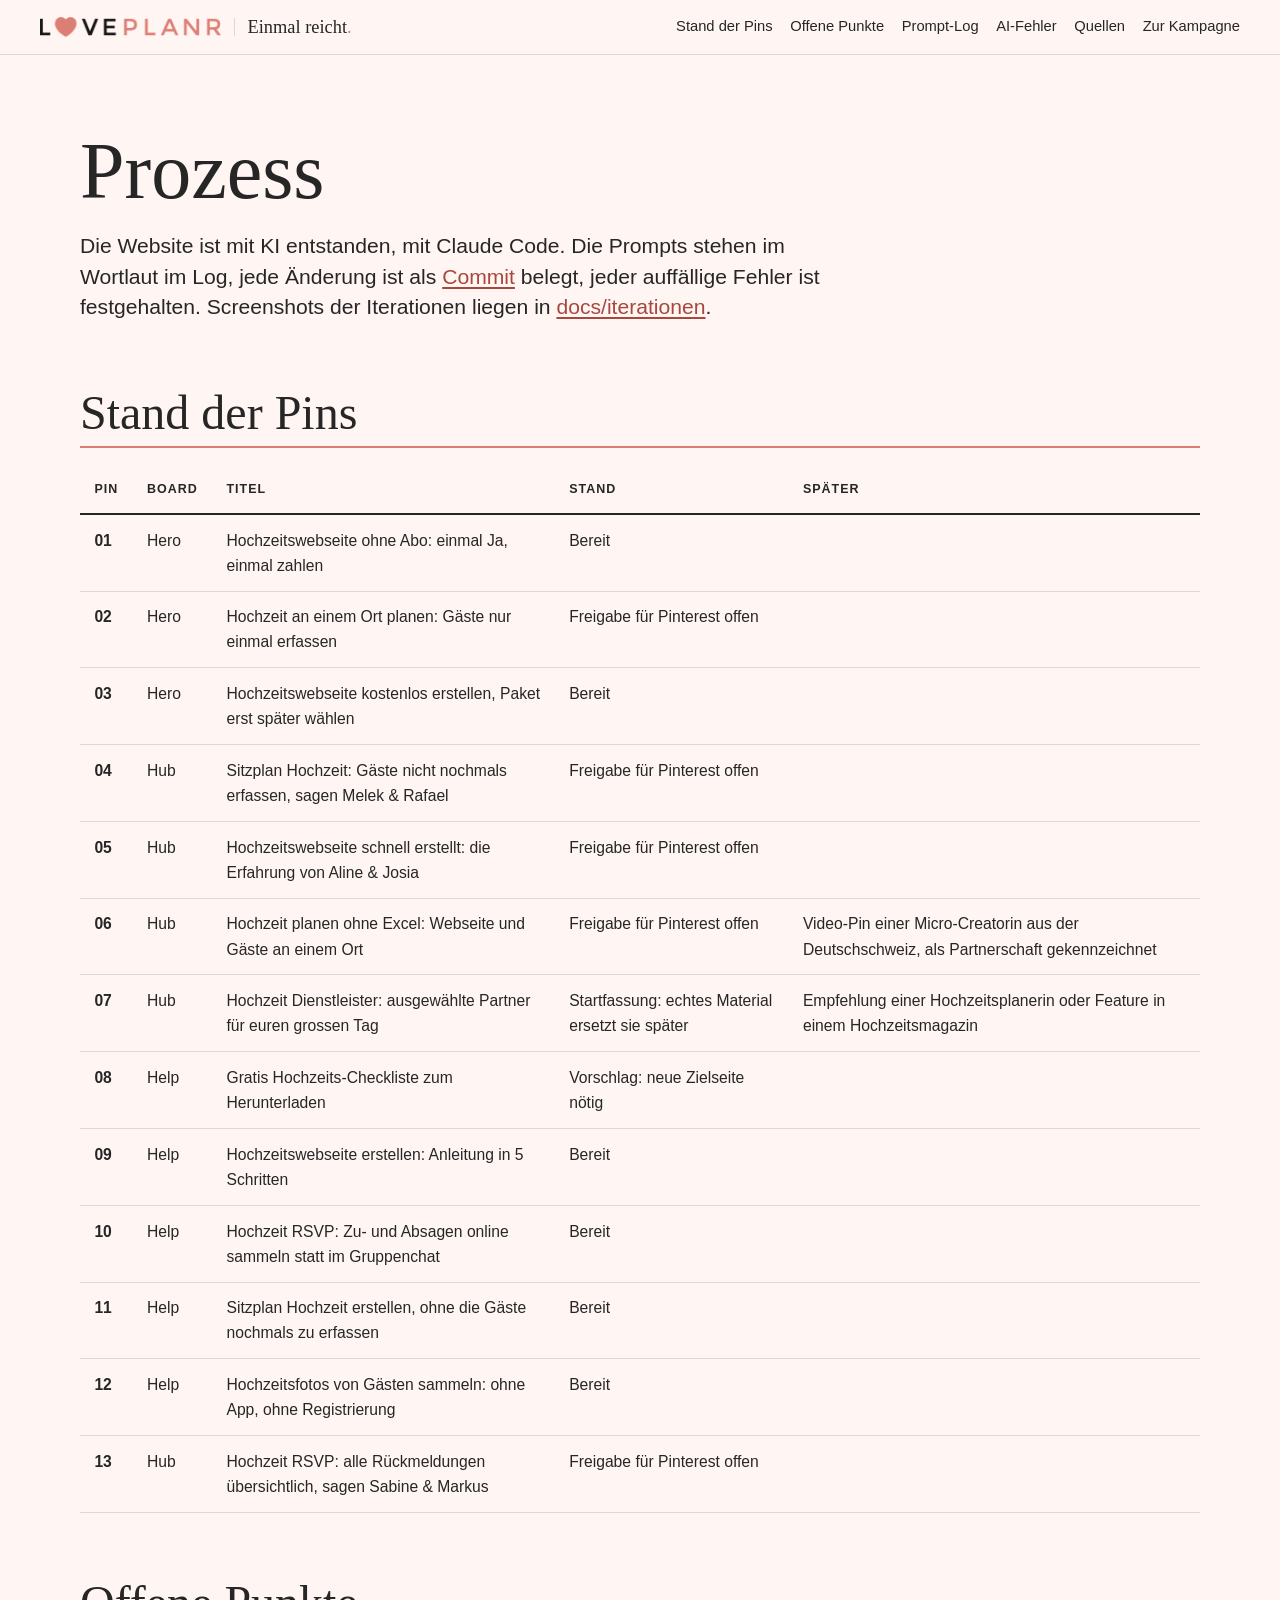
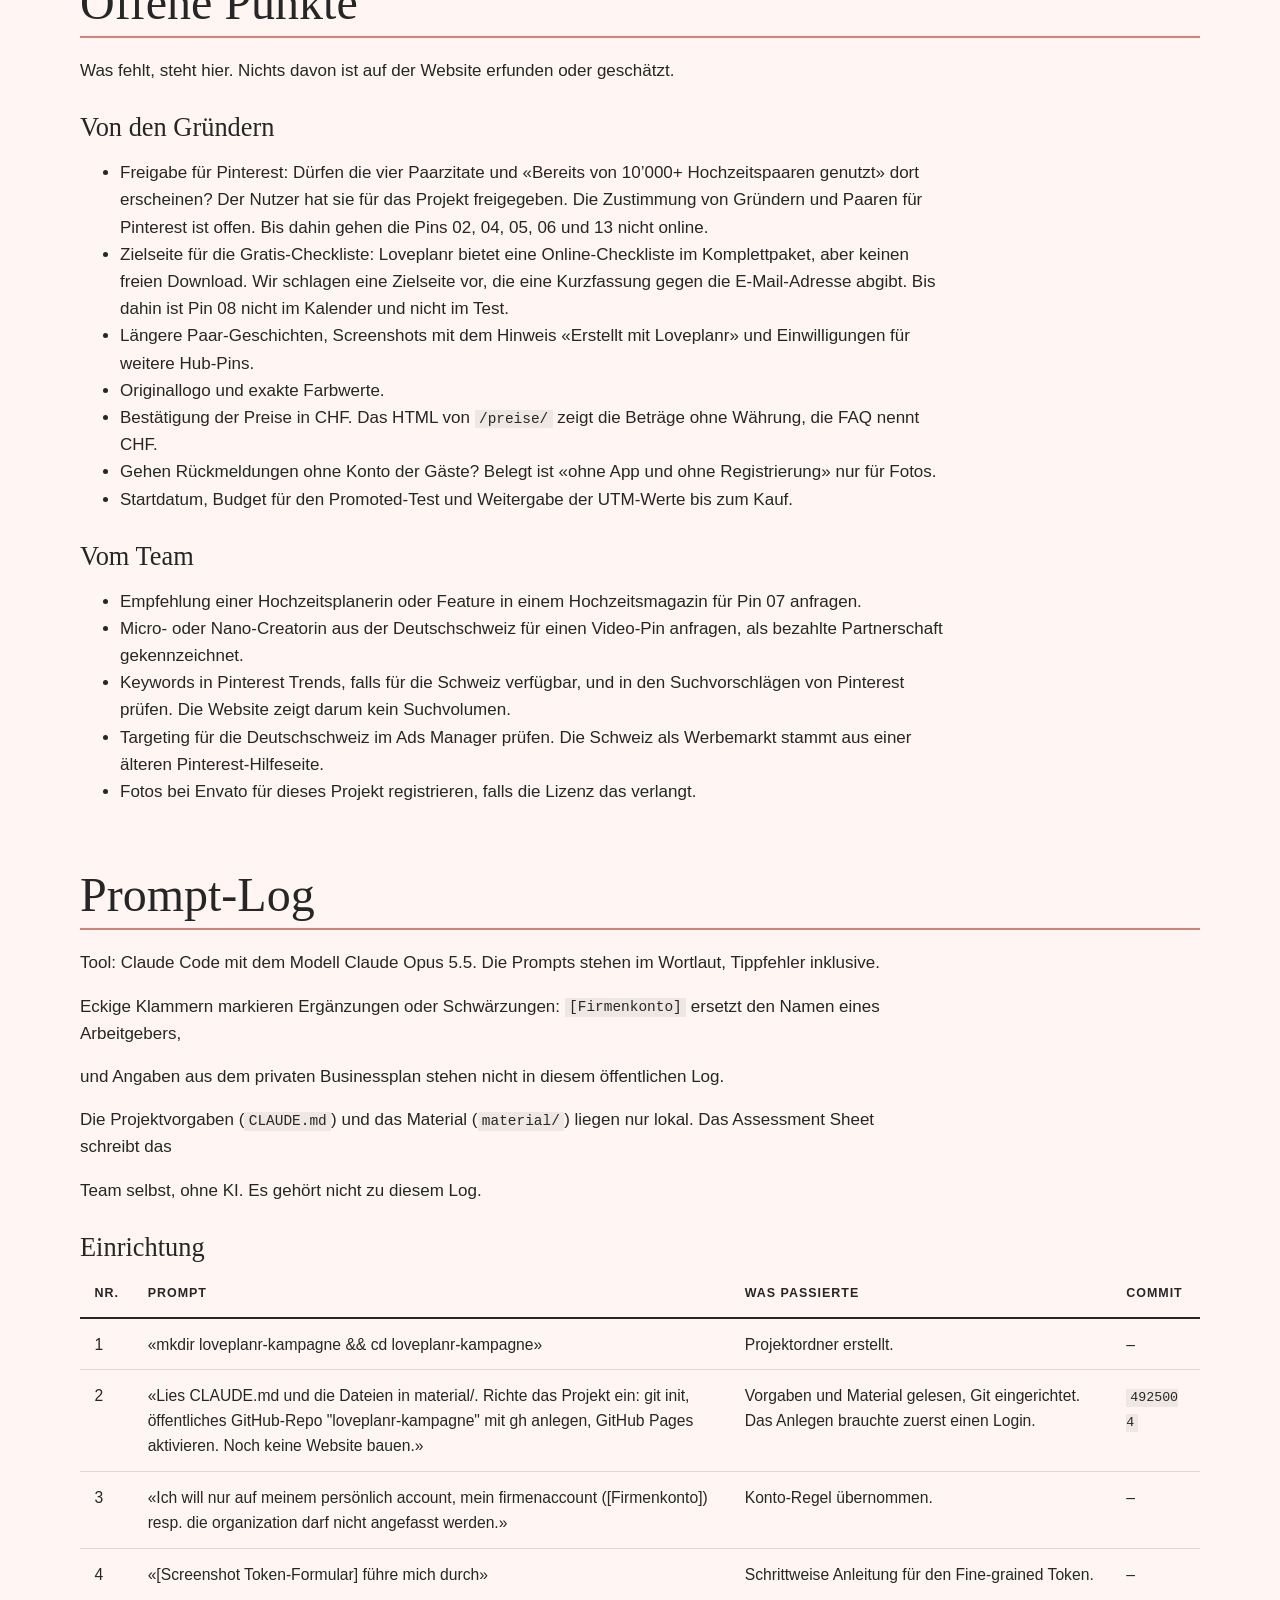
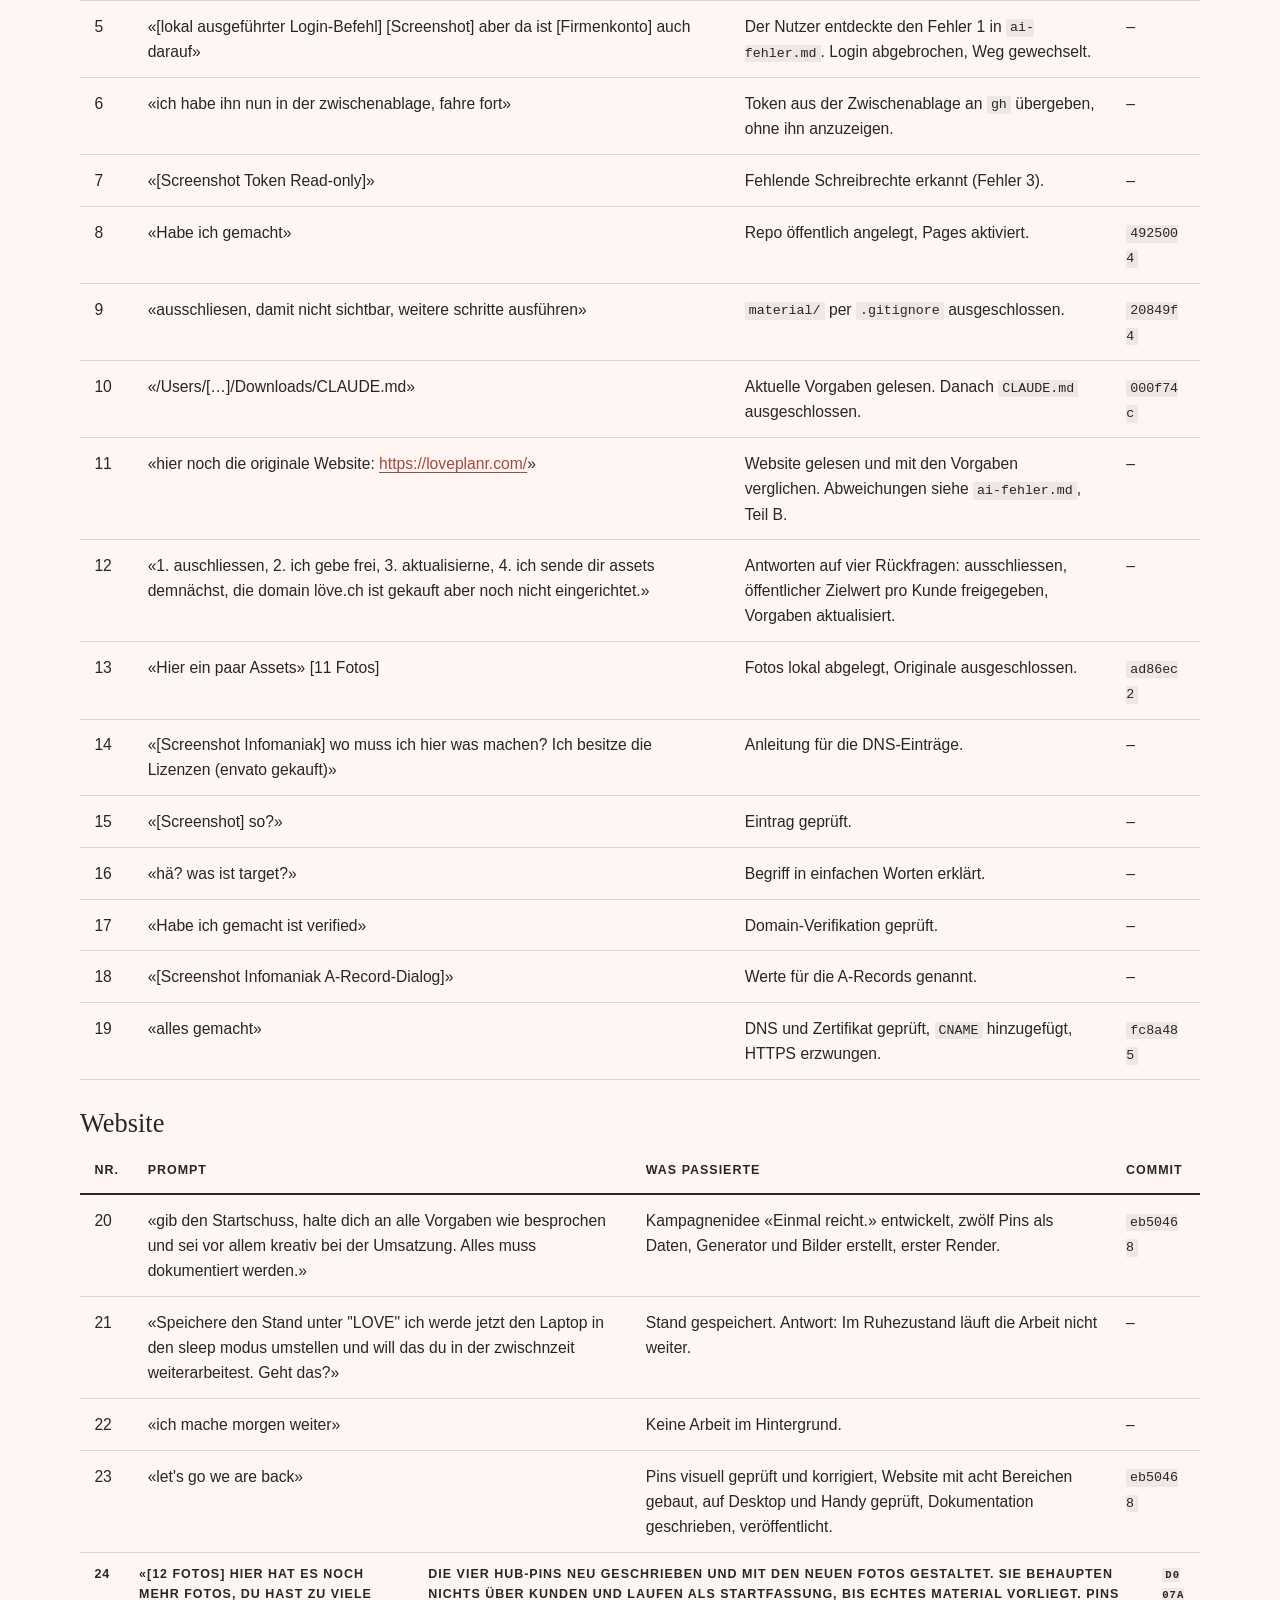
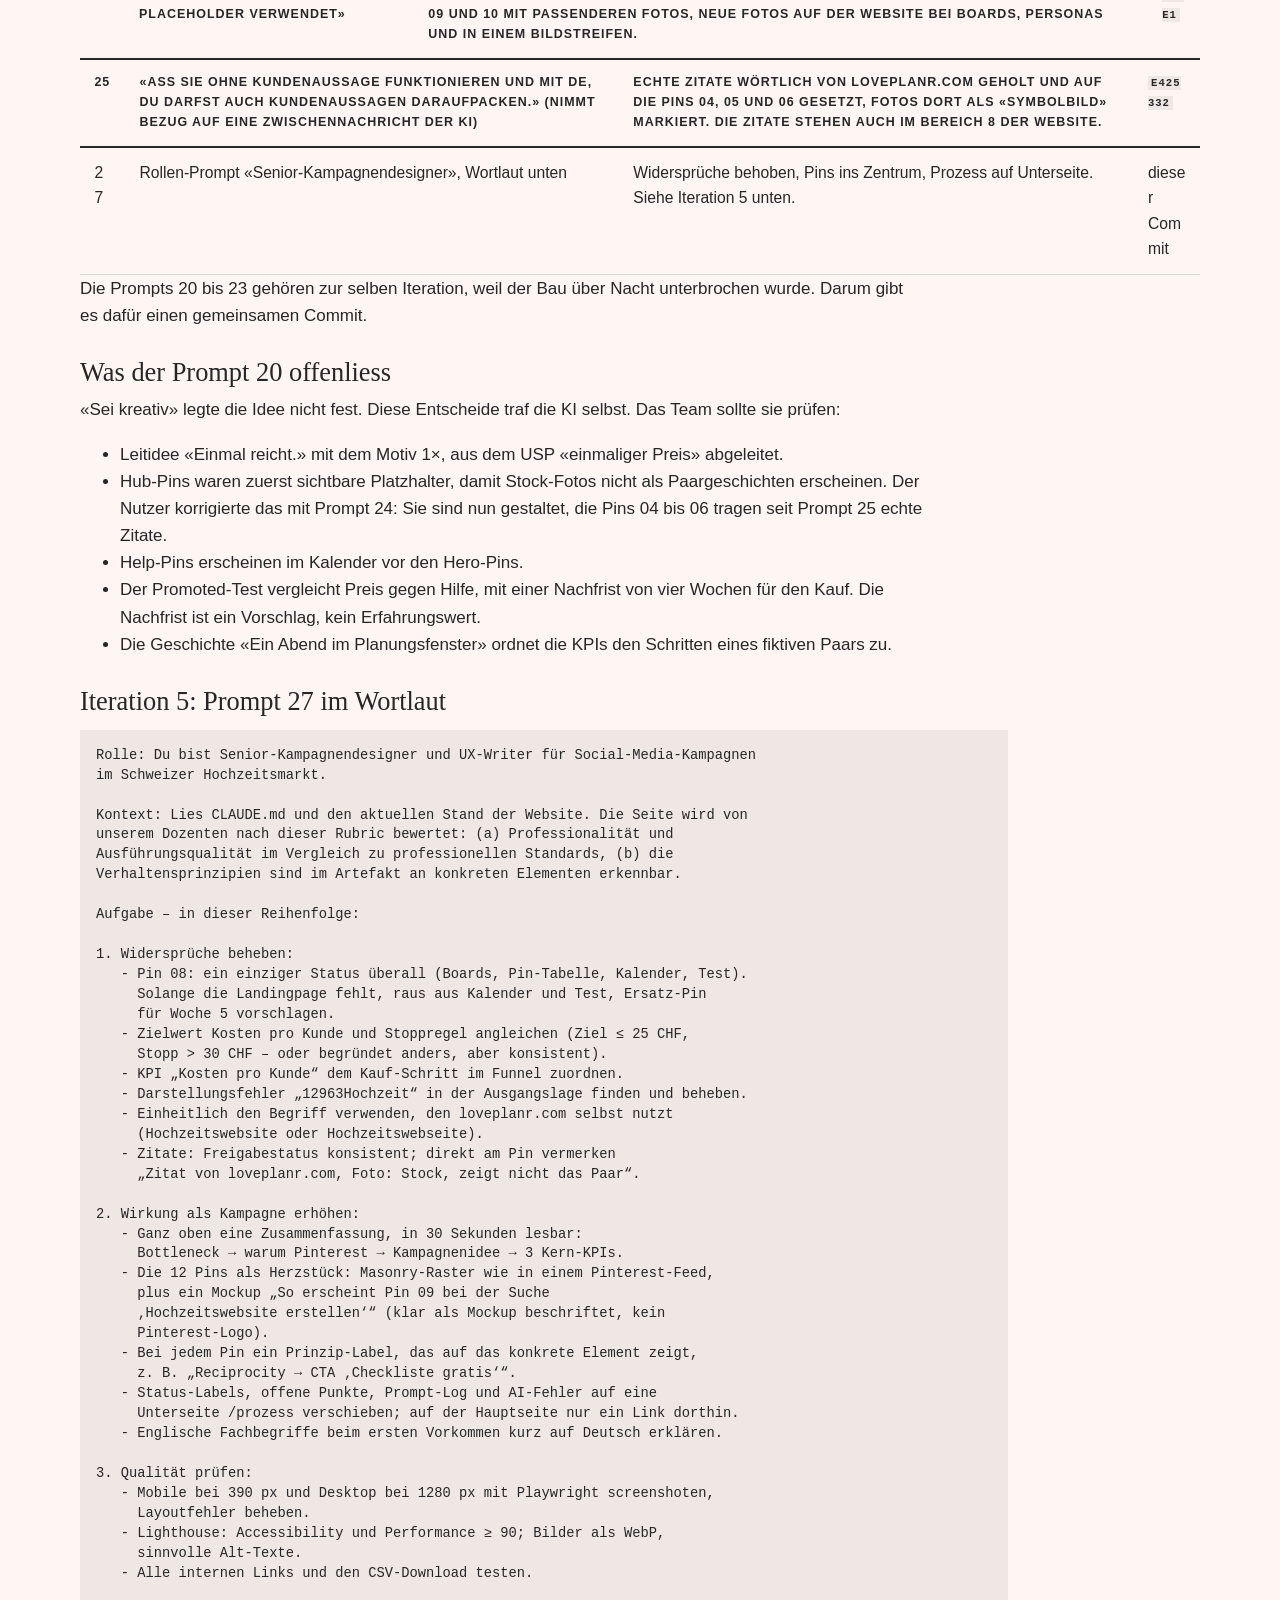
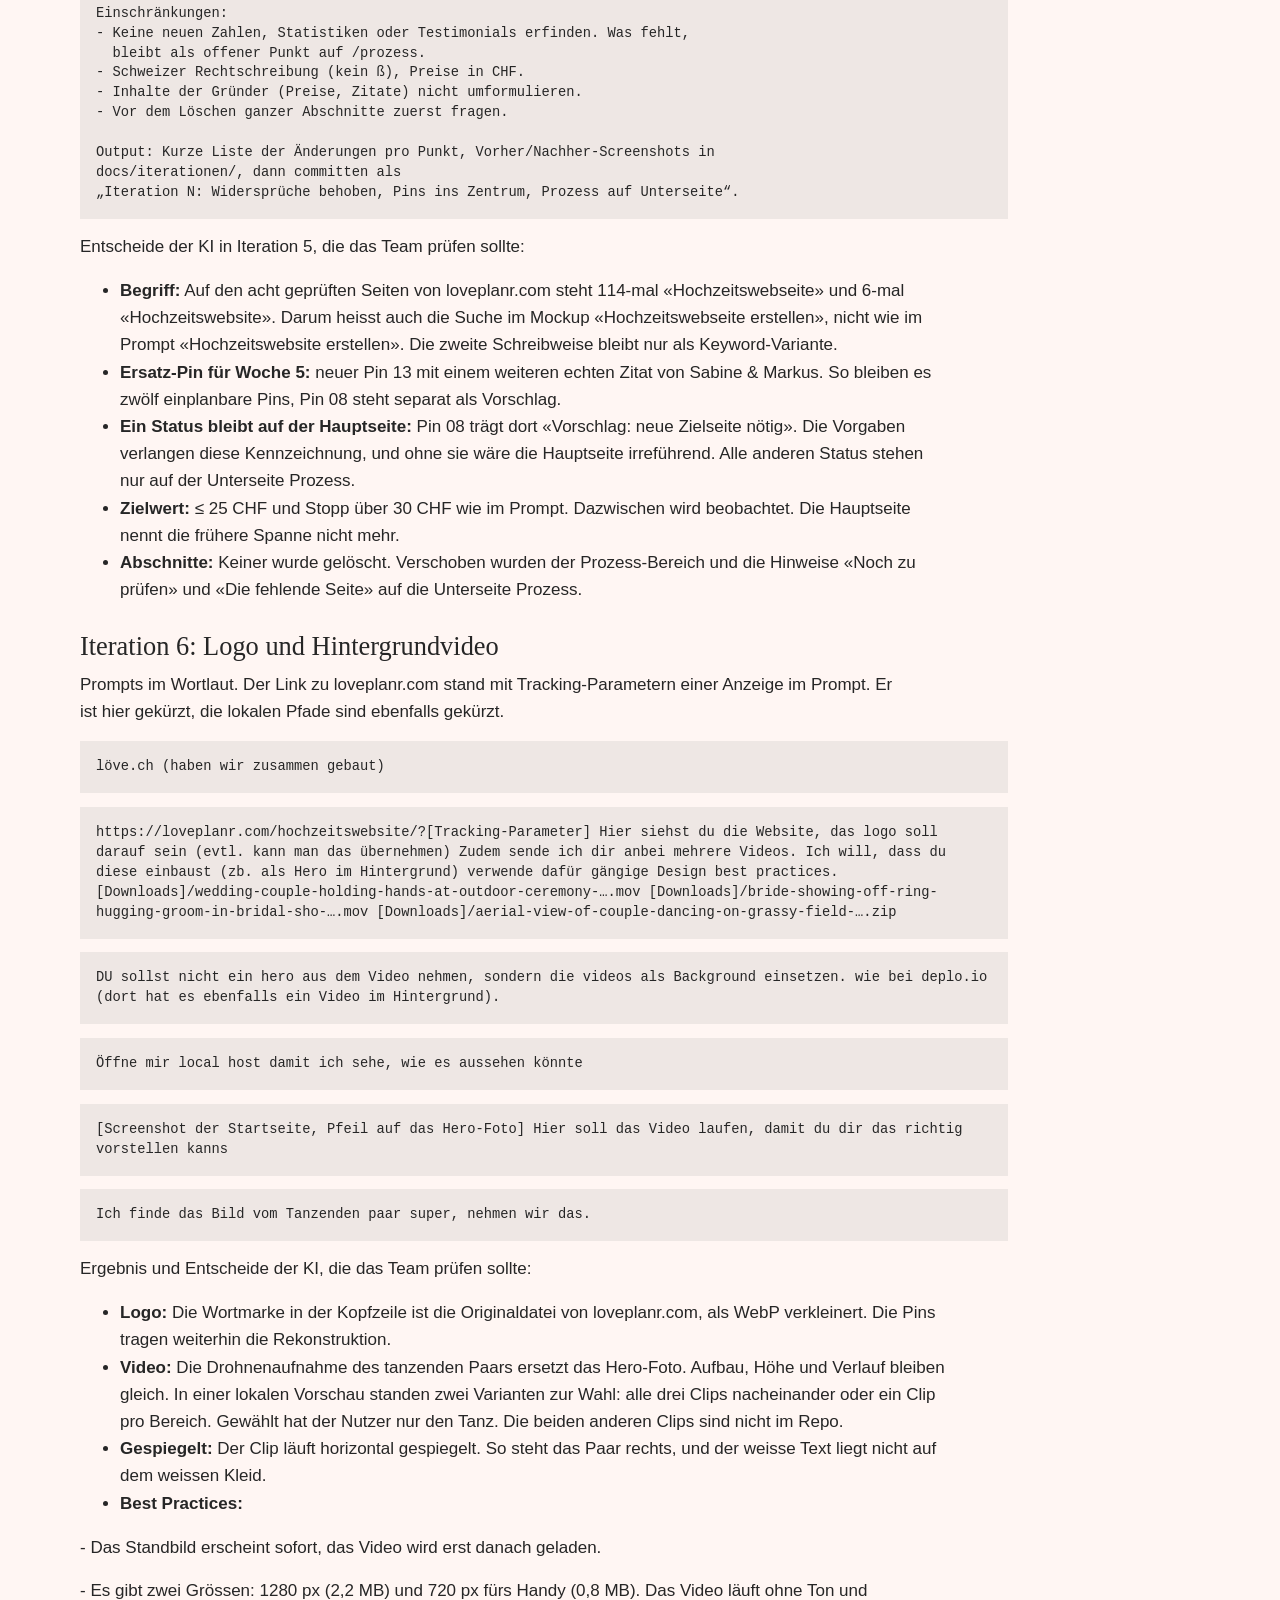
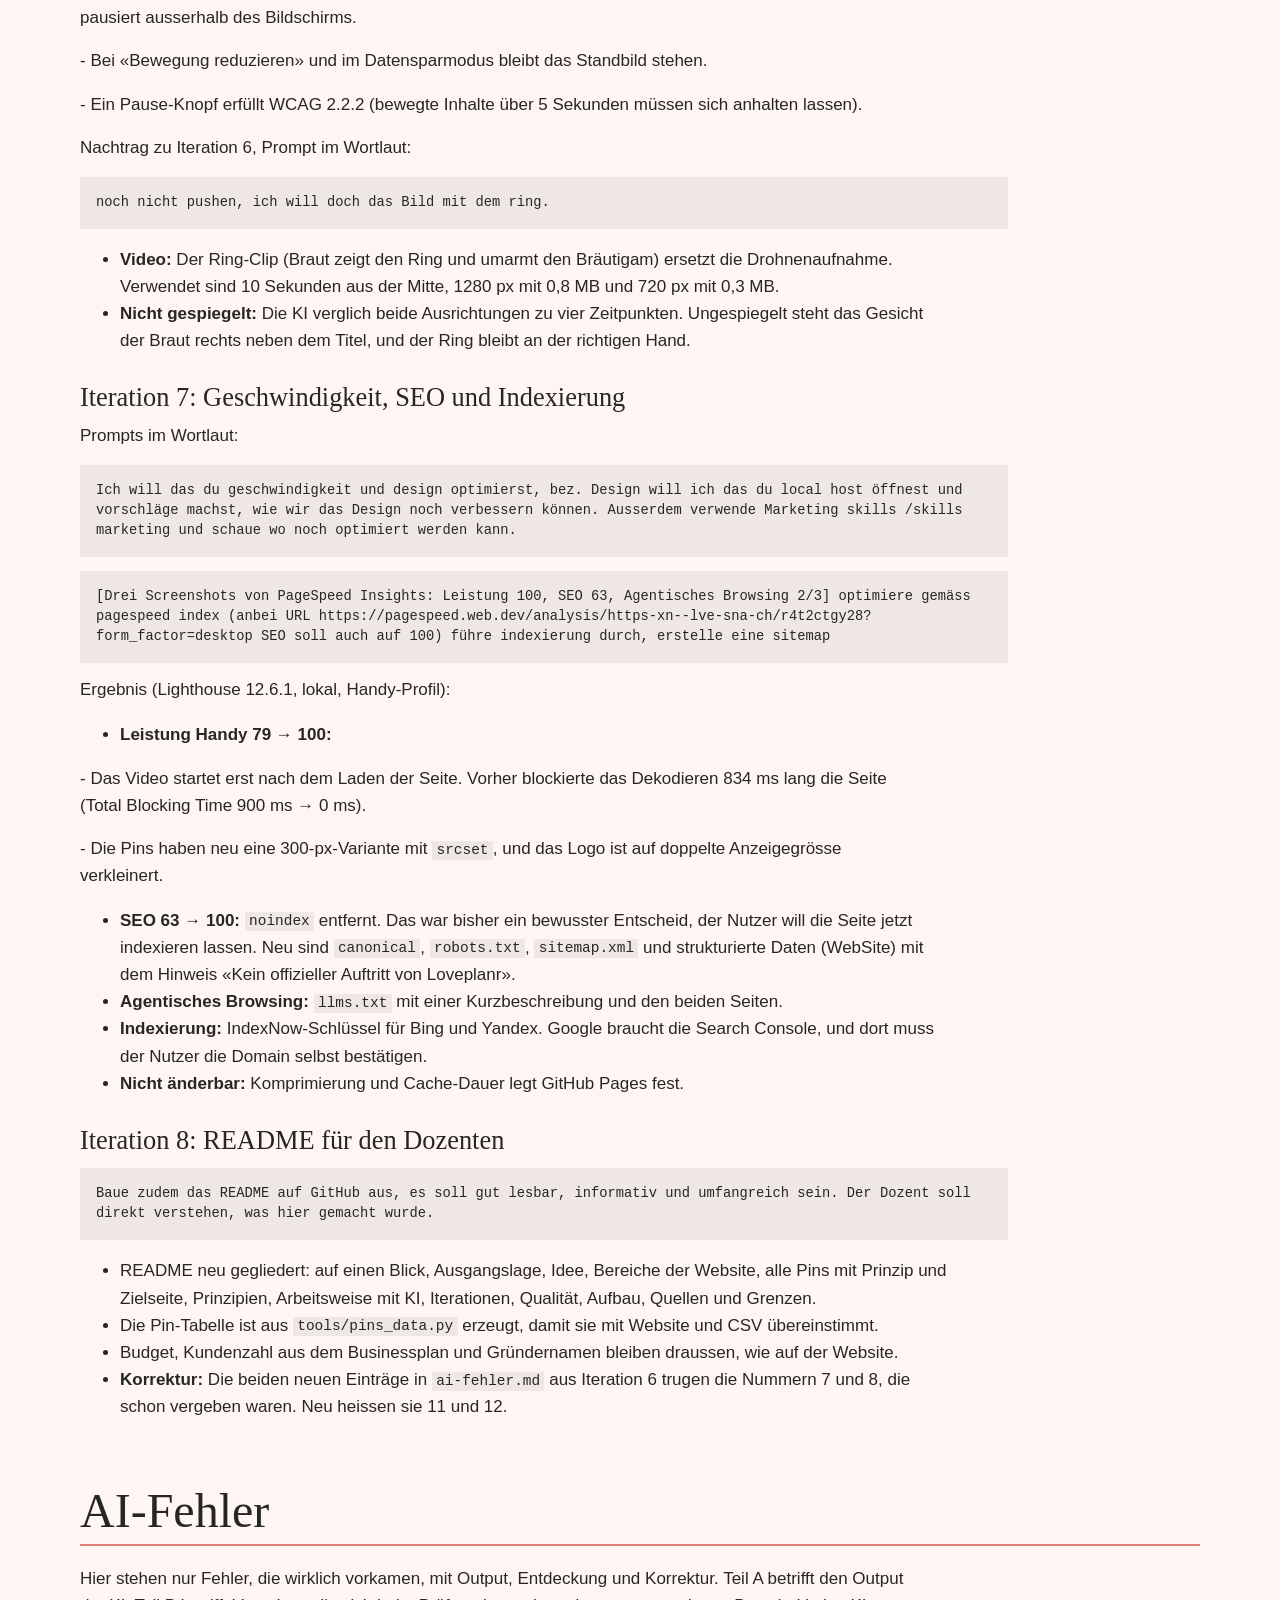
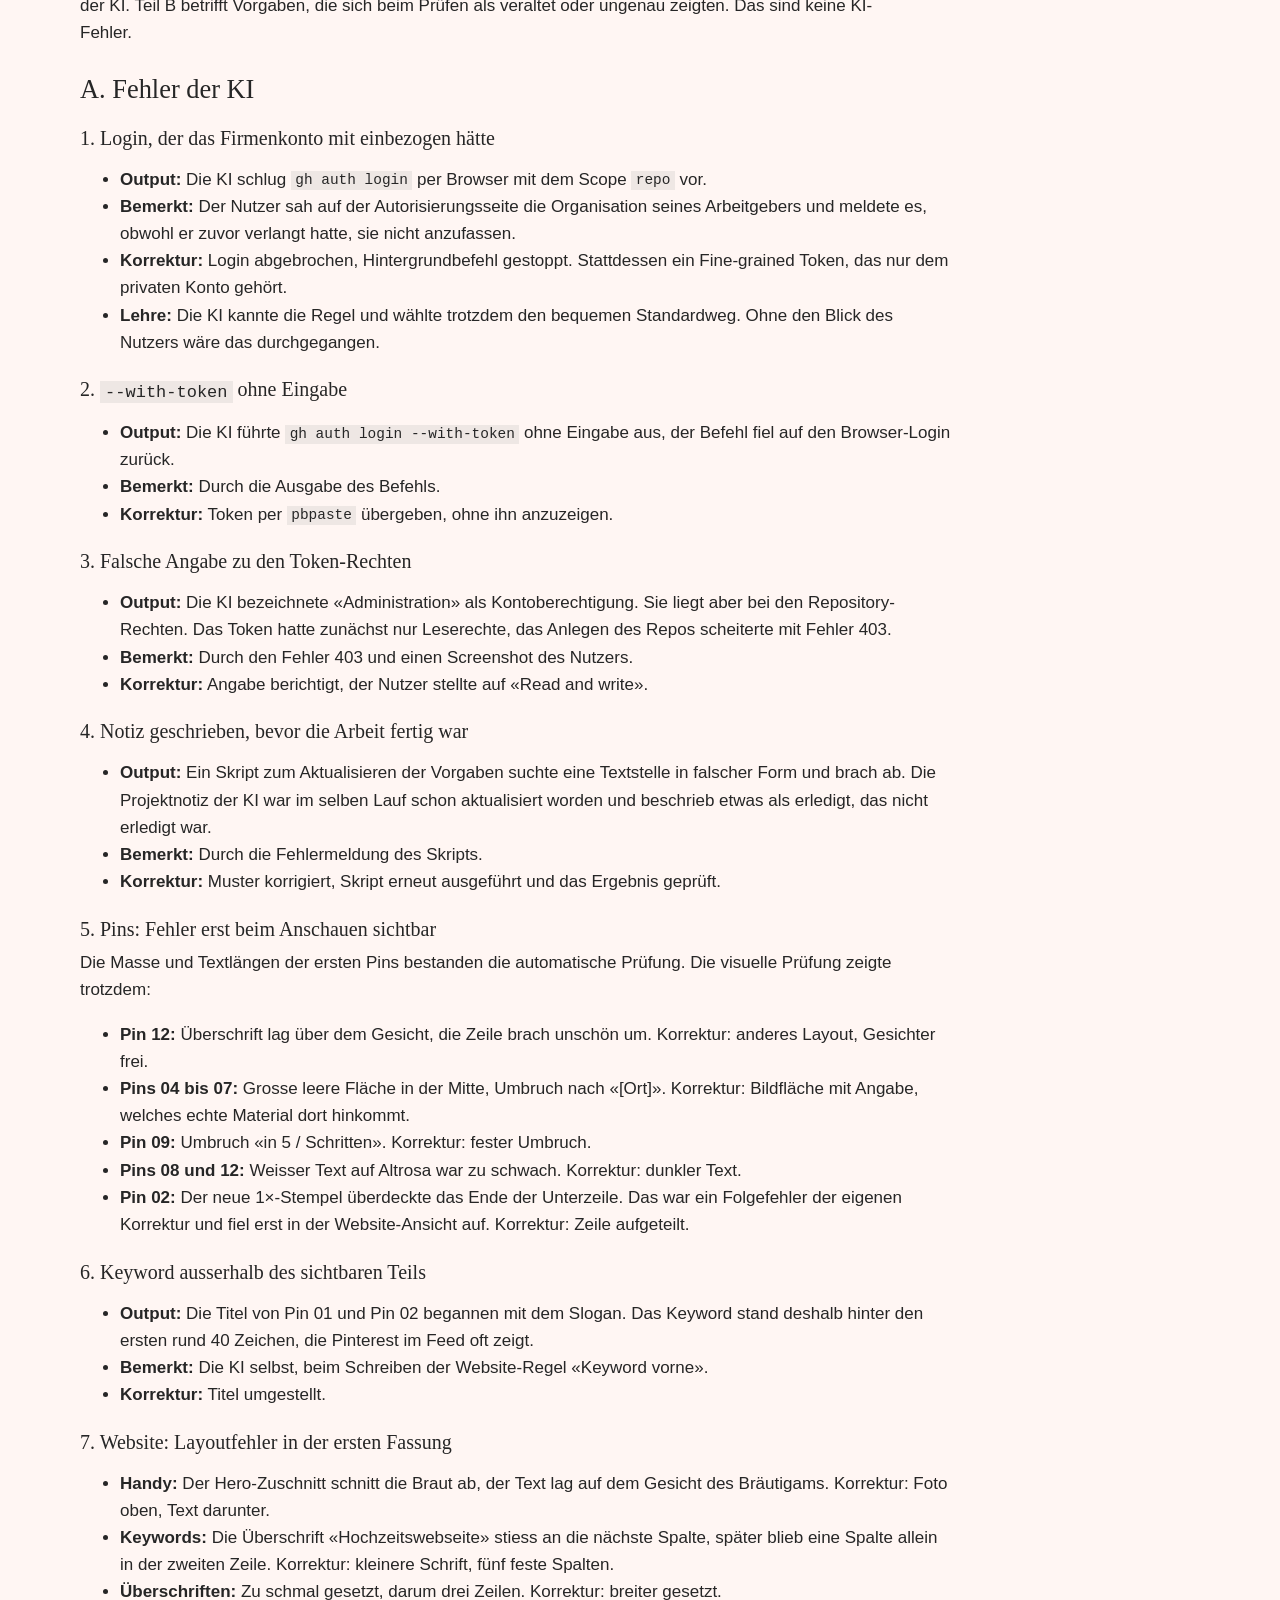
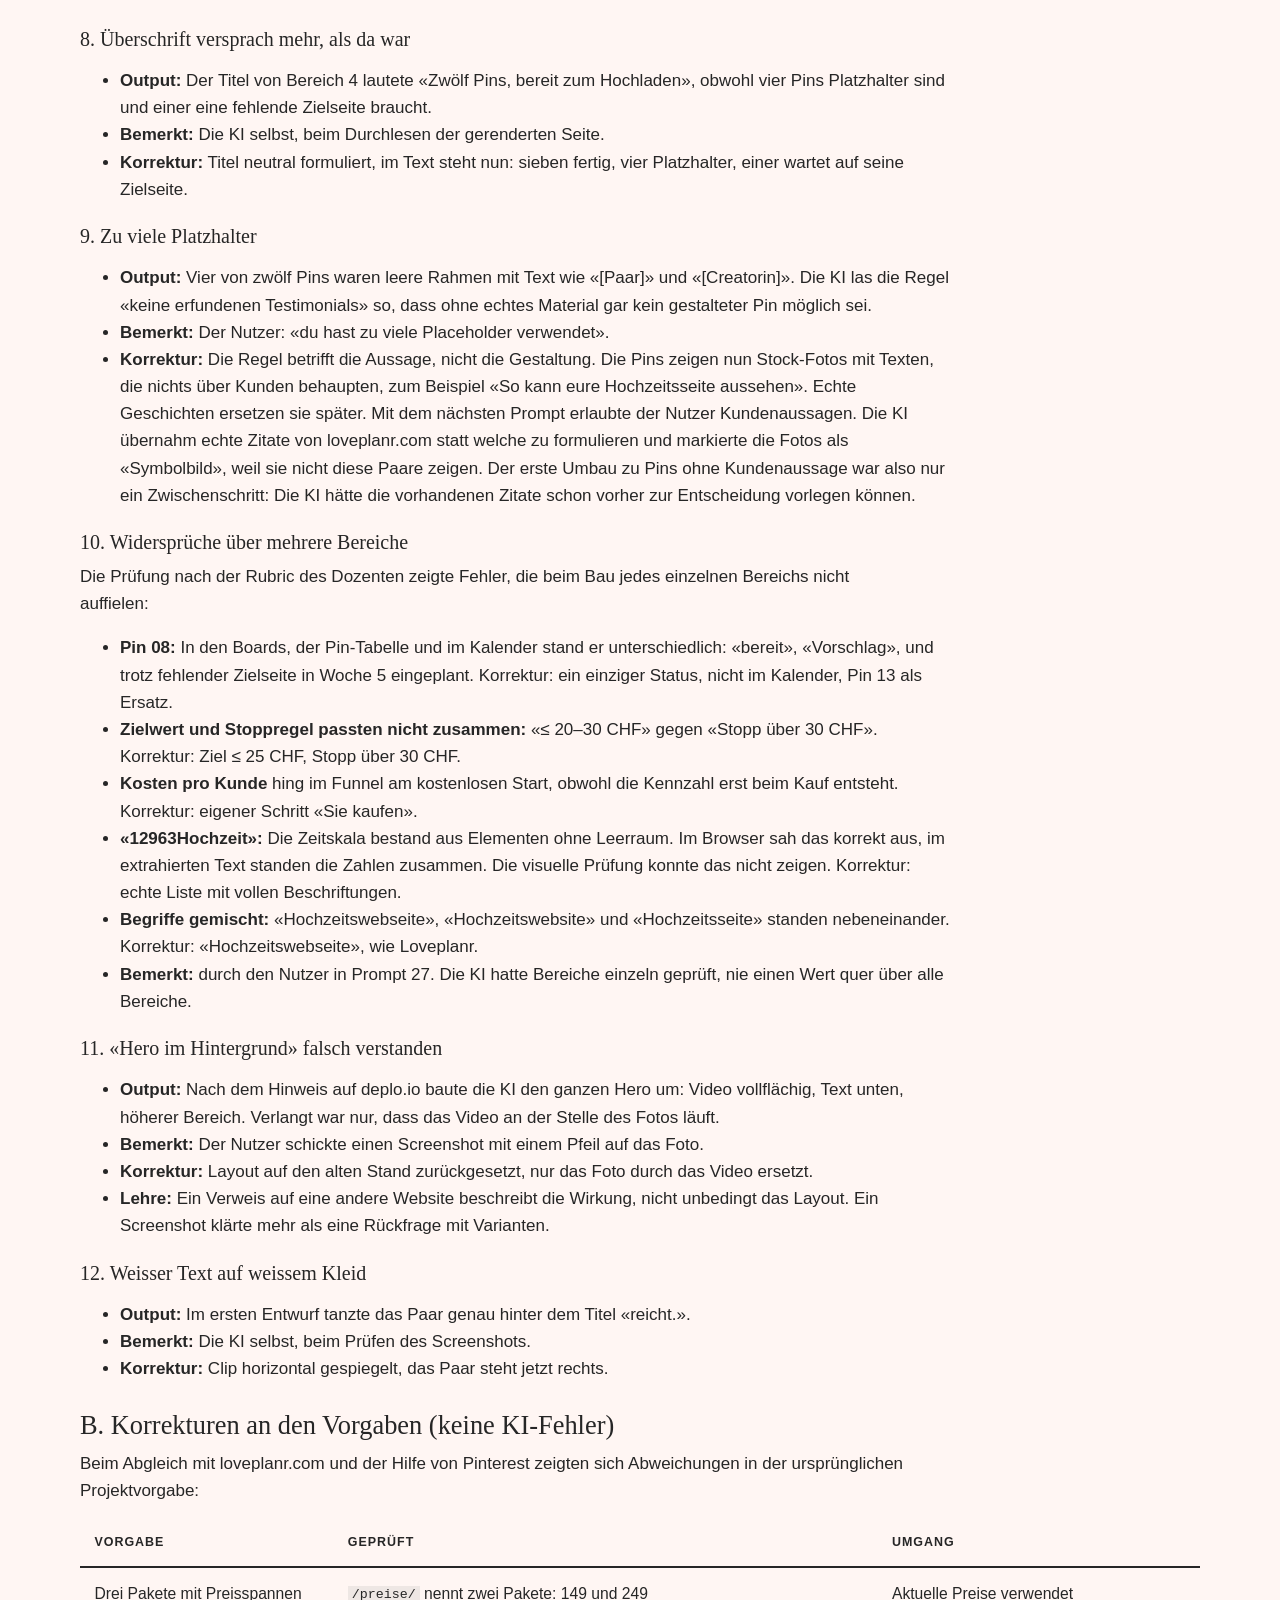
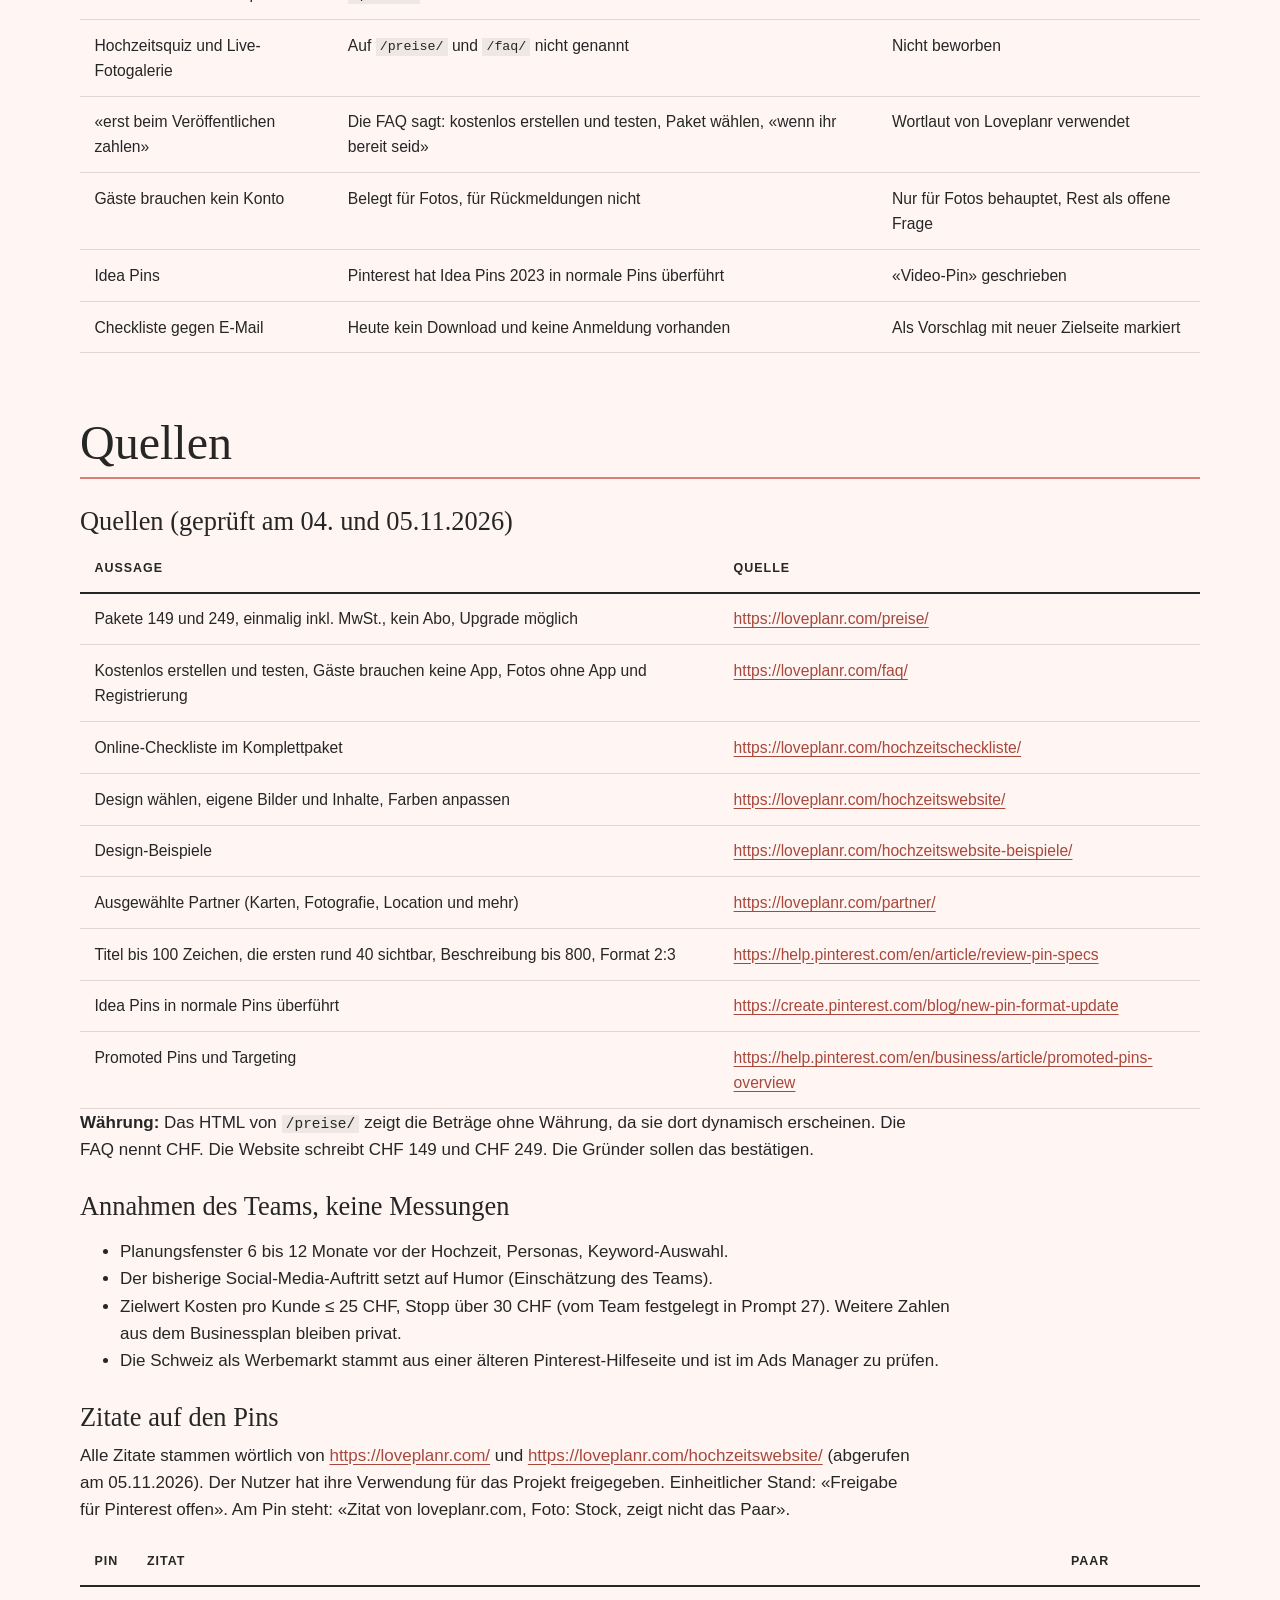
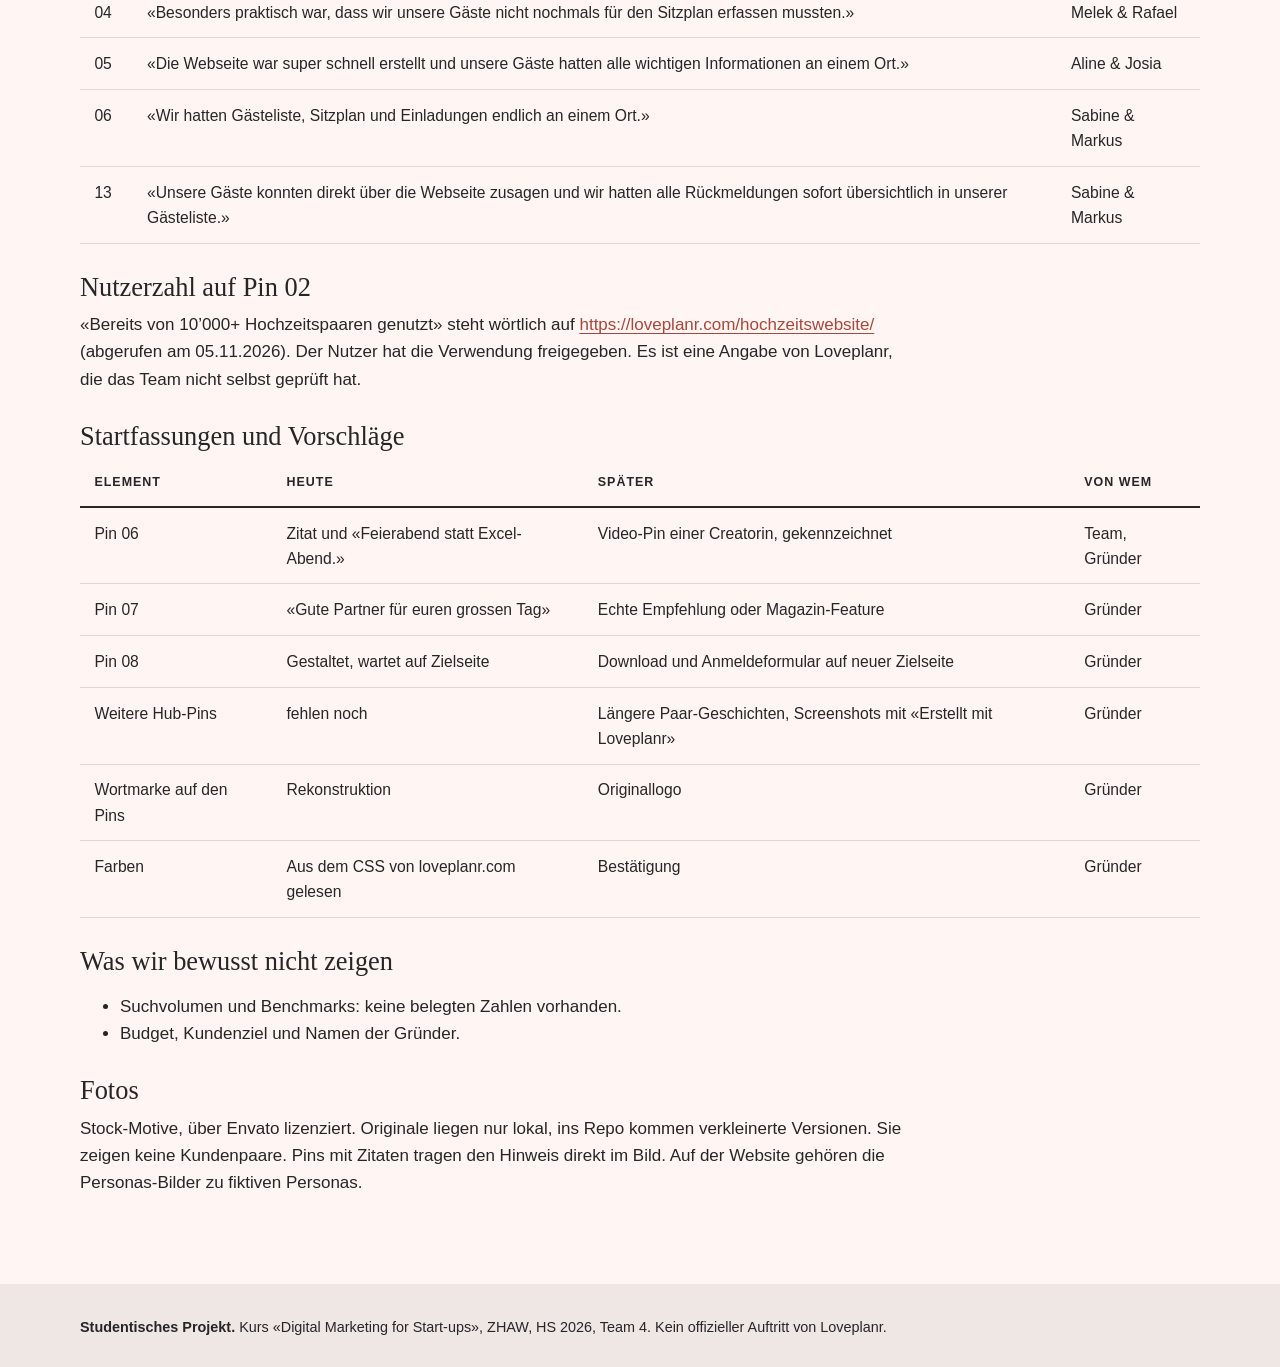
==== commit dfc2c94c: "Iteration 8: README für den Dozenten ausgebaut Verlangt: README gut lesbar, informativ und umfangrei" ====
--- a/prozess/index.html
+++ b/prozess/index.html
@@ -128,7 +128,10 @@
 <ul><li><strong>Leistung Handy 79 → 100:</strong></li></ul>
 <p>  - Das Video startet erst nach dem Laden der Seite. Vorher blockierte das Dekodieren 834 ms lang die Seite (Total Blocking Time 900 ms → 0 ms).</p>
 <p>  - Die Pins haben neu eine 300-px-Variante mit <code>srcset</code>, und das Logo ist auf doppelte Anzeigegrösse verkleinert.</p>
-<ul><li><strong>SEO 63 → 100:</strong> <code>noindex</code> entfernt. Das war bisher ein bewusster Entscheid, der Nutzer will die Seite jetzt indexieren lassen. Neu sind <code>canonical</code>, <code>robots.txt</code>, <code>sitemap.xml</code> und strukturierte Daten (WebSite) mit dem Hinweis «Kein offizieller Auftritt von Loveplanr».</li><li><strong>Agentisches Browsing:</strong> <code>llms.txt</code> mit einer Kurzbeschreibung und den beiden Seiten.</li><li><strong>Indexierung:</strong> IndexNow-Schlüssel für Bing und Yandex. Google braucht die Search Console, und dort muss der Nutzer die Domain selbst bestätigen.</li><li><strong>Nicht änderbar:</strong> Komprimierung und Cache-Dauer legt GitHub Pages fest.</li></ul></section>
+<ul><li><strong>SEO 63 → 100:</strong> <code>noindex</code> entfernt. Das war bisher ein bewusster Entscheid, der Nutzer will die Seite jetzt indexieren lassen. Neu sind <code>canonical</code>, <code>robots.txt</code>, <code>sitemap.xml</code> und strukturierte Daten (WebSite) mit dem Hinweis «Kein offizieller Auftritt von Loveplanr».</li><li><strong>Agentisches Browsing:</strong> <code>llms.txt</code> mit einer Kurzbeschreibung und den beiden Seiten.</li><li><strong>Indexierung:</strong> IndexNow-Schlüssel für Bing und Yandex. Google braucht die Search Console, und dort muss der Nutzer die Domain selbst bestätigen.</li><li><strong>Nicht änderbar:</strong> Komprimierung und Cache-Dauer legt GitHub Pages fest.</li></ul>
+<h3>Iteration 8: README für den Dozenten</h3>
+<pre>Baue zudem das README auf GitHub aus, es soll gut lesbar, informativ und umfangreich sein. Der Dozent soll direkt verstehen, was hier gemacht wurde.</pre>
+<ul><li>README neu gegliedert: auf einen Blick, Ausgangslage, Idee, Bereiche der Website, alle Pins mit Prinzip und Zielseite, Prinzipien, Arbeitsweise mit KI, Iterationen, Qualität, Aufbau, Quellen und Grenzen.</li><li>Die Pin-Tabelle ist aus <code>tools/pins_data.py</code> erzeugt, damit sie mit Website und CSV übereinstimmt.</li><li>Budget, Kundenzahl aus dem Businessplan und Gründernamen bleiben draussen, wie auf der Website.</li><li><strong>Korrektur:</strong> Die beiden neuen Einträge in <code>ai-fehler.md</code> aus Iteration 6 trugen die Nummern 7 und 8, die schon vergeben waren. Neu heissen sie 11 und 12.</li></ul></section>
 <section id="fehler"><h2>AI-Fehler</h2><p>Hier stehen nur Fehler, die wirklich vorkamen, mit Output, Entdeckung und Korrektur. Teil A betrifft den Output der KI. Teil B betrifft Vorgaben, die sich beim Prüfen als veraltet oder ungenau zeigten. Das sind keine KI-Fehler.</p>
 <h3>A. Fehler der KI</h3>
 <h4>1. Login, der das Firmenkonto mit einbezogen hätte</h4>
@@ -153,9 +156,9 @@
 <h4>10. Widersprüche über mehrere Bereiche</h4>
 <p>Die Prüfung nach der Rubric des Dozenten zeigte Fehler, die beim Bau jedes einzelnen Bereichs nicht auffielen:</p>
 <ul><li><strong>Pin 08:</strong> In den Boards, der Pin-Tabelle und im Kalender stand er unterschiedlich: «bereit», «Vorschlag», und trotz fehlender Zielseite in Woche 5 eingeplant. Korrektur: ein einziger Status, nicht im Kalender, Pin 13 als Ersatz.</li><li><strong>Zielwert und Stoppregel passten nicht zusammen:</strong> «≤ 20–30 CHF» gegen «Stopp über 30 CHF». Korrektur: Ziel ≤ 25 CHF, Stopp über 30 CHF.</li><li><strong>Kosten pro Kunde</strong> hing im Funnel am kostenlosen Start, obwohl die Kennzahl erst beim Kauf entsteht. Korrektur: eigener Schritt «Sie kaufen».</li><li><strong>«12963Hochzeit»:</strong> Die Zeitskala bestand aus Elementen ohne Leerraum. Im Browser sah das korrekt aus, im extrahierten Text standen die Zahlen zusammen. Die visuelle Prüfung konnte das nicht zeigen. Korrektur: echte Liste mit vollen Beschriftungen.</li><li><strong>Begriffe gemischt:</strong> «Hochzeitswebseite», «Hochzeitswebsite» und «Hochzeitsseite» standen nebeneinander. Korrektur: «Hochzeitswebseite», wie Loveplanr.</li><li><strong>Bemerkt:</strong> durch den Nutzer in Prompt 27. Die KI hatte Bereiche einzeln geprüft, nie einen Wert quer über alle Bereiche.</li></ul>
-<h4>7. «Hero im Hintergrund» falsch verstanden</h4>
+<h4>11. «Hero im Hintergrund» falsch verstanden</h4>
 <ul><li><strong>Output:</strong> Nach dem Hinweis auf deplo.io baute die KI den ganzen Hero um: Video vollflächig, Text unten, höherer Bereich. Verlangt war nur, dass das Video an der Stelle des Fotos läuft.</li><li><strong>Bemerkt:</strong> Der Nutzer schickte einen Screenshot mit einem Pfeil auf das Foto.</li><li><strong>Korrektur:</strong> Layout auf den alten Stand zurückgesetzt, nur das Foto durch das Video ersetzt.</li><li><strong>Lehre:</strong> Ein Verweis auf eine andere Website beschreibt die Wirkung, nicht unbedingt das Layout. Ein Screenshot klärte mehr als eine Rückfrage mit Varianten.</li></ul>
-<h4>8. Weisser Text auf weissem Kleid</h4>
+<h4>12. Weisser Text auf weissem Kleid</h4>
 <ul><li><strong>Output:</strong> Im ersten Entwurf tanzte das Paar genau hinter dem Titel «reicht.».</li><li><strong>Bemerkt:</strong> Die KI selbst, beim Prüfen des Screenshots.</li><li><strong>Korrektur:</strong> Clip horizontal gespiegelt, das Paar steht jetzt rechts.</li></ul>
 <h3>B. Korrekturen an den Vorgaben (keine KI-Fehler)</h3>
 <p>Beim Abgleich mit loveplanr.com und der Hilfe von Pinterest zeigten sich Abweichungen in der ursprünglichen Projektvorgabe:</p>
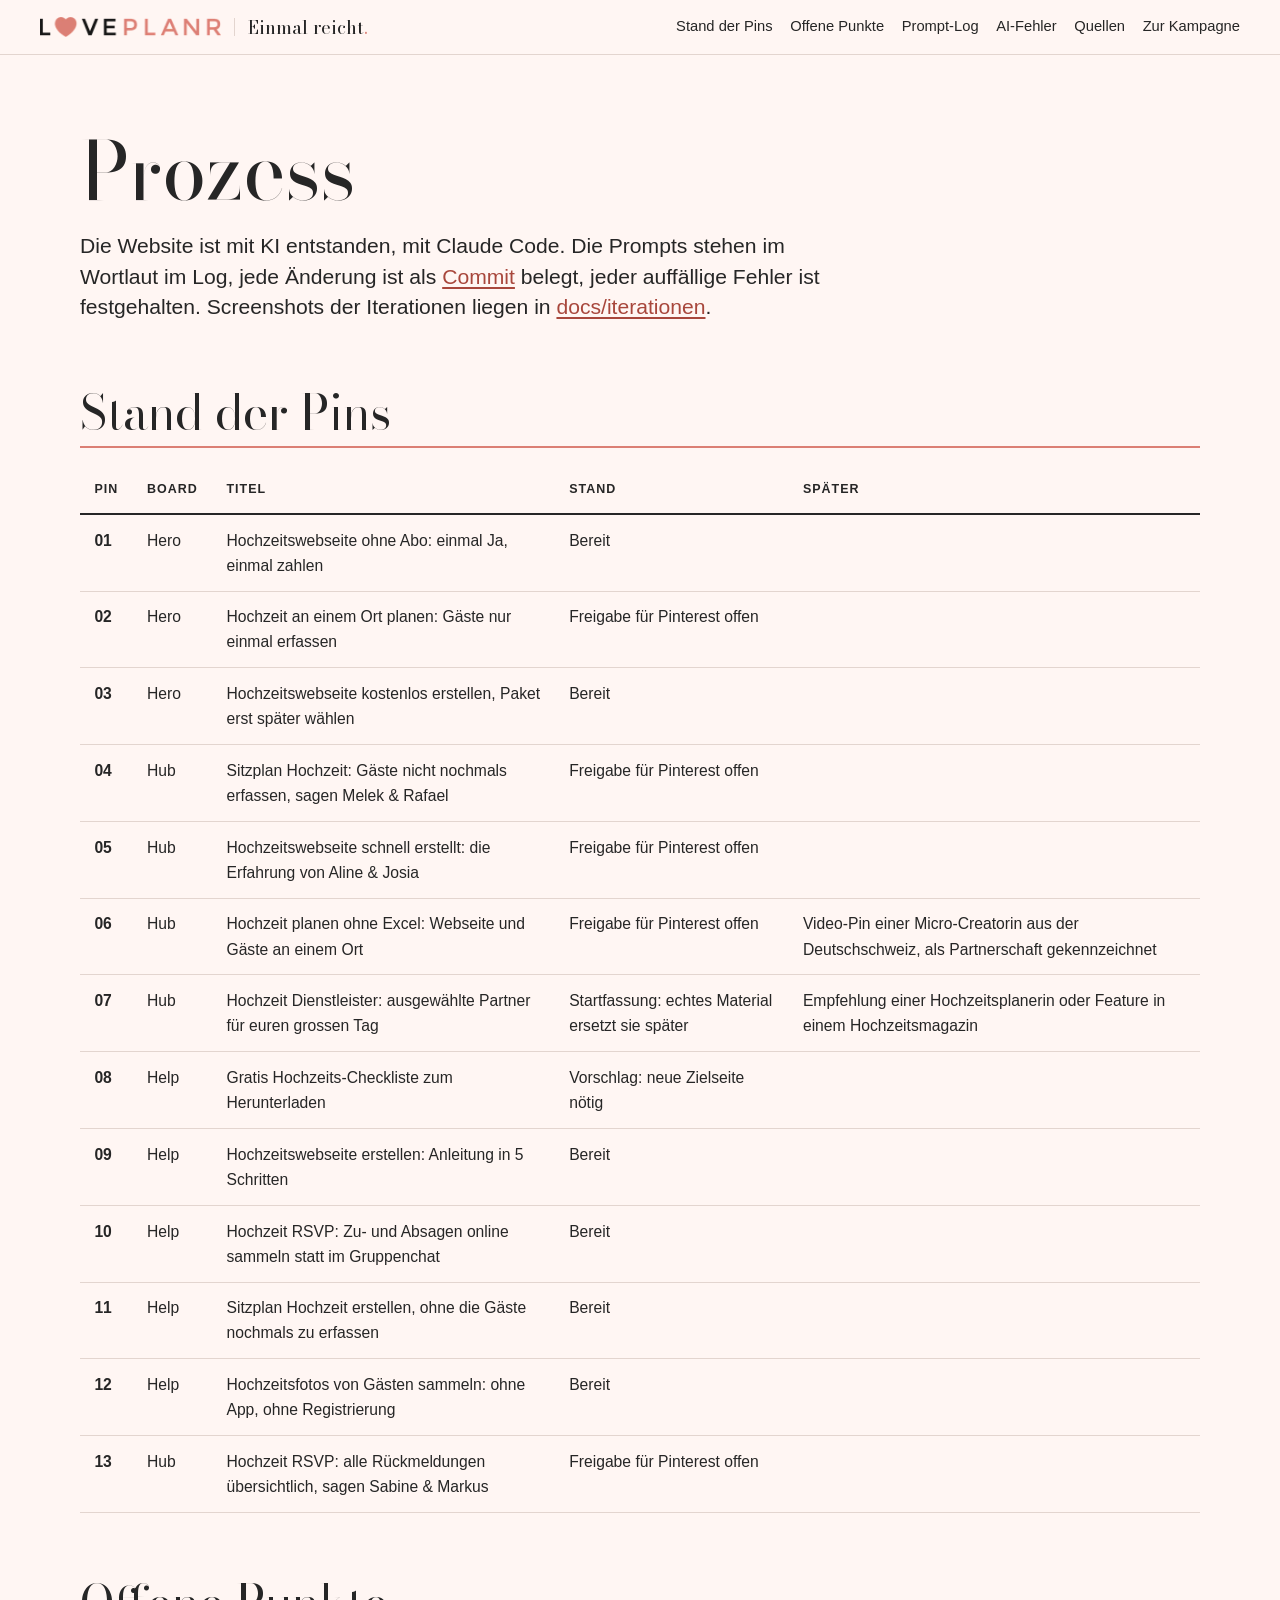
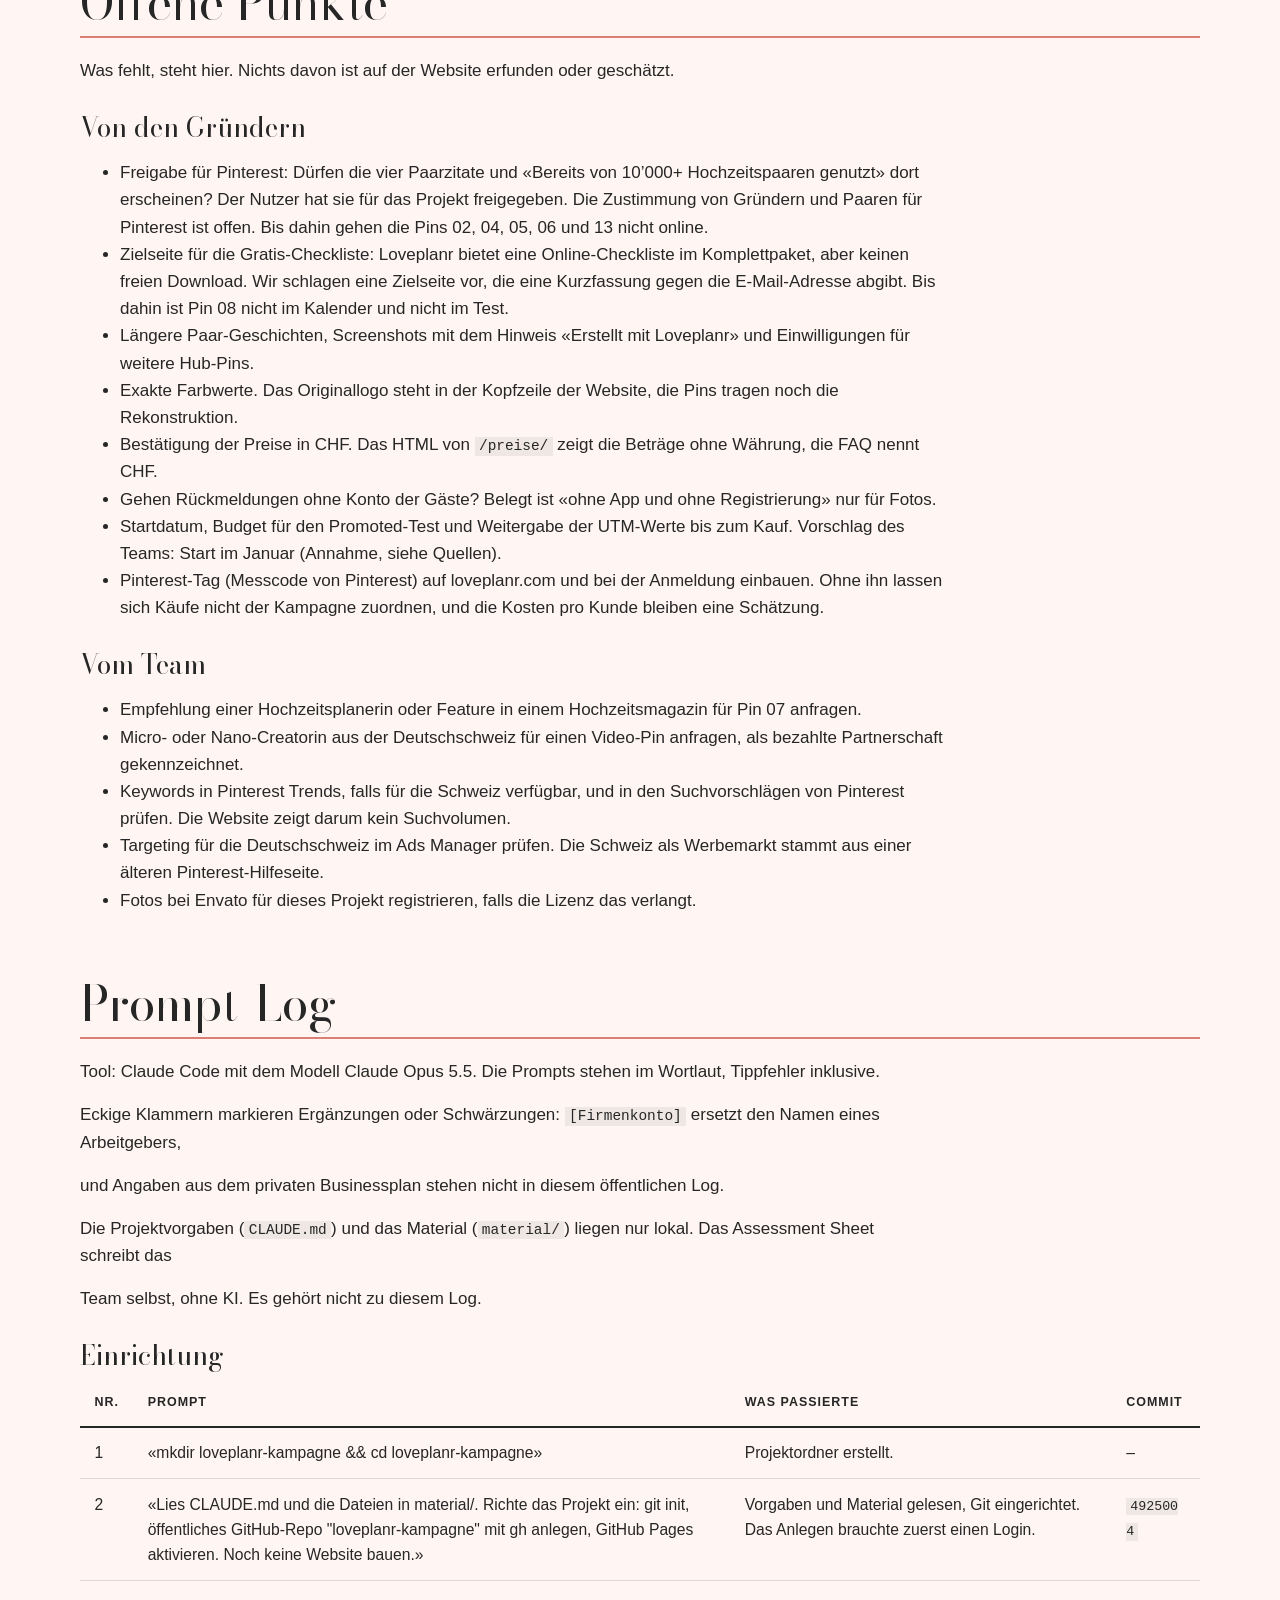
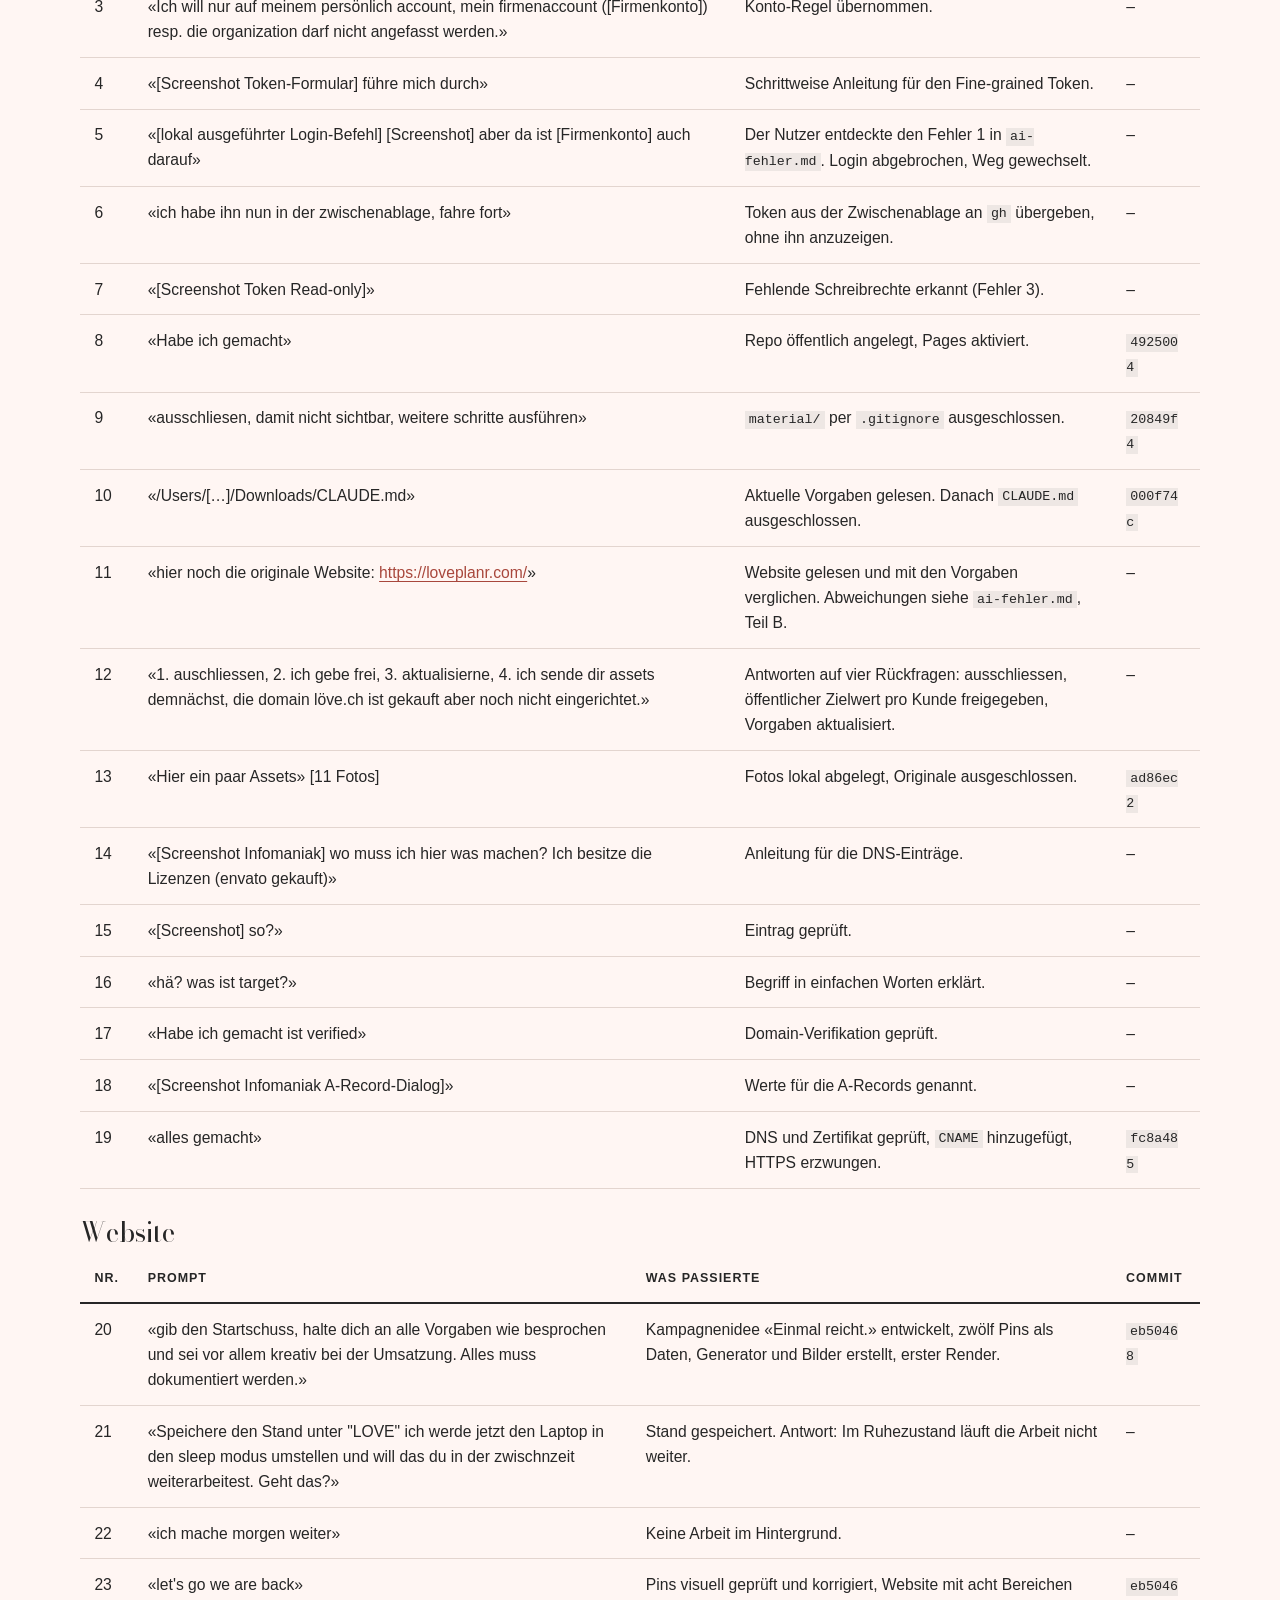
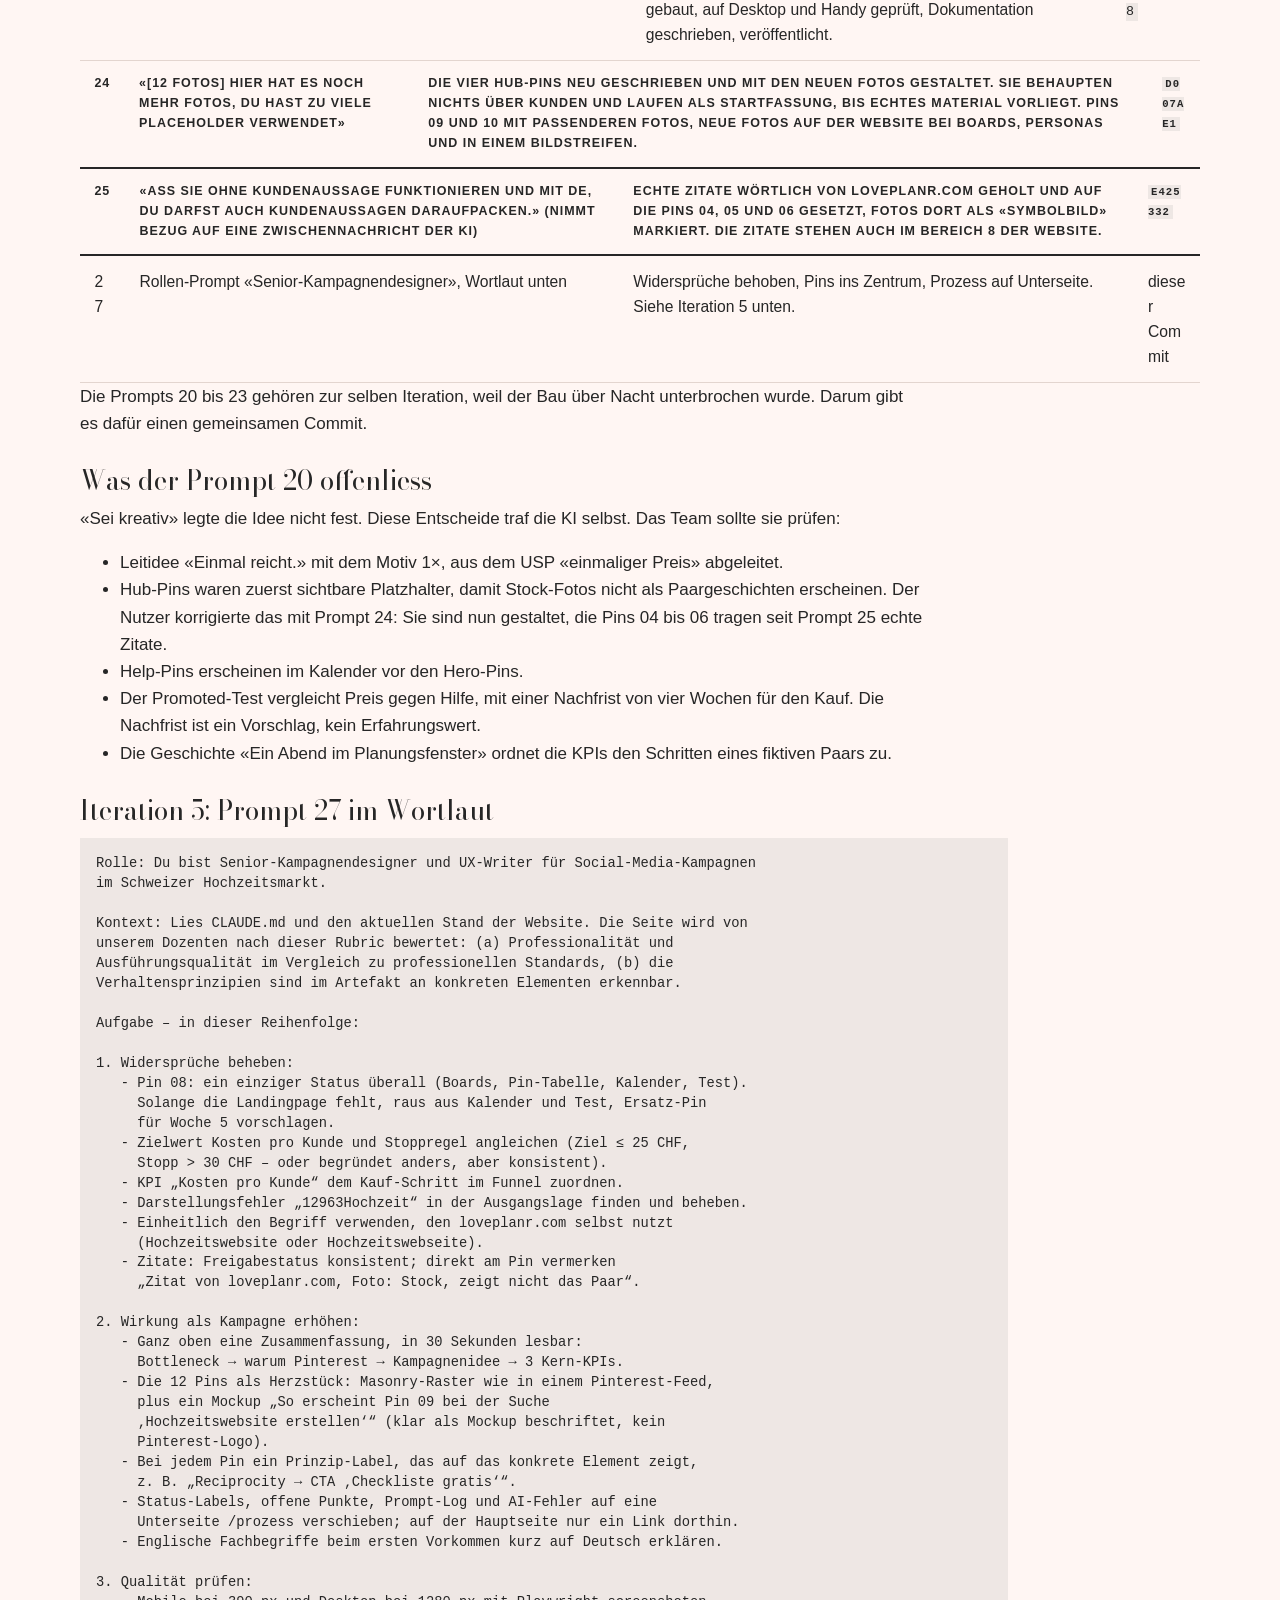
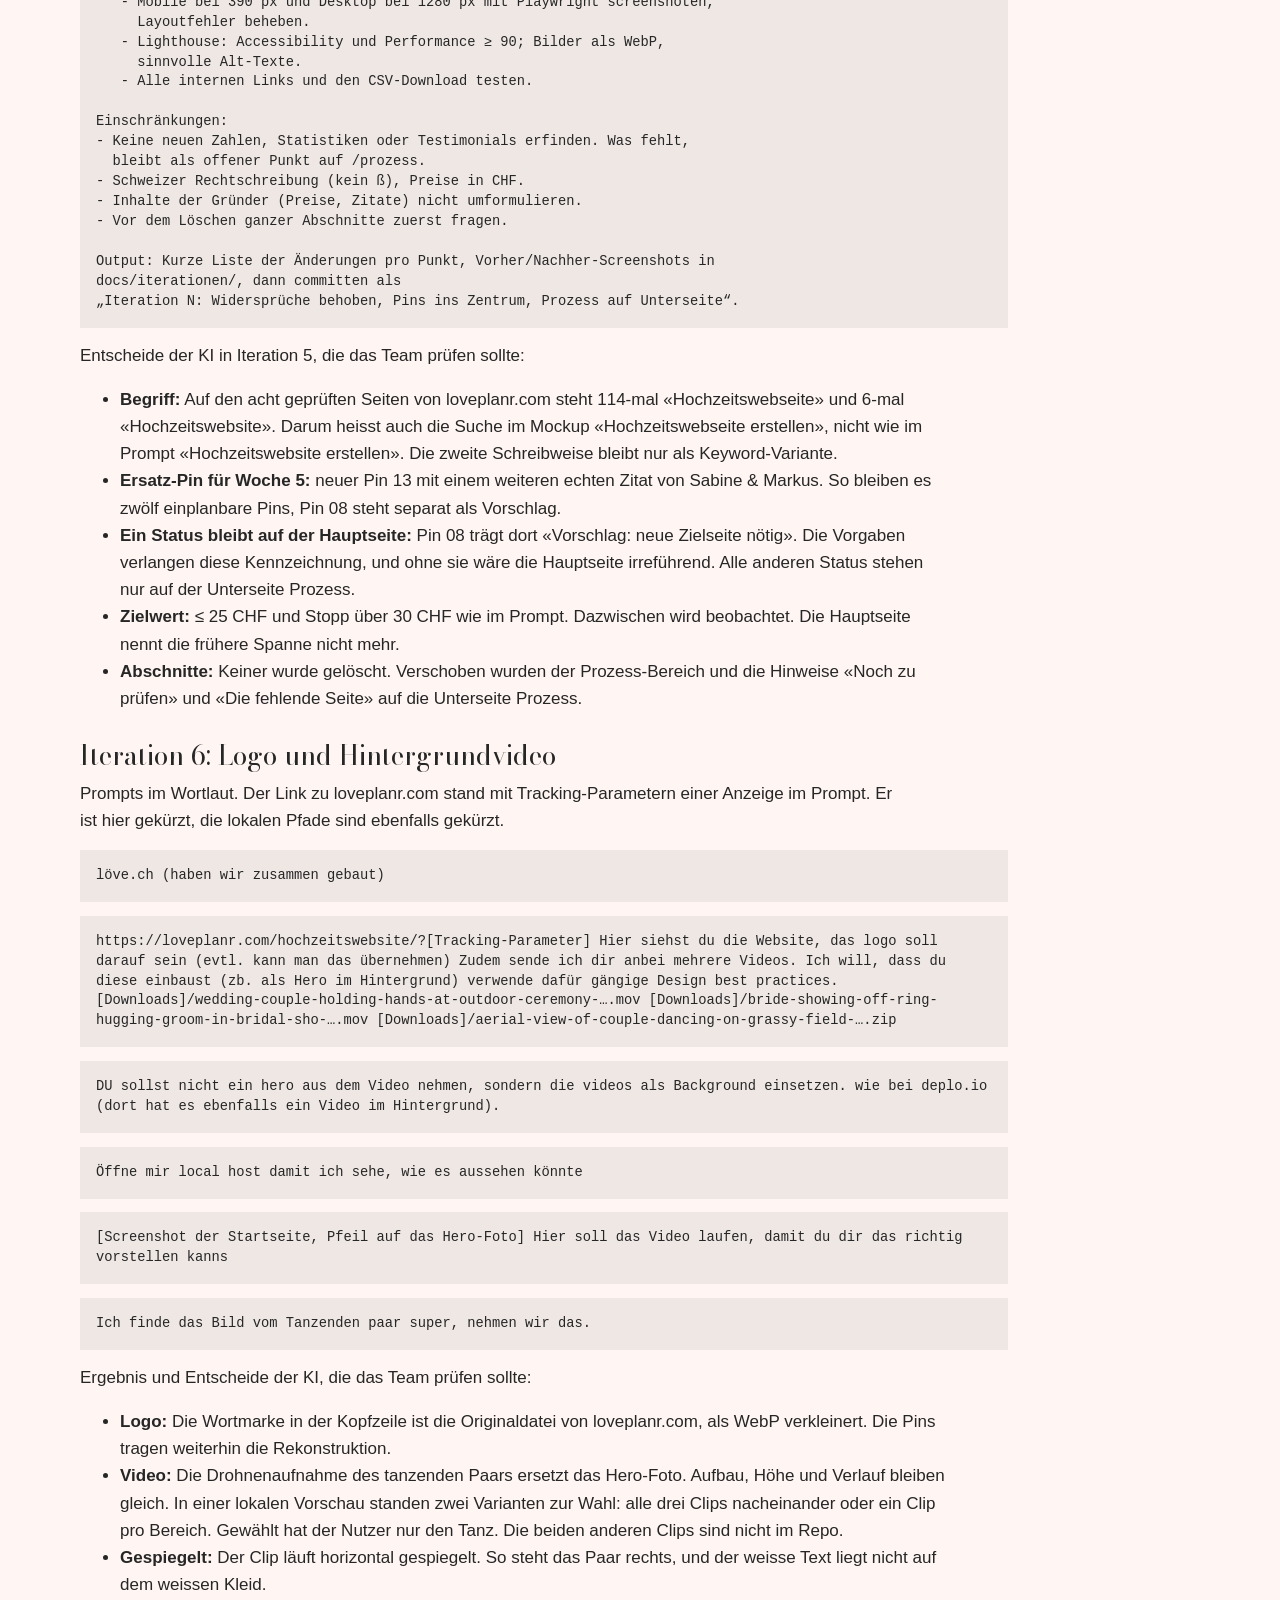
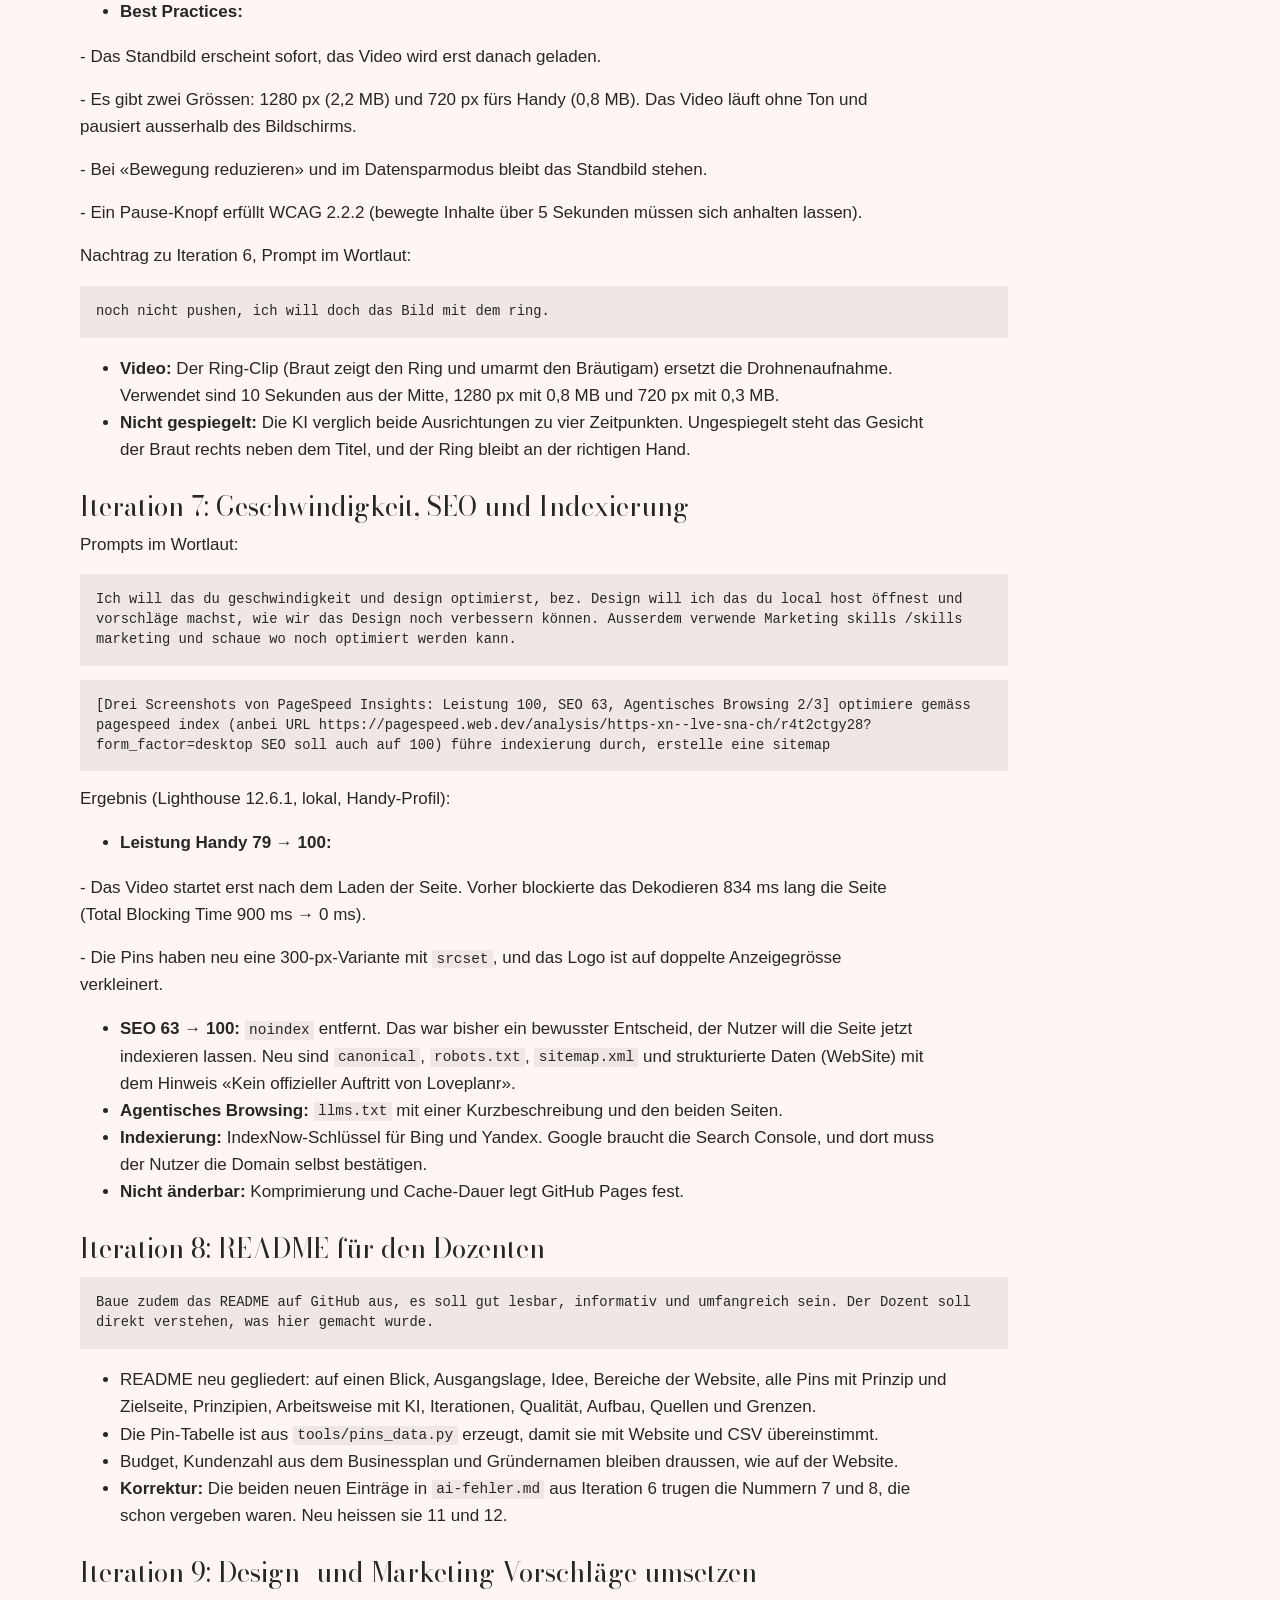
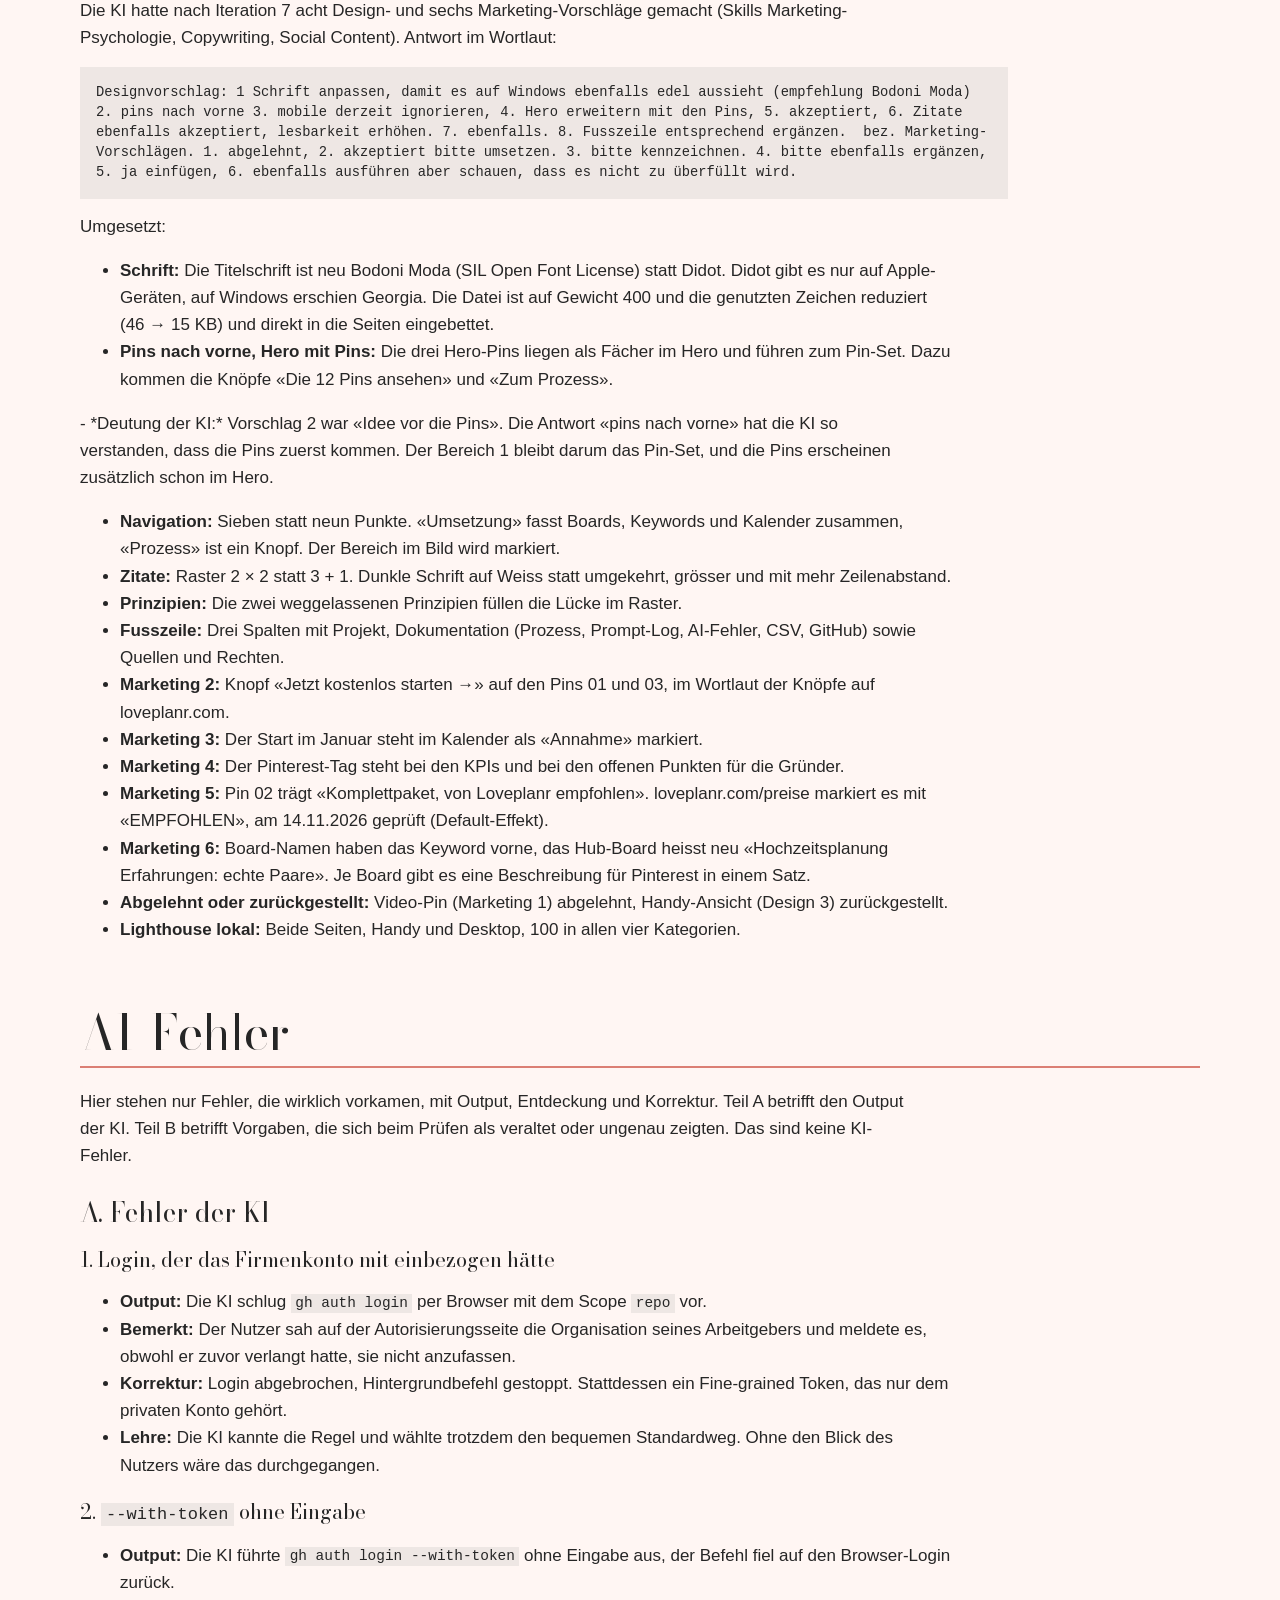
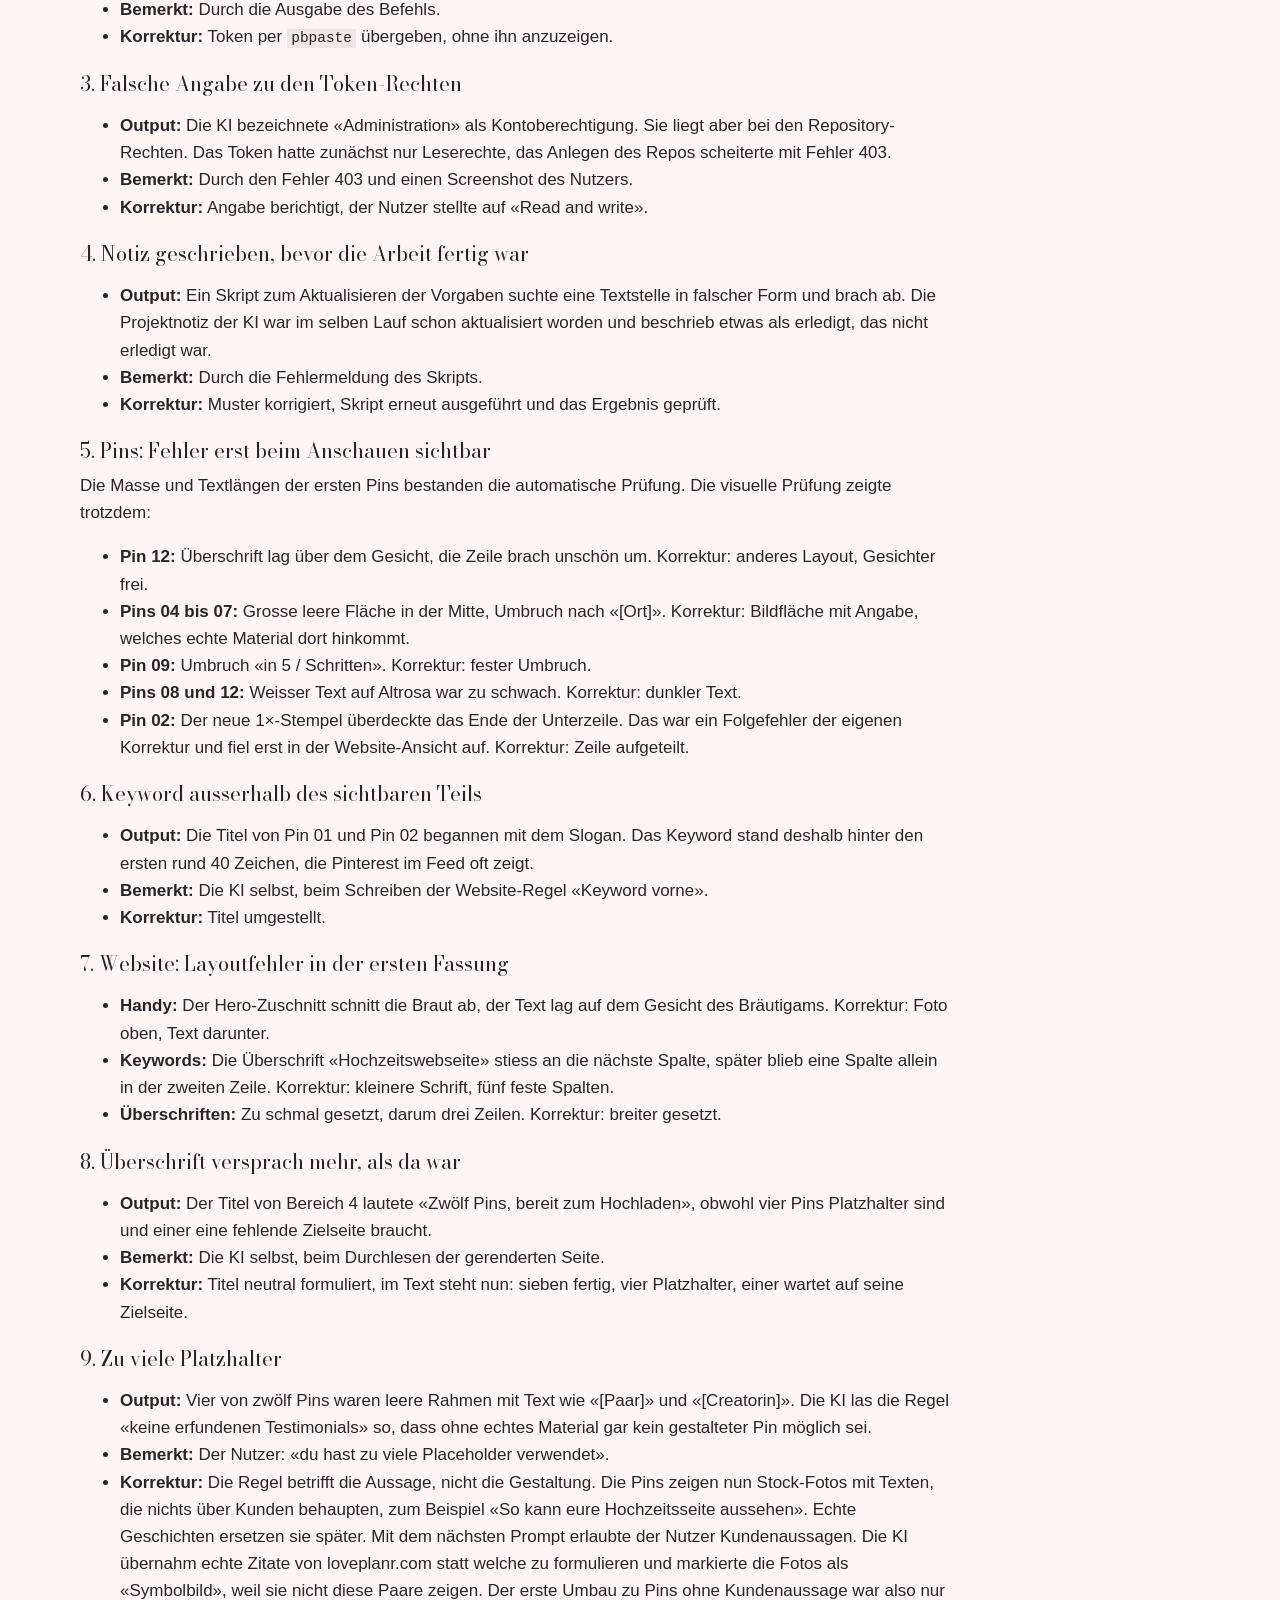
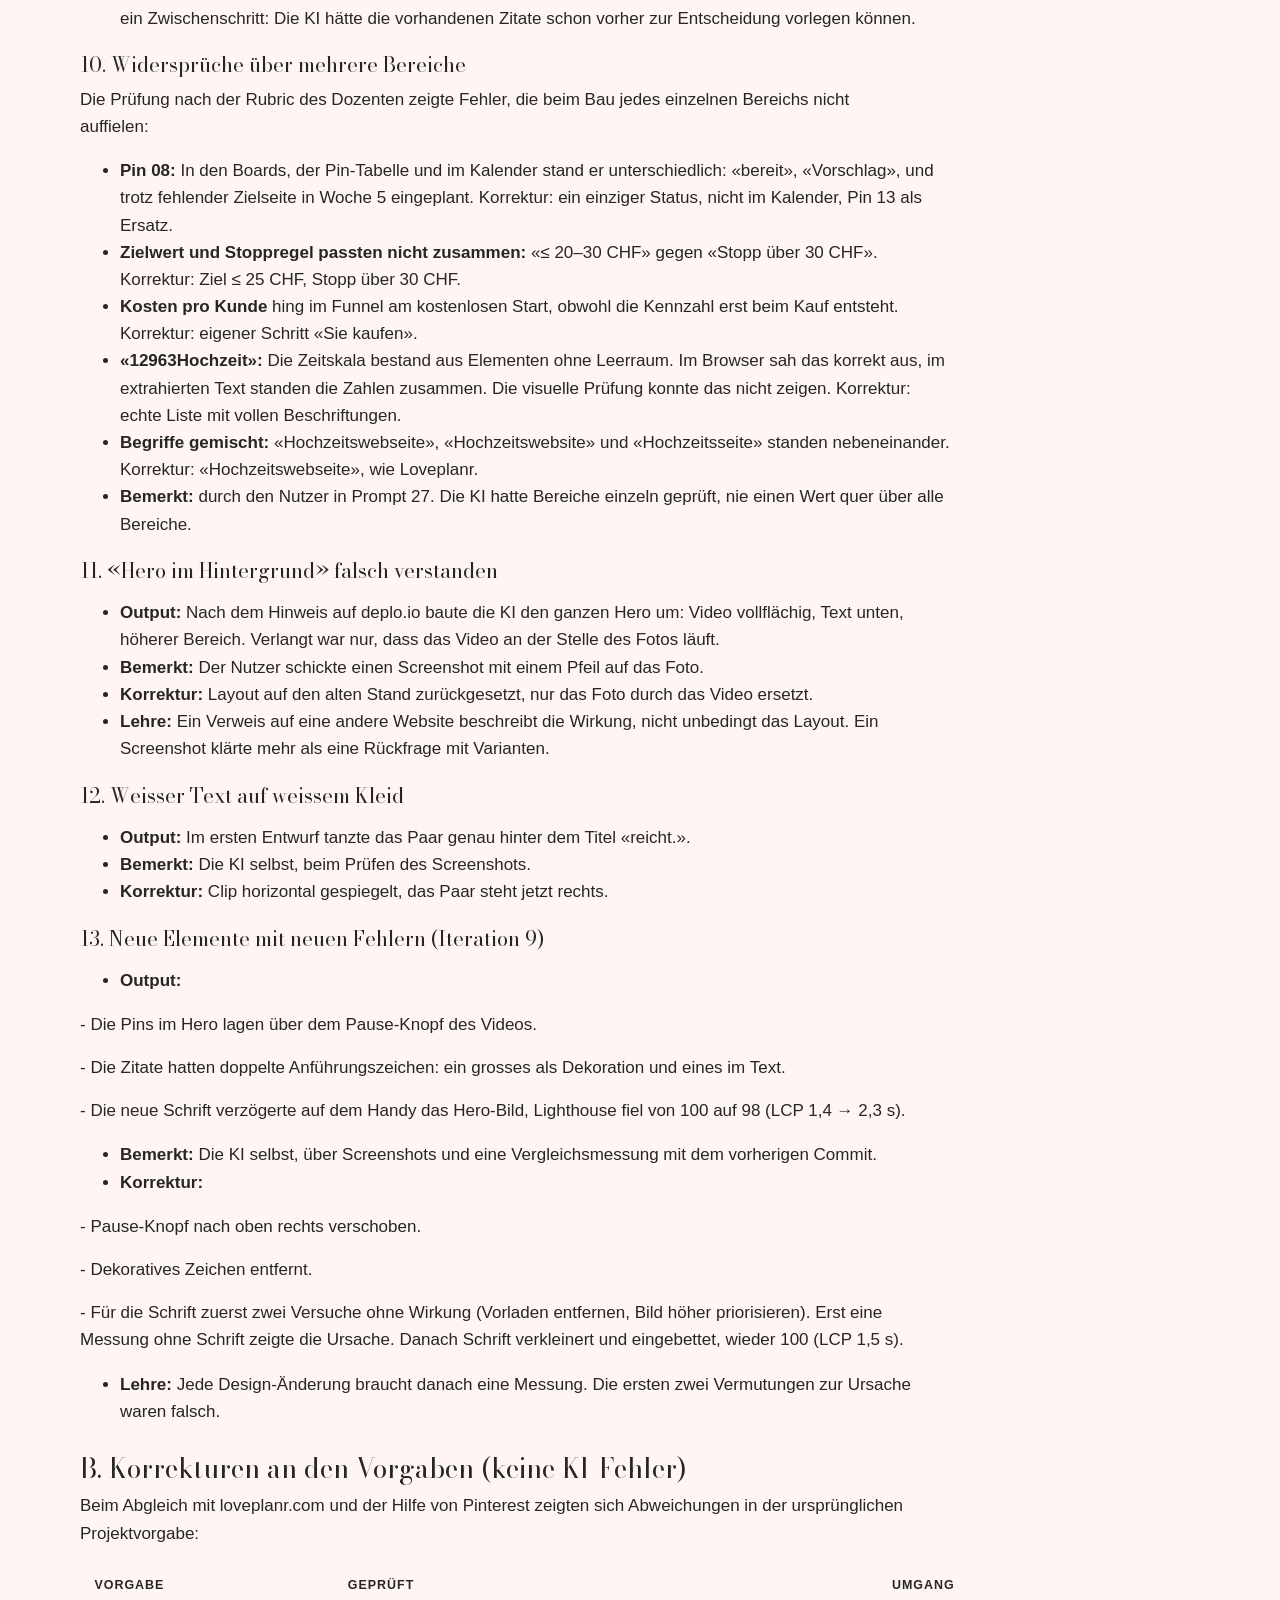
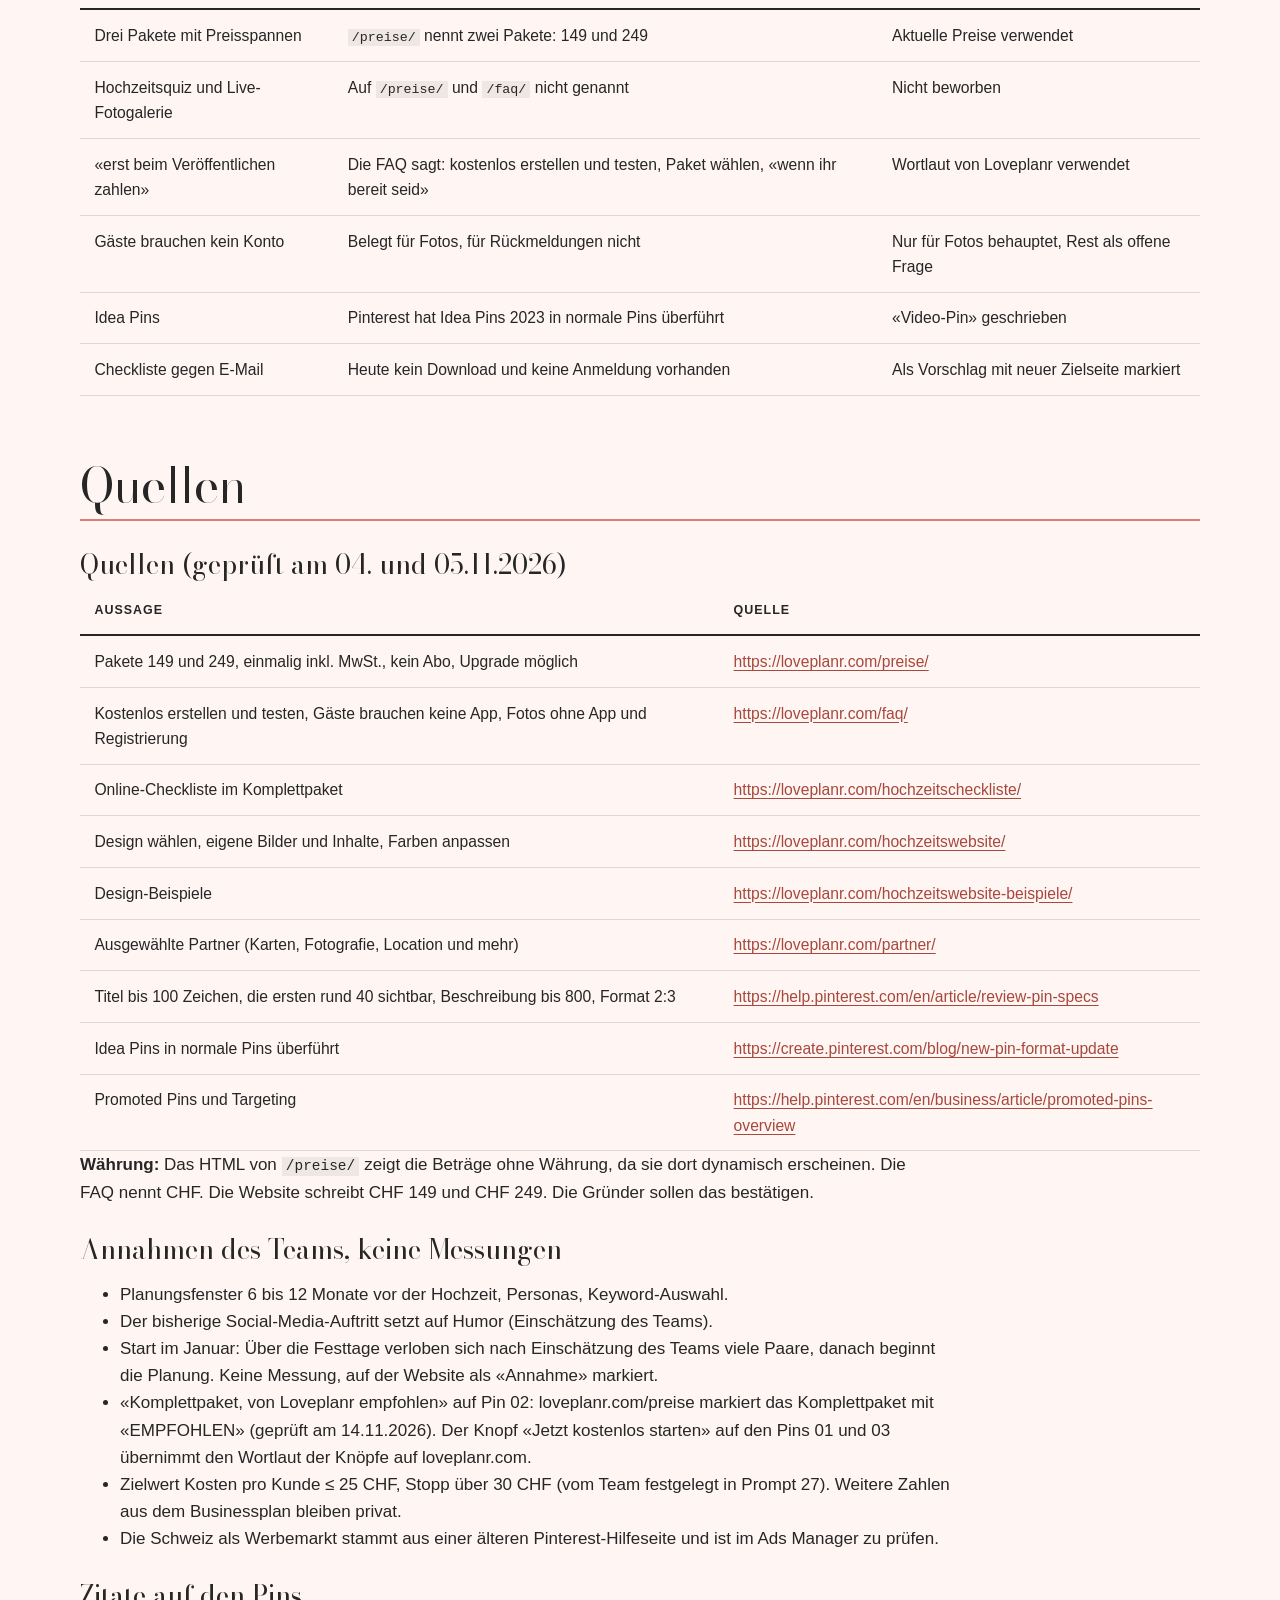
==== commit c08c3170: "Iteration 9: Design- und Marketing-Vorschläge umgesetzt Verlangt: Design 1, 2, 4-8 und Marketing 2-6" ====
--- a/prozess/index.html
+++ b/prozess/index.html
@@ -7,6 +7,7 @@
 <meta name="description" content="Stand der Pins, offene Punkte, Prompt-Log, AI-Fehler und Quellen der Kampagne «Einmal reicht.».">
 <link rel="canonical" href="https://xn--lve-sna.ch/prozess/">
 <link rel="icon" href="data:image/svg+xml,%3Csvg xmlns='http://www.w3.org/2000/svg' viewBox='0 0 32 29'%3E%3Cpath fill='%23db7f74' d='M16 29S0 19 0 8.5C0 3.7 3.7 0 8.3 0 11.4 0 14.3 1.7 16 4.4 17.7 1.7 20.6 0 23.7 0 28.3 0 32 3.7 32 8.5 32 19 16 29 16 29z'/%3E%3C/svg%3E">
+<style>@font-face{font-family:"Bodoni Moda";font-style:normal;font-weight:400;font-display:swap;src:url([data-uri]) format("woff2")}</style>
 <link rel="stylesheet" href="../assets/site.css">
 </head>
 <body>
@@ -29,7 +30,7 @@
 <section id="stand"><h2>Stand der Pins</h2><div class="tbl-scroll" tabindex="0" role="region" aria-label="Stand der Pins"><table class="tbl doc-t"><thead><tr><th scope="col">Pin</th><th scope="col">Board</th><th scope="col">Titel</th><th scope="col">Stand</th><th scope="col">Später</th></tr></thead><tbody><tr><th scope="row">01</th><td>Hero</td><td>Hochzeitswebseite ohne Abo: einmal Ja, einmal zahlen</td><td>Bereit</td><td></td></tr><tr><th scope="row">02</th><td>Hero</td><td>Hochzeit an einem Ort planen: Gäste nur einmal erfassen</td><td>Freigabe für Pinterest offen</td><td></td></tr><tr><th scope="row">03</th><td>Hero</td><td>Hochzeitswebseite kostenlos erstellen, Paket erst später wählen</td><td>Bereit</td><td></td></tr><tr><th scope="row">04</th><td>Hub</td><td>Sitzplan Hochzeit: Gäste nicht nochmals erfassen, sagen Melek &amp; Rafael</td><td>Freigabe für Pinterest offen</td><td></td></tr><tr><th scope="row">05</th><td>Hub</td><td>Hochzeitswebseite schnell erstellt: die Erfahrung von Aline &amp; Josia</td><td>Freigabe für Pinterest offen</td><td></td></tr><tr><th scope="row">06</th><td>Hub</td><td>Hochzeit planen ohne Excel: Webseite und Gäste an einem Ort</td><td>Freigabe für Pinterest offen</td><td>Video-Pin einer Micro-Creatorin aus der Deutschschweiz, als Partnerschaft gekennzeichnet</td></tr><tr><th scope="row">07</th><td>Hub</td><td>Hochzeit Dienstleister: ausgewählte Partner für euren grossen Tag</td><td>Startfassung: echtes Material ersetzt sie später</td><td>Empfehlung einer Hochzeitsplanerin oder Feature in einem Hochzeitsmagazin</td></tr><tr><th scope="row">08</th><td>Help</td><td>Gratis Hochzeits-Checkliste zum Herunterladen</td><td>Vorschlag: neue Zielseite nötig</td><td></td></tr><tr><th scope="row">09</th><td>Help</td><td>Hochzeitswebseite erstellen: Anleitung in 5 Schritten</td><td>Bereit</td><td></td></tr><tr><th scope="row">10</th><td>Help</td><td>Hochzeit RSVP: Zu- und Absagen online sammeln statt im Gruppenchat</td><td>Bereit</td><td></td></tr><tr><th scope="row">11</th><td>Help</td><td>Sitzplan Hochzeit erstellen, ohne die Gäste nochmals zu erfassen</td><td>Bereit</td><td></td></tr><tr><th scope="row">12</th><td>Help</td><td>Hochzeitsfotos von Gästen sammeln: ohne App, ohne Registrierung</td><td>Bereit</td><td></td></tr><tr><th scope="row">13</th><td>Hub</td><td>Hochzeit RSVP: alle Rückmeldungen übersichtlich, sagen Sabine &amp; Markus</td><td>Freigabe für Pinterest offen</td><td></td></tr></tbody></table></div></section>
 <section id="offen"><h2>Offene Punkte</h2><p>Was fehlt, steht hier. Nichts davon ist auf der Website erfunden oder geschätzt.</p>
 <h3>Von den Gründern</h3>
-<ul><li>Freigabe für Pinterest: Dürfen die vier Paarzitate und «Bereits von 10’000+ Hochzeitspaaren genutzt» dort erscheinen? Der Nutzer hat sie für das Projekt freigegeben. Die Zustimmung von Gründern und Paaren für Pinterest ist offen. Bis dahin gehen die Pins 02, 04, 05, 06 und 13 nicht online.</li><li>Zielseite für die Gratis-Checkliste: Loveplanr bietet eine Online-Checkliste im Komplettpaket, aber keinen freien Download. Wir schlagen eine Zielseite vor, die eine Kurzfassung gegen die E-Mail-Adresse abgibt. Bis dahin ist Pin 08 nicht im Kalender und nicht im Test.</li><li>Längere Paar-Geschichten, Screenshots mit dem Hinweis «Erstellt mit Loveplanr» und Einwilligungen für weitere Hub-Pins.</li><li>Originallogo und exakte Farbwerte.</li><li>Bestätigung der Preise in CHF. Das HTML von <code>/preise/</code> zeigt die Beträge ohne Währung, die FAQ nennt CHF.</li><li>Gehen Rückmeldungen ohne Konto der Gäste? Belegt ist «ohne App und ohne Registrierung» nur für Fotos.</li><li>Startdatum, Budget für den Promoted-Test und Weitergabe der UTM-Werte bis zum Kauf.</li></ul>
+<ul><li>Freigabe für Pinterest: Dürfen die vier Paarzitate und «Bereits von 10’000+ Hochzeitspaaren genutzt» dort erscheinen? Der Nutzer hat sie für das Projekt freigegeben. Die Zustimmung von Gründern und Paaren für Pinterest ist offen. Bis dahin gehen die Pins 02, 04, 05, 06 und 13 nicht online.</li><li>Zielseite für die Gratis-Checkliste: Loveplanr bietet eine Online-Checkliste im Komplettpaket, aber keinen freien Download. Wir schlagen eine Zielseite vor, die eine Kurzfassung gegen die E-Mail-Adresse abgibt. Bis dahin ist Pin 08 nicht im Kalender und nicht im Test.</li><li>Längere Paar-Geschichten, Screenshots mit dem Hinweis «Erstellt mit Loveplanr» und Einwilligungen für weitere Hub-Pins.</li><li>Exakte Farbwerte. Das Originallogo steht in der Kopfzeile der Website, die Pins tragen noch die Rekonstruktion.</li><li>Bestätigung der Preise in CHF. Das HTML von <code>/preise/</code> zeigt die Beträge ohne Währung, die FAQ nennt CHF.</li><li>Gehen Rückmeldungen ohne Konto der Gäste? Belegt ist «ohne App und ohne Registrierung» nur für Fotos.</li><li>Startdatum, Budget für den Promoted-Test und Weitergabe der UTM-Werte bis zum Kauf. Vorschlag des Teams: Start im Januar (Annahme, siehe Quellen).</li><li>Pinterest-Tag (Messcode von Pinterest) auf loveplanr.com und bei der Anmeldung einbauen. Ohne ihn lassen sich Käufe nicht der Kampagne zuordnen, und die Kosten pro Kunde bleiben eine Schätzung.</li></ul>
 <h3>Vom Team</h3>
 <ul><li>Empfehlung einer Hochzeitsplanerin oder Feature in einem Hochzeitsmagazin für Pin 07 anfragen.</li><li>Micro- oder Nano-Creatorin aus der Deutschschweiz für einen Video-Pin anfragen, als bezahlte Partnerschaft gekennzeichnet.</li><li>Keywords in Pinterest Trends, falls für die Schweiz verfügbar, und in den Suchvorschlägen von Pinterest prüfen. Die Website zeigt darum kein Suchvolumen.</li><li>Targeting für die Deutschschweiz im Ads Manager prüfen. Die Schweiz als Werbemarkt stammt aus einer älteren Pinterest-Hilfeseite.</li><li>Fotos bei Envato für dieses Projekt registrieren, falls die Lizenz das verlangt.</li></ul></section>
 <section id="log"><h2>Prompt-Log</h2><p>Tool: Claude Code mit dem Modell Claude Opus 5.5. Die Prompts stehen im Wortlaut, Tippfehler inklusive.</p>
@@ -131,7 +132,14 @@
 <ul><li><strong>SEO 63 → 100:</strong> <code>noindex</code> entfernt. Das war bisher ein bewusster Entscheid, der Nutzer will die Seite jetzt indexieren lassen. Neu sind <code>canonical</code>, <code>robots.txt</code>, <code>sitemap.xml</code> und strukturierte Daten (WebSite) mit dem Hinweis «Kein offizieller Auftritt von Loveplanr».</li><li><strong>Agentisches Browsing:</strong> <code>llms.txt</code> mit einer Kurzbeschreibung und den beiden Seiten.</li><li><strong>Indexierung:</strong> IndexNow-Schlüssel für Bing und Yandex. Google braucht die Search Console, und dort muss der Nutzer die Domain selbst bestätigen.</li><li><strong>Nicht änderbar:</strong> Komprimierung und Cache-Dauer legt GitHub Pages fest.</li></ul>
 <h3>Iteration 8: README für den Dozenten</h3>
 <pre>Baue zudem das README auf GitHub aus, es soll gut lesbar, informativ und umfangreich sein. Der Dozent soll direkt verstehen, was hier gemacht wurde.</pre>
-<ul><li>README neu gegliedert: auf einen Blick, Ausgangslage, Idee, Bereiche der Website, alle Pins mit Prinzip und Zielseite, Prinzipien, Arbeitsweise mit KI, Iterationen, Qualität, Aufbau, Quellen und Grenzen.</li><li>Die Pin-Tabelle ist aus <code>tools/pins_data.py</code> erzeugt, damit sie mit Website und CSV übereinstimmt.</li><li>Budget, Kundenzahl aus dem Businessplan und Gründernamen bleiben draussen, wie auf der Website.</li><li><strong>Korrektur:</strong> Die beiden neuen Einträge in <code>ai-fehler.md</code> aus Iteration 6 trugen die Nummern 7 und 8, die schon vergeben waren. Neu heissen sie 11 und 12.</li></ul></section>
+<ul><li>README neu gegliedert: auf einen Blick, Ausgangslage, Idee, Bereiche der Website, alle Pins mit Prinzip und Zielseite, Prinzipien, Arbeitsweise mit KI, Iterationen, Qualität, Aufbau, Quellen und Grenzen.</li><li>Die Pin-Tabelle ist aus <code>tools/pins_data.py</code> erzeugt, damit sie mit Website und CSV übereinstimmt.</li><li>Budget, Kundenzahl aus dem Businessplan und Gründernamen bleiben draussen, wie auf der Website.</li><li><strong>Korrektur:</strong> Die beiden neuen Einträge in <code>ai-fehler.md</code> aus Iteration 6 trugen die Nummern 7 und 8, die schon vergeben waren. Neu heissen sie 11 und 12.</li></ul>
+<h3>Iteration 9: Design- und Marketing-Vorschläge umsetzen</h3>
+<p>Die KI hatte nach Iteration 7 acht Design- und sechs Marketing-Vorschläge gemacht (Skills Marketing-Psychologie, Copywriting, Social Content). Antwort im Wortlaut:</p>
+<pre>Designvorschlag: 1 Schrift anpassen, damit es auf Windows ebenfalls edel aussieht (empfehlung Bodoni Moda) 2. pins nach vorne 3. mobile derzeit ignorieren, 4. Hero erweitern mit den Pins, 5. akzeptiert, 6. Zitate ebenfalls akzeptiert, lesbarkeit erhöhen. 7. ebenfalls. 8. Fusszeile entsprechend ergänzen.  bez. Marketing-Vorschlägen. 1. abgelehnt, 2. akzeptiert bitte umsetzen. 3. bitte kennzeichnen. 4. bitte ebenfalls ergänzen, 5. ja einfügen, 6. ebenfalls ausführen aber schauen, dass es nicht zu überfüllt wird.</pre>
+<p>Umgesetzt:</p>
+<ul><li><strong>Schrift:</strong> Die Titelschrift ist neu Bodoni Moda (SIL Open Font License) statt Didot. Didot gibt es nur auf Apple-Geräten, auf Windows erschien Georgia. Die Datei ist auf Gewicht 400 und die genutzten Zeichen reduziert (46 → 15 KB) und direkt in die Seiten eingebettet.</li><li><strong>Pins nach vorne, Hero mit Pins:</strong> Die drei Hero-Pins liegen als Fächer im Hero und führen zum Pin-Set. Dazu kommen die Knöpfe «Die 12 Pins ansehen» und «Zum Prozess».</li></ul>
+<p>  - *Deutung der KI:* Vorschlag 2 war «Idee vor die Pins». Die Antwort «pins nach vorne» hat die KI so verstanden, dass die Pins zuerst kommen. Der Bereich 1 bleibt darum das Pin-Set, und die Pins erscheinen zusätzlich schon im Hero.</p>
+<ul><li><strong>Navigation:</strong> Sieben statt neun Punkte. «Umsetzung» fasst Boards, Keywords und Kalender zusammen, «Prozess» ist ein Knopf. Der Bereich im Bild wird markiert.</li><li><strong>Zitate:</strong> Raster 2 × 2 statt 3 + 1. Dunkle Schrift auf Weiss statt umgekehrt, grösser und mit mehr Zeilenabstand.</li><li><strong>Prinzipien:</strong> Die zwei weggelassenen Prinzipien füllen die Lücke im Raster.</li><li><strong>Fusszeile:</strong> Drei Spalten mit Projekt, Dokumentation (Prozess, Prompt-Log, AI-Fehler, CSV, GitHub) sowie Quellen und Rechten.</li><li><strong>Marketing 2:</strong> Knopf «Jetzt kostenlos starten →» auf den Pins 01 und 03, im Wortlaut der Knöpfe auf loveplanr.com.</li><li><strong>Marketing 3:</strong> Der Start im Januar steht im Kalender als «Annahme» markiert.</li><li><strong>Marketing 4:</strong> Der Pinterest-Tag steht bei den KPIs und bei den offenen Punkten für die Gründer.</li><li><strong>Marketing 5:</strong> Pin 02 trägt «Komplettpaket, von Loveplanr empfohlen». loveplanr.com/preise markiert es mit «EMPFOHLEN», am 14.11.2026 geprüft (Default-Effekt).</li><li><strong>Marketing 6:</strong> Board-Namen haben das Keyword vorne, das Hub-Board heisst neu «Hochzeitsplanung Erfahrungen: echte Paare». Je Board gibt es eine Beschreibung für Pinterest in einem Satz.</li><li><strong>Abgelehnt oder zurückgestellt:</strong> Video-Pin (Marketing 1) abgelehnt, Handy-Ansicht (Design 3) zurückgestellt.</li><li><strong>Lighthouse lokal:</strong> Beide Seiten, Handy und Desktop, 100 in allen vier Kategorien.</li></ul></section>
 <section id="fehler"><h2>AI-Fehler</h2><p>Hier stehen nur Fehler, die wirklich vorkamen, mit Output, Entdeckung und Korrektur. Teil A betrifft den Output der KI. Teil B betrifft Vorgaben, die sich beim Prüfen als veraltet oder ungenau zeigten. Das sind keine KI-Fehler.</p>
 <h3>A. Fehler der KI</h3>
 <h4>1. Login, der das Firmenkonto mit einbezogen hätte</h4>
@@ -160,6 +168,16 @@
 <ul><li><strong>Output:</strong> Nach dem Hinweis auf deplo.io baute die KI den ganzen Hero um: Video vollflächig, Text unten, höherer Bereich. Verlangt war nur, dass das Video an der Stelle des Fotos läuft.</li><li><strong>Bemerkt:</strong> Der Nutzer schickte einen Screenshot mit einem Pfeil auf das Foto.</li><li><strong>Korrektur:</strong> Layout auf den alten Stand zurückgesetzt, nur das Foto durch das Video ersetzt.</li><li><strong>Lehre:</strong> Ein Verweis auf eine andere Website beschreibt die Wirkung, nicht unbedingt das Layout. Ein Screenshot klärte mehr als eine Rückfrage mit Varianten.</li></ul>
 <h4>12. Weisser Text auf weissem Kleid</h4>
 <ul><li><strong>Output:</strong> Im ersten Entwurf tanzte das Paar genau hinter dem Titel «reicht.».</li><li><strong>Bemerkt:</strong> Die KI selbst, beim Prüfen des Screenshots.</li><li><strong>Korrektur:</strong> Clip horizontal gespiegelt, das Paar steht jetzt rechts.</li></ul>
+<h4>13. Neue Elemente mit neuen Fehlern (Iteration 9)</h4>
+<ul><li><strong>Output:</strong></li></ul>
+<p>  - Die Pins im Hero lagen über dem Pause-Knopf des Videos.</p>
+<p>  - Die Zitate hatten doppelte Anführungszeichen: ein grosses als Dekoration und eines im Text.</p>
+<p>  - Die neue Schrift verzögerte auf dem Handy das Hero-Bild, Lighthouse fiel von 100 auf 98 (LCP 1,4 → 2,3 s).</p>
+<ul><li><strong>Bemerkt:</strong> Die KI selbst, über Screenshots und eine Vergleichsmessung mit dem vorherigen Commit.</li><li><strong>Korrektur:</strong></li></ul>
+<p>  - Pause-Knopf nach oben rechts verschoben.</p>
+<p>  - Dekoratives Zeichen entfernt.</p>
+<p>  - Für die Schrift zuerst zwei Versuche ohne Wirkung (Vorladen entfernen, Bild höher priorisieren). Erst eine Messung ohne Schrift zeigte die Ursache. Danach Schrift verkleinert und eingebettet, wieder 100 (LCP 1,5 s).</p>
+<ul><li><strong>Lehre:</strong> Jede Design-Änderung braucht danach eine Messung. Die ersten zwei Vermutungen zur Ursache waren falsch.</li></ul>
 <h3>B. Korrekturen an den Vorgaben (keine KI-Fehler)</h3>
 <p>Beim Abgleich mit loveplanr.com und der Hilfe von Pinterest zeigten sich Abweichungen in der ursprünglichen Projektvorgabe:</p>
 <div class="tbl-scroll" tabindex="0" role="region" aria-label="Tabelle"><table class="tbl doc-t"><thead><tr><th scope="col">Vorgabe</th><th scope="col">Geprüft</th><th scope="col">Umgang</th></tr></thead><tbody><tr><td>Drei Pakete mit Preisspannen</td><td><code>/preise/</code> nennt zwei Pakete: 149 und 249</td><td>Aktuelle Preise verwendet</td></tr><tr><td>Hochzeitsquiz und Live-Fotogalerie</td><td>Auf <code>/preise/</code> und <code>/faq/</code> nicht genannt</td><td>Nicht beworben</td></tr><tr><td>«erst beim Veröffentlichen zahlen»</td><td>Die FAQ sagt: kostenlos erstellen und testen, Paket wählen, «wenn ihr bereit seid»</td><td>Wortlaut von Loveplanr verwendet</td></tr><tr><td>Gäste brauchen kein Konto</td><td>Belegt für Fotos, für Rückmeldungen nicht</td><td>Nur für Fotos behauptet, Rest als offene Frage</td></tr><tr><td>Idea Pins</td><td>Pinterest hat Idea Pins 2023 in normale Pins überführt</td><td>«Video-Pin» geschrieben</td></tr><tr><td>Checkliste gegen E-Mail</td><td>Heute kein Download und keine Anmeldung vorhanden</td><td>Als Vorschlag mit neuer Zielseite markiert</td></tr></tbody></table></div></section>
@@ -167,7 +185,7 @@
 <div class="tbl-scroll" tabindex="0" role="region" aria-label="Tabelle"><table class="tbl doc-t"><thead><tr><th scope="col">Aussage</th><th scope="col">Quelle</th></tr></thead><tbody><tr><td>Pakete 149 und 249, einmalig inkl. MwSt., kein Abo, Upgrade möglich</td><td><a href="https://loveplanr.com/preise/">https://loveplanr.com/preise/</a></td></tr><tr><td>Kostenlos erstellen und testen, Gäste brauchen keine App, Fotos ohne App und Registrierung</td><td><a href="https://loveplanr.com/faq/">https://loveplanr.com/faq/</a></td></tr><tr><td>Online-Checkliste im Komplettpaket</td><td><a href="https://loveplanr.com/hochzeitscheckliste/">https://loveplanr.com/hochzeitscheckliste/</a></td></tr><tr><td>Design wählen, eigene Bilder und Inhalte, Farben anpassen</td><td><a href="https://loveplanr.com/hochzeitswebsite/">https://loveplanr.com/hochzeitswebsite/</a></td></tr><tr><td>Design-Beispiele</td><td><a href="https://loveplanr.com/hochzeitswebsite-beispiele/">https://loveplanr.com/hochzeitswebsite-beispiele/</a></td></tr><tr><td>Ausgewählte Partner (Karten, Fotografie, Location und mehr)</td><td><a href="https://loveplanr.com/partner/">https://loveplanr.com/partner/</a></td></tr><tr><td>Titel bis 100 Zeichen, die ersten rund 40 sichtbar, Beschreibung bis 800, Format 2:3</td><td><a href="https://help.pinterest.com/en/article/review-pin-specs">https://help.pinterest.com/en/article/review-pin-specs</a></td></tr><tr><td>Idea Pins in normale Pins überführt</td><td><a href="https://create.pinterest.com/blog/new-pin-format-update">https://create.pinterest.com/blog/new-pin-format-update</a></td></tr><tr><td>Promoted Pins und Targeting</td><td><a href="https://help.pinterest.com/en/business/article/promoted-pins-overview">https://help.pinterest.com/en/business/article/promoted-pins-overview</a></td></tr></tbody></table></div>
 <p><strong>Währung:</strong> Das HTML von <code>/preise/</code> zeigt die Beträge ohne Währung, da sie dort dynamisch erscheinen. Die FAQ nennt CHF. Die Website schreibt CHF 149 und CHF 249. Die Gründer sollen das bestätigen.</p>
 <h3>Annahmen des Teams, keine Messungen</h3>
-<ul><li>Planungsfenster 6 bis 12 Monate vor der Hochzeit, Personas, Keyword-Auswahl.</li><li>Der bisherige Social-Media-Auftritt setzt auf Humor (Einschätzung des Teams).</li><li>Zielwert Kosten pro Kunde ≤ 25 CHF, Stopp über 30 CHF (vom Team festgelegt in Prompt 27). Weitere Zahlen aus dem Businessplan bleiben privat.</li><li>Die Schweiz als Werbemarkt stammt aus einer älteren Pinterest-Hilfeseite und ist im Ads Manager zu prüfen.</li></ul>
+<ul><li>Planungsfenster 6 bis 12 Monate vor der Hochzeit, Personas, Keyword-Auswahl.</li><li>Der bisherige Social-Media-Auftritt setzt auf Humor (Einschätzung des Teams).</li><li>Start im Januar: Über die Festtage verloben sich nach Einschätzung des Teams viele Paare, danach beginnt die Planung. Keine Messung, auf der Website als «Annahme» markiert.</li><li>«Komplettpaket, von Loveplanr empfohlen» auf Pin 02: loveplanr.com/preise markiert das Komplettpaket mit «EMPFOHLEN» (geprüft am 14.11.2026). Der Knopf «Jetzt kostenlos starten» auf den Pins 01 und 03 übernimmt den Wortlaut der Knöpfe auf loveplanr.com.</li><li>Zielwert Kosten pro Kunde ≤ 25 CHF, Stopp über 30 CHF (vom Team festgelegt in Prompt 27). Weitere Zahlen aus dem Businessplan bleiben privat.</li><li>Die Schweiz als Werbemarkt stammt aus einer älteren Pinterest-Hilfeseite und ist im Ads Manager zu prüfen.</li></ul>
 <h3>Zitate auf den Pins</h3>
 <p>Alle Zitate stammen wörtlich von <a href="https://loveplanr.com/">https://loveplanr.com/</a> und <a href="https://loveplanr.com/hochzeitswebsite/">https://loveplanr.com/hochzeitswebsite/</a> (abgerufen am 05.11.2026). Der Nutzer hat ihre Verwendung für das Projekt freigegeben. Einheitlicher Stand: «Freigabe für Pinterest offen». Am Pin steht: «Zitat von loveplanr.com, Foto: Stock, zeigt nicht das Paar».</p>
 <div class="tbl-scroll" tabindex="0" role="region" aria-label="Tabelle"><table class="tbl doc-t"><thead><tr><th scope="col">Pin</th><th scope="col">Zitat</th><th scope="col">Paar</th></tr></thead><tbody><tr><td>04</td><td>«Besonders praktisch war, dass wir unsere Gäste nicht nochmals für den Sitzplan erfassen mussten.»</td><td>Melek &amp; Rafael</td></tr><tr><td>05</td><td>«Die Webseite war super schnell erstellt und unsere Gäste hatten alle wichtigen Informationen an einem Ort.»</td><td>Aline &amp; Josia</td></tr><tr><td>06</td><td>«Wir hatten Gästeliste, Sitzplan und Einladungen endlich an einem Ort.»</td><td>Sabine &amp; Markus</td></tr><tr><td>13</td><td>«Unsere Gäste konnten direkt über die Webseite zusagen und wir hatten alle Rückmeldungen sofort übersichtlich in unserer Gästeliste.»</td><td>Sabine &amp; Markus</td></tr></tbody></table></div>
@@ -181,6 +199,6 @@
 <p>Stock-Motive, über Envato lizenziert. Originale liegen nur lokal, ins Repo kommen verkleinerte Versionen. Sie zeigen keine Kundenpaare. Pins mit Zitaten tragen den Hinweis direkt im Bild. Auf der Website gehören die Personas-Bilder zu fiktiven Personas.</p></section>
 </div>
 </main>
-<footer class="foot"><div class="wrap"><p><strong>Studentisches Projekt.</strong> Kurs «Digital Marketing for Start-ups», ZHAW, HS 2026, Team 4. Kein offizieller Auftritt von Loveplanr.</p></div></footer>
+<footer class="foot"><div class="wrap"><p><strong>Studentisches Projekt.</strong> Kurs «Digital Marketing for Start-ups», ZHAW, HS 2026, Team 4. Kein offizieller Auftritt von Loveplanr.</p><p><a href="../">Zur Kampagne</a> · <a href="../assets/pins/pin-set.csv">Alle Pins als CSV</a> · <a href="https://github.com/ybenb/loveplanr-kampagne">Quellcode auf GitHub</a></p></div></footer>
 </body>
 </html>
--- a/assets/site.css
+++ b/assets/site.css
@@ -1,6 +1,7 @@
+
 :root{
   --ink:#262626;--rose:#db7f74;--rose-d:#a8473c;--sand:#eee7e4;--paper:#fff6f3;--line:#e3d5cf;--muted:#5f5552;
-  --serif:Didot,"Bodoni 72","Bodoni MT","Playfair Display",Georgia,serif;
+  --serif:"Bodoni Moda",Didot,"Bodoni 72",Georgia,serif;
   --sans:"Avenir Next",Avenir,"Segoe UI",Roboto,Helvetica,Arial,sans-serif;
 }
 *{box-sizing:border-box}
@@ -30,6 +31,9 @@
 .top nav::-webkit-scrollbar{display:none}
 .top nav a{color:var(--ink);text-decoration:none;white-space:nowrap;padding:.25rem 0}
 .top nav a:hover{color:var(--rose-d);text-decoration:underline}
+.top nav a[aria-current]{color:var(--rose-d);font-weight:600;box-shadow:inset 0 -2px 0 var(--rose)}
+.top nav .nav-btn{border:1.5px solid var(--ink);padding:.2rem .8rem;border-radius:999px}
+.top nav .nav-btn:hover{background:var(--ink);color:var(--paper);text-decoration:none}
 
 /* Hero */
 /* Hintergrundvideo im Hero: liegt an der Stelle des früheren Fotos, Standbild bis das Video läuft */
@@ -38,7 +42,7 @@
 .bg video{opacity:0;transition:opacity .9s ease}
 .bg video.on{opacity:1}
 .bg::after{content:"";position:absolute;inset:0}
-.vid-toggle{position:absolute;z-index:2;right:clamp(1rem,3vw,2rem);bottom:clamp(1rem,3vw,2rem);width:44px;height:44px;display:grid;place-items:center;border-radius:50%;border:1.5px solid rgba(255,255,255,.75);background:rgba(25,18,16,.35);cursor:pointer}
+.vid-toggle{position:absolute;z-index:2;right:clamp(1rem,3vw,2rem);top:clamp(1rem,3vw,1.5rem);width:44px;height:44px;display:grid;place-items:center;border-radius:50%;border:1.5px solid rgba(255,255,255,.75);background:rgba(25,18,16,.35);cursor:pointer}
 .vid-toggle:hover{background:rgba(25,18,16,.6)}
 .vid-toggle[hidden]{display:none}
 .vt-ico{width:12px;height:14px;border-left:4px solid #fff;border-right:4px solid #fff}
@@ -58,6 +62,15 @@
 .btn.ghost{background:transparent;color:#fff;box-shadow:inset 0 0 0 1.5px #fff}
 .btn.ghost:hover{background:#fff;color:var(--ink)}
 .hero-note{color:#fff;font-size:.82rem;margin:1rem 0 0}
+.hero .cta{margin-top:1.3rem}
+.hero-pins{position:absolute;z-index:1;right:clamp(1.5rem,5vw,4.5rem);bottom:clamp(1.5rem,4vw,2.5rem);display:flex;align-items:flex-end;text-decoration:none;color:#fff}
+.hero-pins img{width:clamp(96px,10vw,138px);border-radius:10px;box-shadow:0 10px 28px rgba(0,0,0,.4);transition:transform .25s ease}
+.hero-pins img:nth-child(1){transform:rotate(-6deg) translateY(10px)}
+.hero-pins img:nth-child(2){transform:translateY(-14px);margin:0 -14px;position:relative;z-index:1}
+.hero-pins img:nth-child(3){transform:rotate(6deg) translateY(10px)}
+.hero-pins:hover img:nth-child(1){transform:rotate(-9deg) translate(-8px,6px)}
+.hero-pins:hover img:nth-child(3){transform:rotate(9deg) translate(8px,6px)}
+.hero-pins span{position:absolute;left:0;right:0;bottom:-1.7rem;text-align:center;font-size:.8rem;font-weight:600;text-shadow:0 1px 6px rgba(0,0,0,.6)}
 
 /* Zusammenfassung */
 .kurz{padding:clamp(1.8rem,4vw,3rem) 0;background:var(--paper)}
@@ -91,6 +104,10 @@
 .h-mid{margin:clamp(2.5rem,5vw,3.5rem) 0 1.2rem;font-size:2rem}
 .tag{font-size:.78rem;font-weight:600;letter-spacing:.08em;text-transform:uppercase;color:var(--rose-d);margin-bottom:.7rem}
 .pass{font-size:.97rem;margin-bottom:.4rem}
+.b-desc{font-size:.92rem;line-height:1.45;border-left:3px solid var(--rose);padding-left:.7rem;margin:.2rem 0 1rem}
+.b-hero .b-desc{border-color:#f0a79e}
+.b-desc span{display:block;font-size:.72rem;font-weight:600;letter-spacing:.08em;text-transform:uppercase;opacity:.75;margin-bottom:.15rem}
+.annahme{display:inline-block;font-size:.72rem;font-weight:700;letter-spacing:.08em;text-transform:uppercase;background:var(--sand);border:1px dashed var(--rose-d);color:var(--rose-d);padding:.05rem .45rem;margin-right:.3rem;vertical-align:.1em}
 
 .legende{margin:0 0 1.6rem;display:grid;gap:.25rem;font-size:.92rem;max-width:58rem}
 .legende div{display:grid;grid-template-columns:6rem 1fr;gap:.6rem}
@@ -206,21 +223,20 @@
 .kpi.leer{background:transparent;color:var(--ink);box-shadow:inset 0 0 0 1.5px var(--ink)}
 
 /* Prinzipien */
-.prinz{display:grid;grid-template-columns:repeat(auto-fit,minmax(310px,1fr));gap:1.2rem}
+.prinz{display:grid;grid-template-columns:repeat(3,1fr);gap:1.2rem}
+.prinz article.nein{display:block;background:transparent;border:1.5px dashed var(--muted);padding:1rem 1.2rem}
+.prinz .nein h3{font-size:1.3rem;margin-bottom:.3rem}
+.prinz .nein s{text-decoration-color:var(--rose-d);text-decoration-thickness:2px}
 .prinz article{display:grid;grid-template-columns:104px 1fr;gap:1.1rem;background:var(--paper);padding:1rem}
 .prinz h3{font-size:1.5rem}
 .prinz p{font-size:.97rem;margin-bottom:.6rem}
 .wo{font-weight:600;font-size:.86rem!important;color:var(--rose-d);margin:0!important}
-.stimmen{display:grid;grid-template-columns:repeat(3,1fr);gap:1.2rem;margin-top:clamp(2rem,4vw,3rem)}
+.stimmen{display:grid;grid-template-columns:repeat(2,1fr);gap:1.2rem;margin-top:clamp(2rem,4vw,3rem)}
 .stimmen h3,.stimmen .quelle{grid-column:1/-1;margin:0}
 .stimmen .quelle{font-size:.9rem;color:var(--muted)}
-.stimmen blockquote{margin:0;padding:1.3rem;background:var(--ink);color:var(--paper)}
-.stimmen blockquote p{font:400 1.32rem/1.28 var(--serif);margin-bottom:.8rem}
-.stimmen footer{font-size:.9rem;font-weight:600;color:#f0a79e}
-.nein{display:grid;grid-template-columns:1fr 1fr;gap:1.2rem;margin-top:1.2rem}
-.nein article{padding:1.2rem 1.3rem;border:1.5px dashed var(--muted)}
-.nein s{text-decoration-color:var(--rose-d);text-decoration-thickness:2px}
-.nein p{margin:0}
+.stimmen blockquote{margin:0;padding:1.6rem 1.9rem 1.4rem;background:#fff;color:var(--ink);border-left:4px solid var(--rose)}
+.stimmen blockquote p{font:400 1.4rem/1.45 var(--serif);margin-bottom:.9rem}
+.stimmen footer{font-size:.92rem;font-weight:600;color:var(--rose-d)}
 
 /* Schluss */
 .schluss{position:relative;color:#fff;background:#171312;padding:clamp(4rem,10vw,8rem) 0}
@@ -252,7 +268,11 @@
 .doc-t td{overflow-wrap:anywhere}
 
 /* Fuss */
-.foot{padding:2rem 0;font-size:.9rem;background:var(--sand)}
+.foot{padding:clamp(2rem,4vw,3rem) 0;font-size:.9rem;background:var(--sand)}
+.foot-grid{display:grid;grid-template-columns:1.1fr .9fr 1.6fr;gap:clamp(1.5rem,4vw,3rem)}
+.foot-h{font:400 1.25rem/1.2 var(--serif);margin-bottom:.6rem}
+.foot ul{list-style:none;margin:0;padding:0}
+.foot li{margin-bottom:.35rem}
 .foot p:last-child{margin:0}
 
 @media (max-width:980px){
@@ -261,6 +281,9 @@
   .kurz-liste{grid-template-columns:1fr 1fr}
   .kurz-liste li:nth-child(2)::after{display:none}
   .boards{grid-template-columns:1fr}
+  .prinz{grid-template-columns:1fr 1fr}
+  .hero-pins{display:none}
+  .foot-grid{grid-template-columns:1fr 1fr}
   .strip{display:flex;overflow-x:auto;scroll-snap-type:x mandatory}
   .strip img{flex:0 0 62%;scroll-snap-align:start}
   .docs{grid-template-columns:1fr 1fr}
@@ -300,6 +323,8 @@
   .legende div{grid-template-columns:1fr;gap:0}
   .reserve{grid-template-columns:100px 1fr;gap:.9rem}
   .prinz{grid-template-columns:1fr}
+  .stimmen{grid-template-columns:1fr}
+  .foot-grid{grid-template-columns:1fr}
   .prinz article{grid-template-columns:88px 1fr}
 }
 @media (prefers-reduced-motion:reduce){
